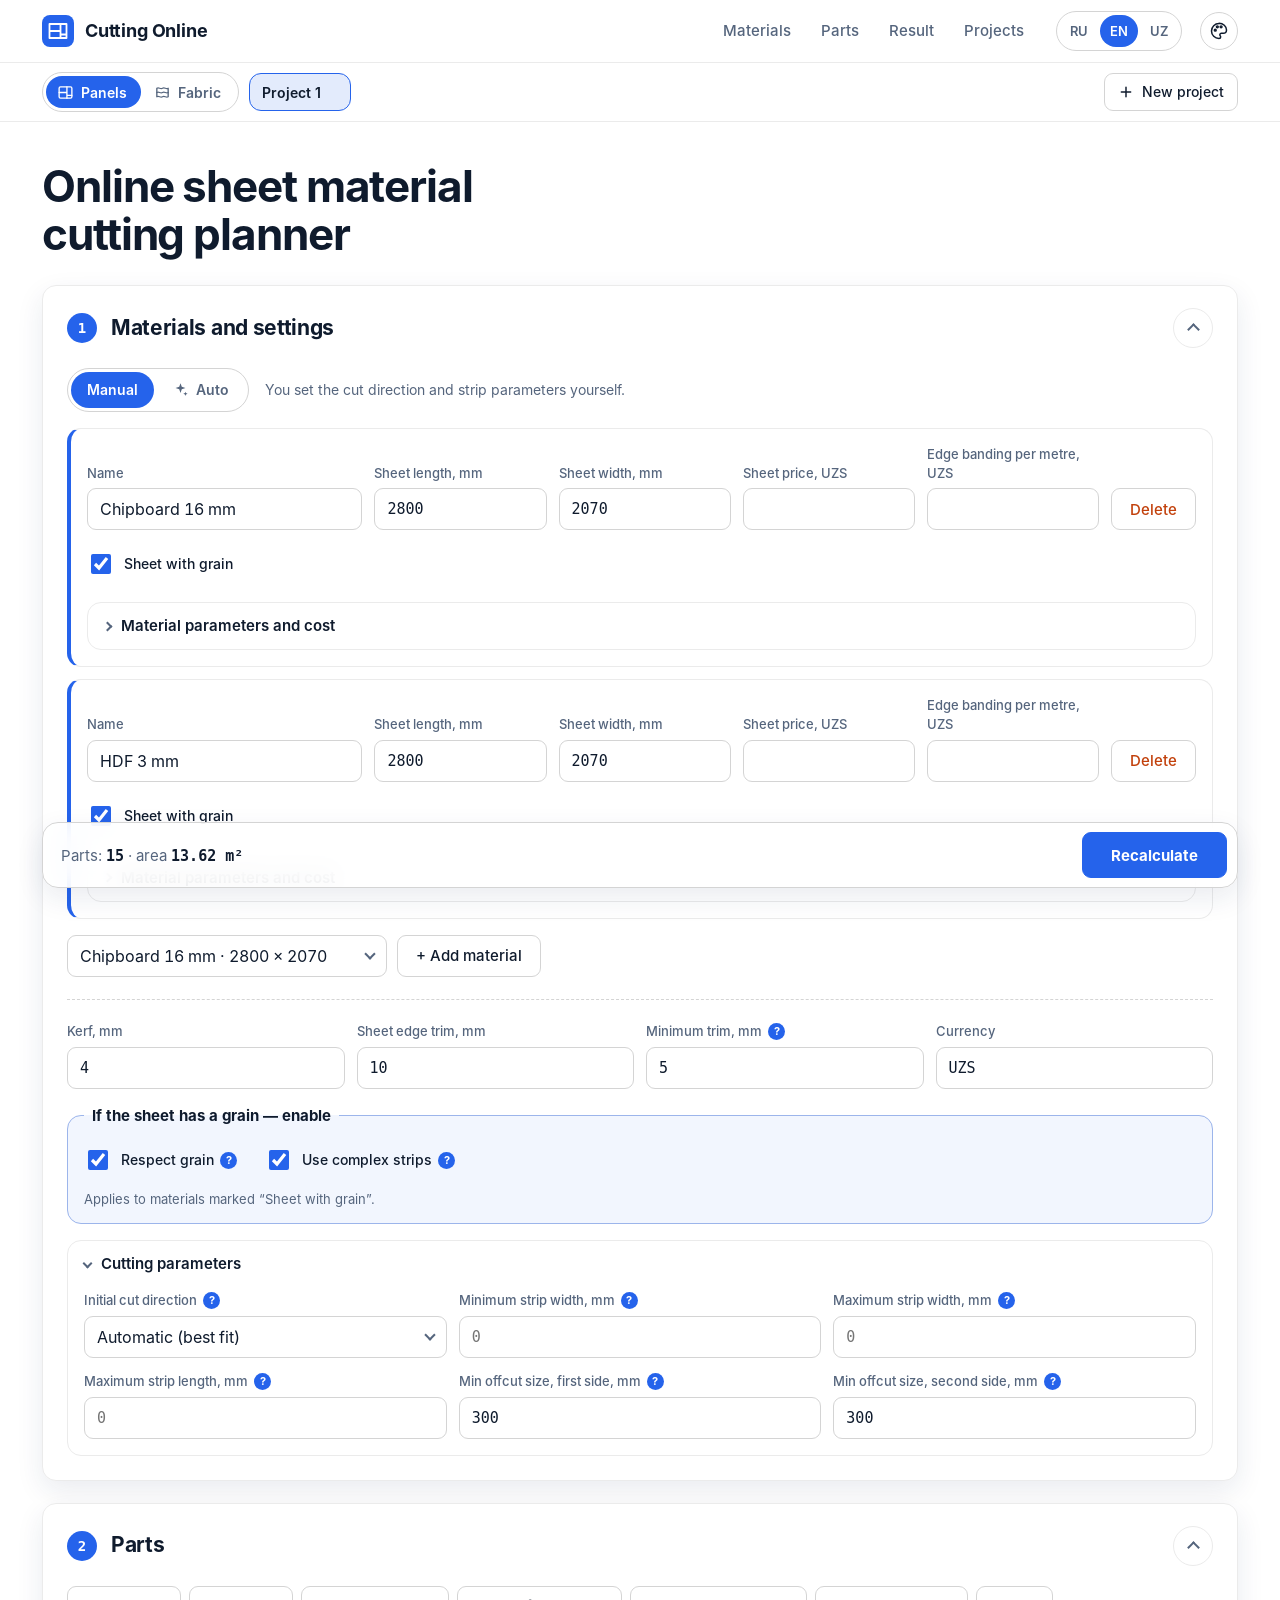
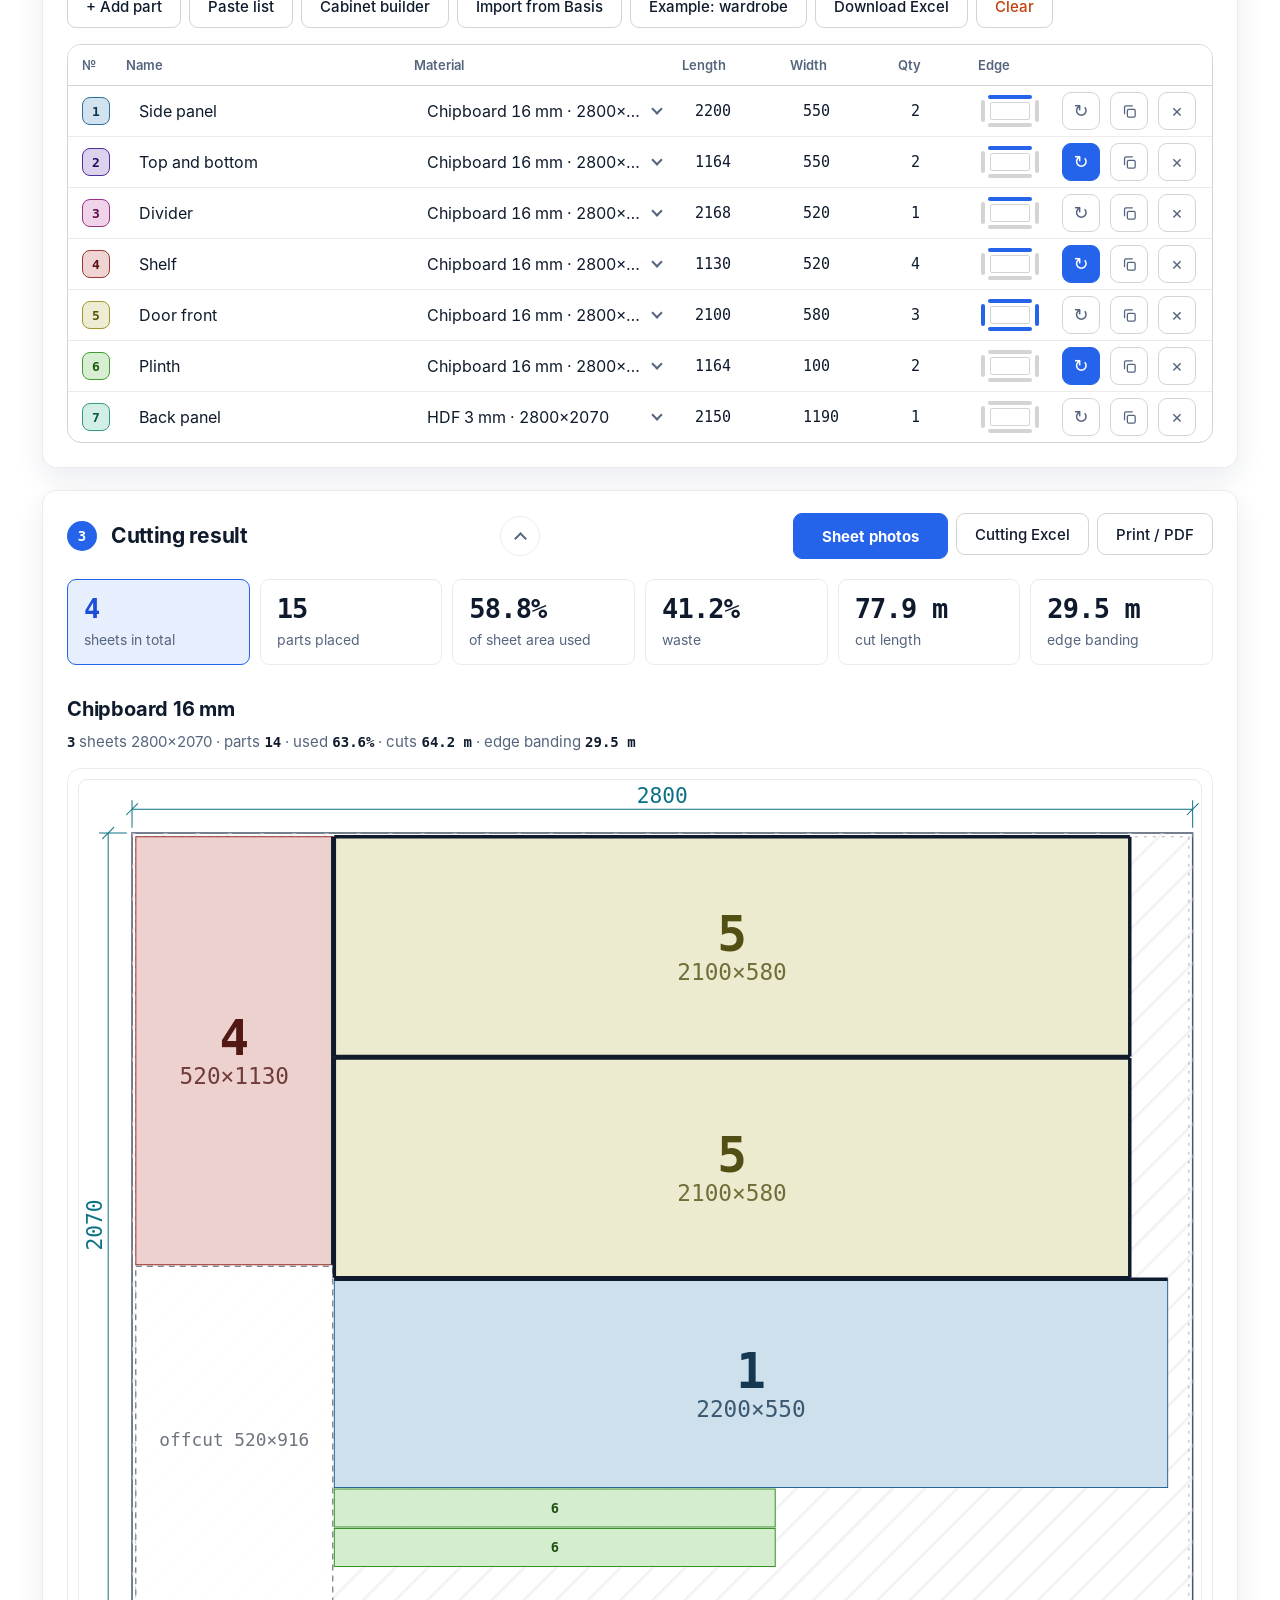
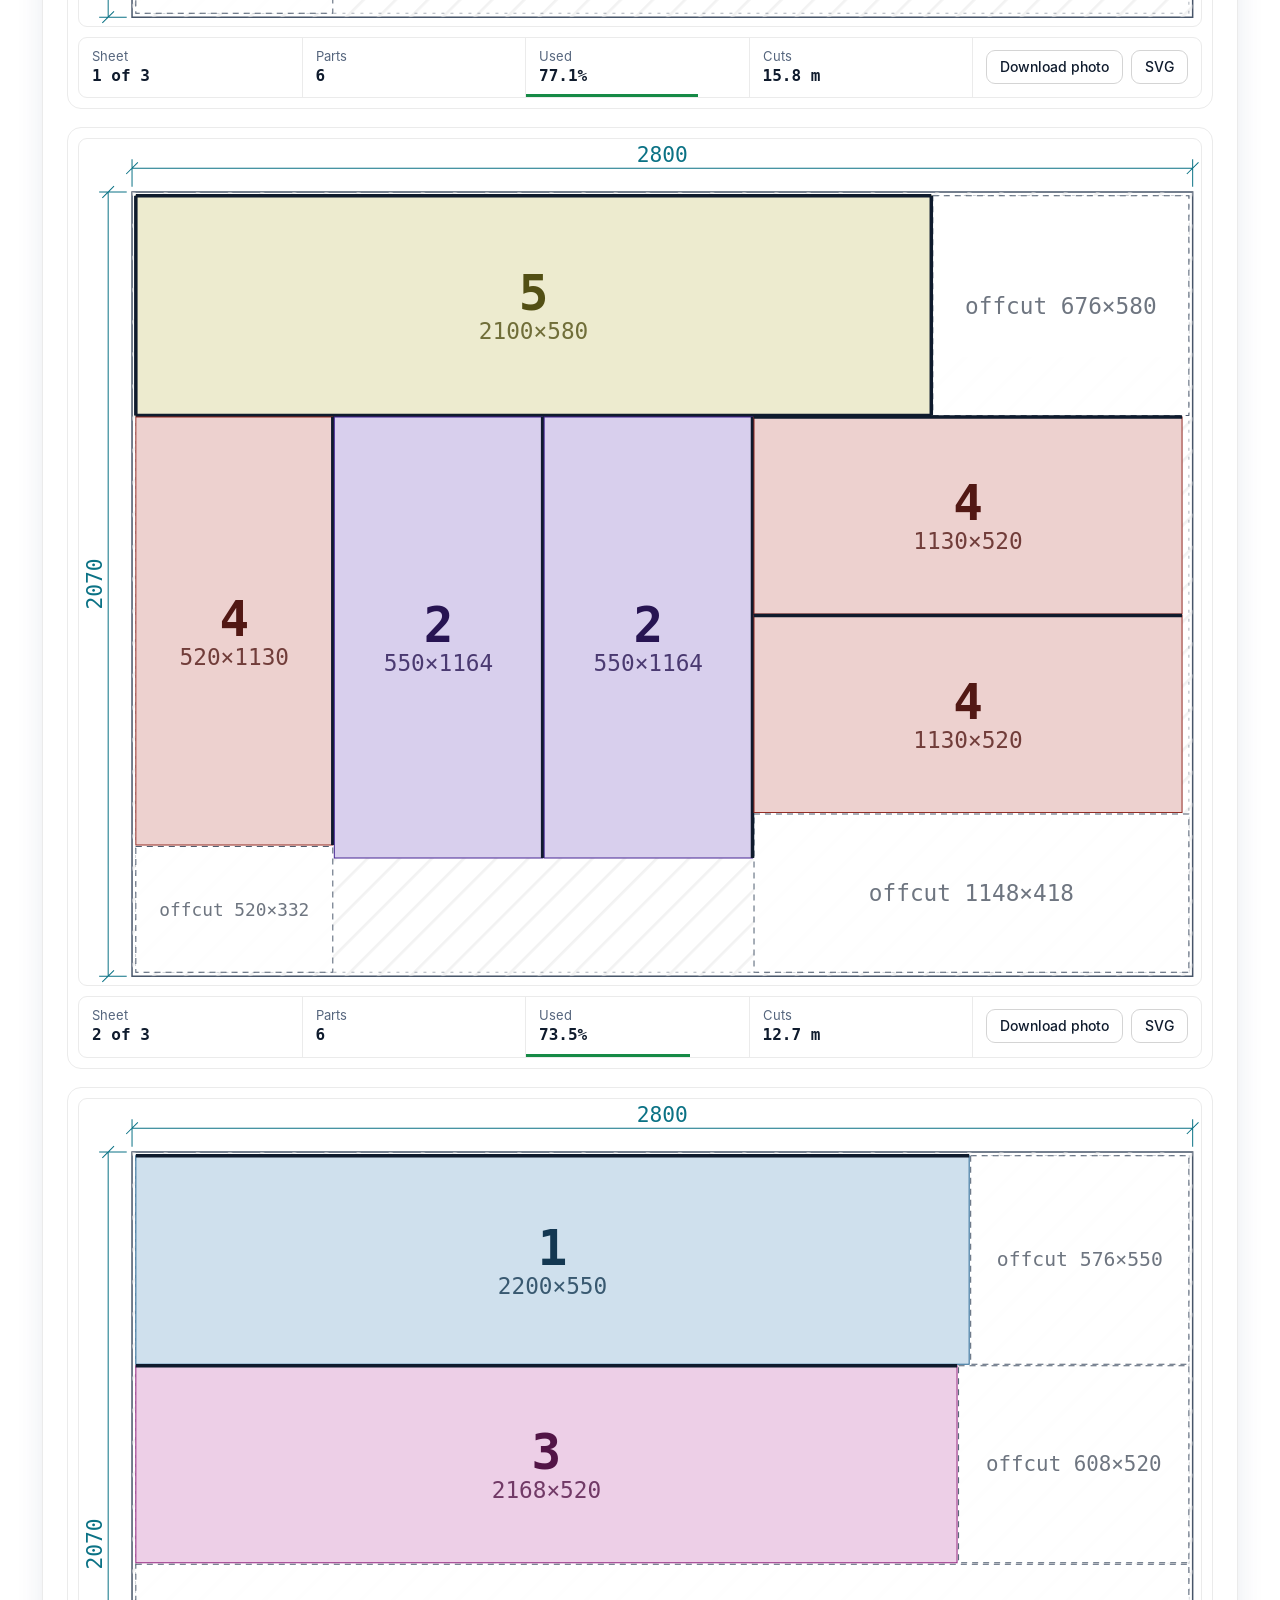
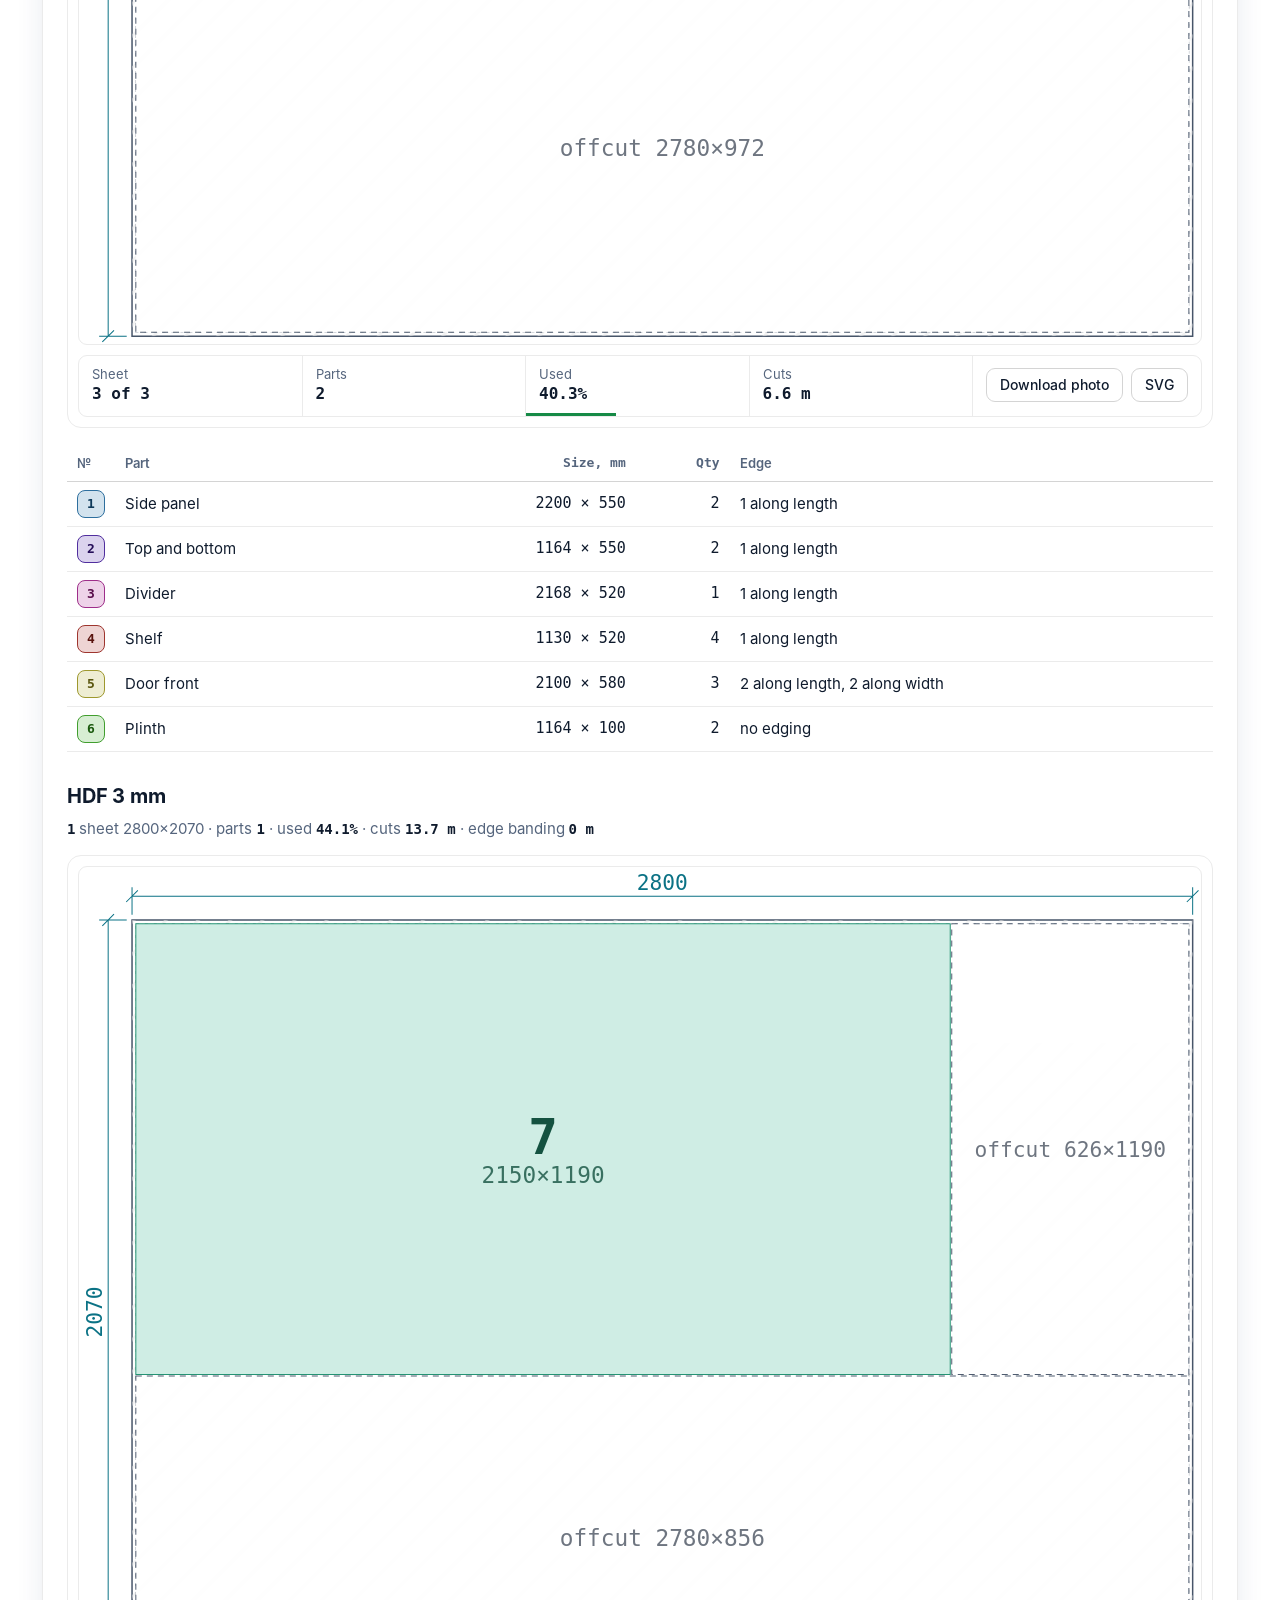
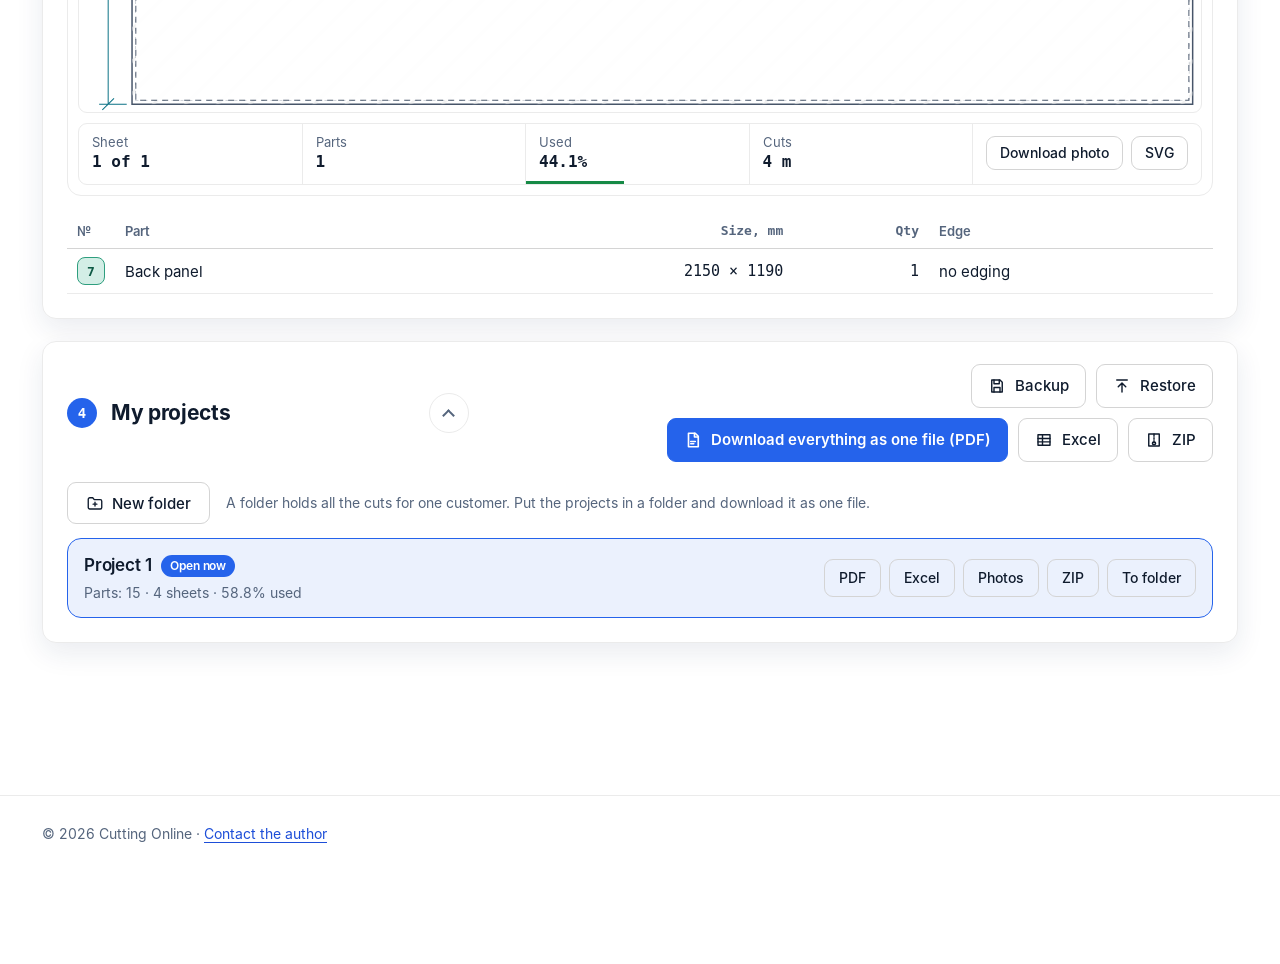
==== index.html @ a7f0ba0f "Add files via upload" ====
<!DOCTYPE html>
<html lang="ru">

<head>
    <meta charset="UTF-8">
    <meta http-equiv="Content-Security-Policy" content="default-src 'self'; script-src 'self'; style-src 'self' 'unsafe-inline'; font-src 'self'; manifest-src 'self'; img-src 'self' data: blob:; media-src 'self' blob:; connect-src 'self' blob: data:; worker-src 'self' blob:; object-src 'none'; base-uri 'self'; form-action 'self'">
    <meta name="viewport" content="width=device-width, initial-scale=1.0">
    <title>Онлайн-раскрой плитных материалов</title>
    <meta name="description" content="Бесплатный онлайн-раскрой ЛДСП, МДФ и фанеры: карты раскроя, расчёт листов, кромки и длины реза. Работает в браузере, данные остаются у вас." data-i18n-attr="content:meta.desc">
    <meta name="theme-color" content="#081327">

    <!-- Адрес сайта: https://madaminovdiyorbek217-cmd.github.io/Raskroy/ (если смените адрес, поправьте его здесь, в robots.txt и sitemap.xml) -->
    <link rel="canonical" href="https://madaminovdiyorbek217-cmd.github.io/Raskroy/">
    <meta property="og:type" content="website">
    <meta property="og:locale" content="ru_RU">
    <meta property="og:url" content="https://madaminovdiyorbek217-cmd.github.io/Raskroy/">
    <meta property="og:title" content="Онлайн-раскрой плитных материалов" data-i18n-attr="content:meta.title">
    <meta property="og:description" content="Карты раскроя ЛДСП, МДФ и фанеры прямо в браузере: листы, кромка, длина реза." data-i18n-attr="content:meta.ogdesc">

    <link rel="preload" href="./fonts/inter-400.woff" as="font" type="font/woff" crossorigin>

    <link rel="stylesheet" href="./css/reset.css?v=34">
    <link rel="stylesheet" href="./css/style.css?v=34">

    <link rel="icon" type="image/svg+xml" href="./img/favicon.svg">
    <link rel="icon" type="image/png" sizes="32x32" href="./icons/favicon-32.png">
    <link rel="apple-touch-icon" href="./icons/apple-touch-icon.png">
    <link rel="manifest" href="./manifest.webmanifest">
    <meta name="application-name" content="Раскрой онлайн">
    <meta name="mobile-web-app-capable" content="yes">
    <meta name="apple-mobile-web-app-capable" content="yes">
    <meta name="apple-mobile-web-app-title" content="Раскрой">
    <meta name="apple-mobile-web-app-status-bar-style" content="black-translucent">

    <script src="./js/theme-init.js?v=34"></script>
</head>

<body class="rk-page">
    <a class="skip-link" href="#main" data-i18n="skip">Перейти к содержимому</a>

    <header class="site-header">
        <div class="container site-header-row">
            <a href="./" class="brand"><svg viewBox="0 0 64 64" aria-hidden="true"><rect class="lg-bg" width="64" height="64" rx="16"/><path class="lg-fg" d="M15 18h34v28H15zM15 32h22M37 18v28M37 39h12"/></svg><span data-i18n="brand">Раскрой онлайн</span></a>
            <nav class="site-nav" aria-label="Разделы" data-i18n-attr="aria-label:nav.aria"><a class="only-plates" href="#rk-h-mat" data-i18n="nav.mat">Материалы</a><a class="only-plates" href="#rk-h-parts" data-i18n="nav.parts">Детали</a><a class="only-plates" href="#rk-h-res" data-i18n="nav.res">Результат</a><a class="only-plates" href="#rk-h-works" data-i18n="nav.works">Работы</a><a class="only-fabric" href="#fb-h-set" data-i18n="nav.fb.set">Ткань</a><a class="only-fabric" href="#fb-h-parts" data-i18n="nav.parts">Детали</a><a class="only-fabric" href="#fb-h-res" data-i18n="nav.res">Результат</a></nav>
            <div class="lang-switch" role="radiogroup" aria-label="Язык" data-i18n-attr="aria-label:lang.aria">
                <button type="button" role="radio" data-lang-set="ru" aria-checked="false" title="Русский" lang="ru">RU</button>
                <button type="button" role="radio" data-lang-set="en" aria-checked="false" title="English" lang="en">EN</button>
                <button type="button" role="radio" data-lang-set="uz" aria-checked="false" title="O‘zbekcha" lang="uz">UZ</button>
            </div>
            <button type="button" class="lk-open" data-look-open aria-haspopup="dialog" aria-controls="lk" aria-label="Оформление" title="Оформление" data-i18n-attr="aria-label:lk.title;title:lk.title"><svg viewBox="0 0 24 24" aria-hidden="true"><path d="M12 3a9 9 0 1 0 0 18c1.2 0 2-.8 2-1.8 0-.5-.2-.9-.5-1.3-.3-.4-.5-.8-.5-1.3 0-1 .8-1.8 1.8-1.8H17a4 4 0 0 0 4-4c0-4.4-4-8-9-8z"/><circle cx="7.5" cy="11" r="1.1"/><circle cx="10" cy="7" r="1.1"/><circle cx="14.5" cy="7" r="1.1"/></svg></button>
            <button type="button" class="rk-install" data-install hidden title="Установить приложение" data-i18n-attr="title:app.install"><svg viewBox="0 0 24 24" aria-hidden="true"><path d="M12 4v11M7 11l5 5 5-5M5 20h14"/></svg><span data-i18n="app.install">Установить приложение</span></button>
        </div>
    </header>

    <!-- Работы: у каждой свои материалы и детали -->
    <div class="rk-works">
        <div class="container rk-works-in">
            <div class="rk-mode" role="radiogroup" aria-label="Что считаем" data-i18n-attr="aria-label:tool.aria">
                <button type="button" role="radio" data-tool-set="plates" aria-checked="true"><svg viewBox="0 0 24 24" aria-hidden="true"><rect x="3" y="4" width="18" height="16" rx="2"/><path d="M3 12h11M14 4v16M14 16h7"/></svg><span data-i18n="tool.plates">Плиты</span></button>
                <button type="button" role="radio" data-tool-set="fabric" aria-checked="false"><svg viewBox="0 0 24 24" aria-hidden="true"><path d="M4 6c3-2 5 2 8 0s5 2 8 0v12c-3 2-5-2-8 0s-5-2-8 0z"/><path d="M4 12c3-2 5 2 8 0s5 2 8 0"/></svg><span data-i18n="tool.fabric">Ткань</span></button>
            </div>
            <div class="rk-tabs only-plates" id="rk-tabs" role="tablist" aria-label="Работы" data-i18n-attr="aria-label:w.tabs.aria"></div>
            <button type="button" class="rk-btn rk-btn--ghost rk-btn--sm only-plates" id="rk-new"><svg viewBox="0 0 24 24" aria-hidden="true"><path d="M12 5v14M5 12h14"/></svg><span data-i18n="w.new">Новая работа</span></button>
            <div class="rk-tabs only-fabric" id="fb-tabs" role="tablist" aria-label="Ткани" data-i18n-attr="aria-label:fb.tabs.aria"></div>
            <button type="button" class="rk-btn rk-btn--ghost rk-btn--sm only-fabric" id="fb-new"><svg viewBox="0 0 24 24" aria-hidden="true"><path d="M12 5v14M5 12h14"/></svg><span data-i18n="fb.new">Новая ткань</span></button>
        </div>
    </div>

    <main id="main" class="rk only-plates">
        <div class="container">

            <section class="rk-hero">
                <h1 class="rk-title" data-i18n="h1">Онлайн-раскрой плитных материалов</h1>
            </section>

            <!-- 01. Материалы и настройки -->
            <section class="rk-step" aria-labelledby="rk-h-mat">
                <header class="rk-step-head">
                    <span class="rk-num" aria-hidden="true">1</span>
                    <div>
                        <h2 id="rk-h-mat" class="rk-h2" data-i18n="step.mat">Материалы и настройки</h2>
                    </div>
                </header>

                <div class="rk-modebar">
                    <div class="rk-pick" role="radiogroup" aria-label="Режим подбора" data-i18n-attr="aria-label:am.aria">
                        <button type="button" role="radio" data-am="manual" aria-checked="true" data-i18n="am.manual">Ручной подбор</button>
                        <button type="button" role="radio" data-am="auto" aria-checked="false"><svg viewBox="0 0 24 24" aria-hidden="true"><path d="M12 3l1.8 5.2L19 10l-5.2 1.8L12 17l-1.8-5.2L5 10l5.2-1.8z"/><path d="M19 15l.7 2.1L22 18l-2.3.9L19 21l-.7-2.1L16 18l2.3-.9z"/></svg><span data-i18n="am.auto">Авто подбор</span></button>
                    </div>
                    <p class="rk-modenote" id="rk-modenote"></p>
                </div>

                <div id="rk-materials" class="rk-materials"></div>

                <div class="rk-add-mat">
                    <label class="rk-sr" for="rk-preset" data-i18n="preset.aria">Готовый материал</label>
                    <select id="rk-preset" class="rk-input">
                        <option value="ldsp-2800" data-i18n="pre.ldsp-2800">ЛДСП 16 мм · 2800 × 2070</option>
                        <option value="ldsp-2750" data-i18n="pre.ldsp-2750">ЛДСП 16 мм · 2750 × 1830</option>
                        <option value="hdf-2800" data-i18n="pre.hdf-2800">ХДФ 3 мм · 2800 × 2070</option>
                        <option value="hdf-2440" data-i18n="pre.hdf-2440">ХДФ 3 мм · 2440 × 1220</option>
                        <option value="mdf-2800" data-i18n="pre.mdf-2800">МДФ 16 мм · 2800 × 1220</option>
                        <option value="ply-1525" data-i18n="pre.ply-1525">Фанера 18 мм · 1525 × 1525</option>
                        <option value="custom" data-i18n="pre.custom">Свой размер</option>
                    </select>
                    <button type="button" class="rk-btn rk-btn--ghost" id="rk-add-mat" data-i18n="add.mat">+ Добавить материал</button>
                </div>

                <div class="rk-settings">
                    <label class="rk-f"><span data-i18n="s.kerf">Пропил, мм</span><input class="rk-input" id="s-kerf" inputmode="decimal" autocomplete="off"></label>
                    <label class="rk-f"><span data-i18n="s.trim">Обрезка края листа, мм</span><input class="rk-input" id="s-trim" inputmode="decimal" autocomplete="off"></label>
                    <label class="rk-f"><span class="rk-lab"><span data-i18n="s.mintrim">Минимальная обрезка, мм</span><i class="rk-help" tabindex="0" role="img" data-i18n-attr="data-tip:h.mintrim;aria-label:h.mintrim">?</i></span><input class="rk-input" id="s-mintrim" inputmode="decimal" autocomplete="off"></label>
                    <label class="rk-f"><span data-i18n="s.cur">Валюта</span><input class="rk-input" id="s-cur" maxlength="8" autocomplete="off"></label>
                </div>

                <fieldset class="rk-grain" id="rk-grain">
                    <legend data-i18n="s.grain.title">Если лист с текстурой — включить</legend>
                    <div class="rk-grain-row">
                        <label class="rk-check"><input type="checkbox" id="s-tex"><span class="rk-lab"><span data-i18n="s.tex">Учёт текстуры</span><i class="rk-help" tabindex="0" role="img" data-i18n-attr="data-tip:h.tex;aria-label:h.tex">?</i></span></label>
                        <label class="rk-check"><input type="checkbox" id="s-cplx"><span class="rk-lab"><span data-i18n="s.cplx">Использовать сложные полосы</span><i class="rk-help" tabindex="0" role="img" data-i18n-attr="data-tip:h.cplx;aria-label:h.cplx">?</i></span></label>
                    </div>
                    <p class="rk-grain-note" id="rk-grain-note"></p>
                </fieldset>

                <details class="rk-adv" id="rk-adv" open>
                    <summary data-i18n="s.adv">Параметры раскроя</summary>
                    <div class="rk-adv-grid">
                        <label class="rk-f"><span class="rk-lab"><span data-i18n="s.dir">Начальное направление резов</span><i class="rk-help" tabindex="0" role="img" data-i18n-attr="data-tip:h.dir;aria-label:h.dir">?</i></span>
                            <select class="rk-input" id="s-dir">
                                <option value="auto" data-i18n="s.dir.auto">Автоматически (подбор лучшего)</option>
                                <option value="length" data-i18n="s.dir.len">Вдоль длины листа</option>
                                <option value="width" data-i18n="s.dir.wid">Вдоль ширины листа</option>
                            </select></label>
                        <label class="rk-f"><span class="rk-lab"><span data-i18n="s.minstrip">Минимальная ширина полосы, мм</span><i class="rk-help" tabindex="0" role="img" data-i18n-attr="data-tip:h.minstrip;aria-label:h.minstrip">?</i></span><input class="rk-input" id="s-minstrip" inputmode="decimal" autocomplete="off" placeholder="0"></label>
                        <label class="rk-f"><span class="rk-lab"><span data-i18n="s.maxstrip">Максимальная ширина полосы, мм</span><i class="rk-help" tabindex="0" role="img" data-i18n-attr="data-tip:h.maxstrip;aria-label:h.maxstrip">?</i></span><input class="rk-input" id="s-maxstrip" inputmode="decimal" autocomplete="off" placeholder="0"></label>
                        <label class="rk-f"><span class="rk-lab"><span data-i18n="s.maxlen">Максимальная длина полосы, мм</span><i class="rk-help" tabindex="0" role="img" data-i18n-attr="data-tip:h.maxlen;aria-label:h.maxlen">?</i></span><input class="rk-input" id="s-maxlen" inputmode="decimal" autocomplete="off" placeholder="0"></label>
                        <label class="rk-f"><span class="rk-lab"><span data-i18n="s.off">Мин. размер остатка первой стороны, мм</span><i class="rk-help" tabindex="0" role="img" data-i18n-attr="data-tip:h.off;aria-label:h.off">?</i></span><input class="rk-input" id="s-off" inputmode="decimal" autocomplete="off"></label>
                        <label class="rk-f"><span class="rk-lab"><span data-i18n="s.off2">Мин. размер остатка второй стороны, мм</span><i class="rk-help" tabindex="0" role="img" data-i18n-attr="data-tip:h.off2;aria-label:h.off2">?</i></span><input class="rk-input" id="s-off2" inputmode="decimal" autocomplete="off"></label>
                    </div>
                </details>
            </section>

            <!-- 02. Детали -->
            <section class="rk-step" aria-labelledby="rk-h-parts">
                <header class="rk-step-head">
                    <span class="rk-num" aria-hidden="true">2</span>
                    <div>
                        <h2 id="rk-h-parts" class="rk-h2" data-i18n="step.parts">Детали</h2>
                    </div>
                </header>

                <div class="rk-toolbar">
                    <button type="button" class="rk-btn rk-btn--ghost" id="rk-add-part" data-i18n="b.addpart">+ Добавить деталь</button>
                    <button type="button" class="rk-btn rk-btn--ghost" id="rk-paste-toggle" aria-expanded="false" aria-controls="rk-paste" data-i18n="b.paste">Вставить список</button>
                    <button type="button" class="rk-btn rk-btn--ghost" id="rk-cabinet" data-i18n="b.cabinet">Конструктор корпуса</button>
                    <button type="button" class="rk-btn rk-btn--ghost" id="rk-import" data-i18n="b.import">Импорт из Базис</button>
                    <button type="button" class="rk-btn rk-btn--ghost" id="rk-example" data-i18n="b.example">Пример: шкаф</button>
                    <button type="button" class="rk-btn rk-btn--ghost" id="rk-csv-parts" data-i18n="b.csvparts">Скачать Excel</button>
                    <button type="button" class="rk-btn rk-btn--danger" id="rk-clear" data-i18n="b.clear">Очистить</button>
                </div>

                <input type="file" id="rk-import-file" accept=".project,.csv,.tsv,.txt,.json,.xlsx" hidden>
                <p class="rk-hint rk-import-note" id="rk-import-note" role="status" hidden></p>

                <div class="rk-paste" id="rk-paste" hidden>
                    <label class="rk-f rk-f--wide">
                        <span data-i18n="paste.list">Список деталей</span>
                        <textarea class="rk-input" id="rk-paste-text" rows="6" spellcheck="false" placeholder="" data-i18n-attr="placeholder:paste.ph"></textarea>
                    </label>
                    <div class="rk-paste-tools">
                        <button type="button" class="rk-btn rk-btn--ghost rk-btn--sm" id="rk-paste-clip" data-i18n="paste.clip">Вставить из буфера</button>
                        <p class="rk-hint" data-i18n="paste.hint">Можно вставить сообщение заказчика как есть: «Боковина 720х560 - 2 шт», «полка 800 на 300 по 4», «70х50 см».</p>
                    </div>
                    <div class="rk-paste-prev" id="rk-paste-prev" hidden></div>
                    <div class="rk-paste-row">
                        <label class="rk-f"><span data-i18n="paste.mat">Материал для импорта</span><select class="rk-input" id="rk-paste-mat"></select></label>
                        <button type="button" class="rk-btn" id="rk-paste-go" data-i18n="paste.go">Добавить в список</button>
                    </div>
                    <p class="rk-hint" id="rk-paste-note" role="status"></p>
                </div>

                <div class="rk-foldbar" id="rk-foldbar" hidden>
                    <span class="rk-foldbar-n" id="rk-foldbar-n"></span>
                    <button type="button" class="rk-btn rk-btn--ghost rk-btn--sm" id="rk-fold-all" data-i18n="f.all">Свернуть все</button>
                    <button type="button" class="rk-btn rk-btn--ghost rk-btn--sm" id="rk-unfold-all" data-i18n="f.unall">Развернуть все</button>
                    <p class="rk-hint" data-i18n="f.hint">Нажмите на номер детали, чтобы свернуть или развернуть её.</p>
                </div>

                <div class="rk-parts" id="rk-parts-wrap">
                    <div class="rk-row rk-row--head" aria-hidden="true">
                        <span>№</span><span data-i18n="h.name">Название</span><span data-i18n="h.mat">Материал</span><span data-i18n="h.l">Длина</span><span data-i18n="h.w">Ширина</span><span data-i18n="h.q">Шт.</span><span data-i18n="h.edge">Кромка</span><span></span><span></span><span></span>
                    </div>
                    <div id="rk-parts"></div>
                </div>
            </section>

            <!-- 03. Результат -->
            <section class="rk-step" id="rk-result" aria-labelledby="rk-h-res">
                <header class="rk-step-head">
                    <span class="rk-num" aria-hidden="true">3</span>
                    <div>
                        <h2 id="rk-h-res" class="rk-h2" data-i18n="step.res">Результат раскроя</h2>
                        <p class="rk-sr" id="rk-status" role="status" aria-live="polite"></p>
                        <p class="rk-print-only" id="rk-print-name"></p>
                    </div>
                    <div class="rk-actions">
                        <button type="button" class="rk-btn rk-btn--main" id="rk-photos" data-i18n="b.photos">Фото листов</button>
                        <button type="button" class="rk-btn rk-btn--ghost" id="rk-csv-cut" data-i18n="b.csvcut">Excel раскроя</button>
                        <button type="button" class="rk-btn rk-btn--ghost" id="rk-print" data-i18n="b.print">Печать / PDF</button>
                    </div>
                </header>

                <div id="rk-summary" class="rk-summary"></div>
                <div id="rk-warn" class="rk-warn" hidden></div>
                <div id="rk-out"></div>
            </section>

            <!-- 04. Мои работы -->
            <section class="rk-step" id="rk-works" aria-labelledby="rk-h-works">
                <header class="rk-step-head">
                    <span class="rk-num" aria-hidden="true">4</span>
                    <div>
                        <h2 id="rk-h-works" class="rk-h2" data-i18n="step.works">Мои работы</h2>
                    </div>
                    <div class="rk-wtools">
                        <div class="rk-wrow">
                            <button type="button" class="rk-btn rk-btn--ghost rk-wbtn" id="rk-backup" title="Сохранить копию всех работ в файл" data-i18n-attr="title:b.backup.t"><svg viewBox="0 0 24 24" aria-hidden="true"><path d="M5 4h11l3 3v13H5z"/><path d="M8 4v5h7V4M8 20v-6h8v6"/></svg><span data-i18n="b.backup">Копия работ</span></button>
                            <button type="button" class="rk-btn rk-btn--ghost rk-wbtn" id="rk-restore" title="Вернуть работы из файла копии" data-i18n-attr="title:b.restore.t"><svg viewBox="0 0 24 24" aria-hidden="true"><path d="M12 20V9M7 13l5-5 5 5M5 4h14"/></svg><span data-i18n="b.restore">Из копии</span></button>
                            <input type="file" id="rk-restore-file" accept=".json,application/json" hidden>
                        </div>
                        <div class="rk-wrow">
                            <button type="button" class="rk-btn rk-wbtn rk-wbtn--main" id="rk-zip-all"><svg viewBox="0 0 24 24" aria-hidden="true"><path d="M6 3h9l4 4v14H6z"/><path d="M14 3v5h5M9 14h6M9 17h4"/></svg><span data-i18n="b.zipall">Скачать всё одним файлом (PDF)</span></button>
                            <button type="button" class="rk-btn rk-btn--ghost rk-wbtn" id="rk-xlsx-all"><svg viewBox="0 0 24 24" aria-hidden="true"><path d="M4 5h16v14H4z"/><path d="M4 10h16M4 14.5h16M10 5v14"/></svg><span data-i18n="b.xlsxall">Excel</span></button>
                            <button type="button" class="rk-btn rk-btn--ghost rk-wbtn only-desk" id="rk-zip-desk"><svg viewBox="0 0 24 24" aria-hidden="true"><path d="M5 4h14v16H5z"/><path d="M12 4v3M12 9v2M12 13v2"/><rect x="10" y="15" width="4" height="3" rx="1"/></svg><span data-i18n="b.zipdesk">ZIP</span></button>
                        </div>
                    </div>
                </header>
                <div class="rk-fbar">
                    <button type="button" class="rk-btn rk-btn--ghost" id="rk-newfolder"><svg viewBox="0 0 24 24" aria-hidden="true"><path d="M3 7a2 2 0 0 1 2-2h4l2 2.5h8a2 2 0 0 1 2 2V18a2 2 0 0 1-2 2H5a2 2 0 0 1-2-2z"/><path d="M12 11v5M9.5 13.5h5"/></svg><span data-i18n="fo.new">Новая папка</span></button>
                    <p class="rk-fhint" data-i18n="fo.hint">Папка — для всех раскроев одного заказчика. Соберите работы в папку и скачайте её одним файлом.</p>
                </div>
                <div class="rk-wlist" id="rk-works-list"></div>
            </section>

        </div>
    </main>

    <!-- Раскрой ткани -->
    <main id="fb-main" class="rk rk-fb only-fabric">
        <div class="container">
            <section class="rk-hero">
                <h1 class="rk-title" data-i18n="fb.h1">Раскрой ткани для мягкой мебели</h1>
                <p class="rk-hint rk-hero-sub" data-i18n="fb.sub">Сколько метров ткани уйдёт на диван, кресло или чехол: введите ширину рулона и размеры деталей, сайт уложит их на рулон и посчитает метраж.</p>
            </section>

            <section class="rk-step" aria-labelledby="fb-h-set">
                <header class="rk-step-head">
                    <span class="rk-num" aria-hidden="true">1</span>
                    <div><h2 id="fb-h-set" class="rk-h2" data-i18n="fb.step.set">Ткань и настройки</h2></div>
                </header>
                <div id="fb-set"></div>
            </section>

            <section class="rk-step" aria-labelledby="fb-h-parts">
                <header class="rk-step-head">
                    <span class="rk-num" aria-hidden="true">2</span>
                    <div><h2 id="fb-h-parts" class="rk-h2" data-i18n="fb.step.parts">Детали</h2></div>
                </header>
                <div class="rk-toolbar">
                    <button type="button" class="rk-btn rk-btn--ghost" id="fb-add" data-i18n="fb.p.add">+ Добавить деталь</button>
                    <button type="button" class="rk-btn rk-btn--ghost" id="fb-paste-toggle" aria-expanded="false" aria-controls="fb-paste" data-i18n="fb.p.paste">Вставить список</button>
                    <button type="button" class="rk-btn rk-btn--ghost" id="fb-example" data-i18n="fb.p.example">Пример: диван</button>
                    <button type="button" class="rk-btn rk-btn--danger" id="fb-clear" data-i18n="fb.p.clear">Очистить</button>
                </div>
                <div class="rk-paste" id="fb-paste" hidden>
                    <label class="rk-f rk-f--wide">
                        <span data-i18n="fb.paste.list">Список деталей</span>
                        <textarea class="rk-input" id="fb-paste-text" rows="5" spellcheck="false"></textarea>
                    </label>
                    <p class="rk-hint" data-i18n="fb.paste.hint">Каждая строка: название, длина, ширина, штук.</p>
                    <div class="rk-paste-row">
                        <button type="button" class="rk-btn" id="fb-paste-go" data-i18n="fb.paste.go">Добавить в список</button>
                    </div>
                    <p class="rk-hint" id="fb-paste-note" role="status"></p>
                </div>
                <p class="rk-hint fb-hint" data-i18n="fb.p.hint">Длина идёт вдоль рулона (по нити), ширина поперёк рулона.</p>
                <div class="rk-parts" id="fb-parts-wrap">
                    <div class="fb-row fb-row--head" aria-hidden="true">
                        <span>№</span><span data-i18n="fb.p.name">Название</span><div class="fb-dims"><span id="fb-hl">Длина</span><span id="fb-hw">Ширина</span><span data-i18n="fb.p.q">Шт.</span></div><span></span>
                    </div>
                    <div id="fb-parts"></div>
                </div>
            </section>

            <section class="rk-step" id="fb-result" aria-labelledby="fb-h-res">
                <header class="rk-step-head">
                    <span class="rk-num" aria-hidden="true">3</span>
                    <div><h2 id="fb-h-res" class="rk-h2" data-i18n="fb.step.res">Результат</h2></div>
                    <div class="rk-actions">
                        <button type="button" class="rk-btn rk-btn--ghost" id="fb-png" data-i18n="fb.dl.png">Скачать PNG</button>
                        <button type="button" class="rk-btn rk-btn--ghost" id="fb-pdf" data-i18n="fb.dl.pdf">Скачать PDF</button>
                        <button type="button" class="rk-btn rk-btn--ghost" id="fb-xlsx" data-i18n="fb.dl.xlsx">Скачать Excel</button>
                        <button type="button" class="rk-btn rk-btn--ghost only-desk" id="fb-svg" data-i18n="fb.dl.svg">SVG</button>
                        <button type="button" class="rk-btn rk-btn--ghost" id="fb-copy" data-i18n="fb.copy">Копировать итог</button>
                    </div>
                </header>
                <div id="fb-summary" class="rk-summary"></div>
                <div id="fb-warn" class="rk-warn" hidden></div>
                <div id="fb-draw"></div>
                <div id="fb-total"></div>
            </section>
        </div>
    </main>

    <div class="rk-bar only-fabric" id="fb-bar">
        <div class="rk-bar-in">
            <p class="rk-bar-info" id="fb-bar-info"></p>
            <div class="rk-bar-btns"><button type="button" class="rk-btn rk-btn--main" id="fb-go" data-i18n="fb.bar.go">К результату</button></div>
        </div>
    </div>

    <!-- Нижняя панель -->
    <div class="rk-bar only-plates" id="rk-bar">
        <div class="rk-bar-in">
            <p class="rk-bar-info" id="rk-bar-info"></p>
            <div class="rk-bar-btns"><button type="button" class="rk-btn rk-btn--main" id="rk-run" data-i18n="b.run">Пересчитать</button></div>
        </div>
    </div>

    <!-- Мобильный островок-меню (на телефоне и планшете) -->
    <nav class="rk-island" id="rk-island" aria-label="Разделы" data-i18n-attr="aria-label:nav.aria">
        <a class="isl-btn only-plates" title="Материалы" data-i18n-attr="title:nav.mat" href="#rk-h-mat" data-spy="rk-h-mat"><svg viewBox="0 0 24 24" aria-hidden="true"><path d="M12 3l9 5-9 5-9-5 9-5z"/><path d="M3 13l9 5 9-5"/></svg><span data-i18n="nav.mat">Материалы</span></a>
        <a class="isl-btn only-plates" title="Детали" data-i18n-attr="title:nav.parts" href="#rk-h-parts" data-spy="rk-h-parts"><svg viewBox="0 0 24 24" aria-hidden="true"><rect x="3" y="3" width="8" height="10" rx="1.5"/><rect x="13" y="3" width="8" height="6" rx="1.5"/><rect x="13" y="11" width="8" height="10" rx="1.5"/><rect x="3" y="15" width="8" height="6" rx="1.5"/></svg><span data-i18n="nav.parts">Детали</span></a>
        <a class="isl-btn only-plates" title="Результат" data-i18n-attr="title:nav.res" href="#rk-h-res" data-spy="rk-h-res"><svg viewBox="0 0 24 24" aria-hidden="true"><rect x="3" y="4" width="18" height="16" rx="2"/><path d="M3 12h11M14 4v16M14 16h7"/></svg><span data-i18n="nav.res">Результат</span></a>
        <a class="isl-btn only-fabric" title="Ткань" data-i18n-attr="title:nav.fb.set" href="#fb-h-set" data-spy="fb-h-set"><svg viewBox="0 0 24 24" aria-hidden="true"><path d="M4 6c3-2 5 2 8 0s5 2 8 0v12c-3 2-5-2-8 0s-5-2-8 0z"/><path d="M4 12c3-2 5 2 8 0s5 2 8 0"/></svg><span data-i18n="nav.fb.set">Ткань</span></a>
        <a class="isl-btn only-fabric" title="Детали" data-i18n-attr="title:nav.parts" href="#fb-h-parts" data-spy="fb-h-parts"><svg viewBox="0 0 24 24" aria-hidden="true"><rect x="3" y="3" width="8" height="10" rx="1.5"/><rect x="13" y="3" width="8" height="6" rx="1.5"/><rect x="13" y="11" width="8" height="10" rx="1.5"/><rect x="3" y="15" width="8" height="6" rx="1.5"/></svg><span data-i18n="nav.parts">Детали</span></a>
        <a class="isl-btn only-fabric" title="Результат" data-i18n-attr="title:nav.res" href="#fb-h-res" data-spy="fb-h-res"><svg viewBox="0 0 24 24" aria-hidden="true"><rect x="3" y="4" width="18" height="16" rx="2"/><path d="M3 12h11M14 4v16M14 16h7"/></svg><span data-i18n="nav.res">Результат</span></a>
        <button type="button" class="isl-run" data-run aria-label="Пересчитать" title="Пересчитать" data-i18n-attr="aria-label:b.run;title:b.run"><svg viewBox="0 0 24 24" aria-hidden="true"><path d="M20 11a8 8 0 1 0-2.3 5.7"/><path d="M20 4v7h-7"/></svg></button>
        <a class="isl-btn only-plates" title="Работы" data-i18n-attr="title:nav.works" href="#rk-h-works" data-spy="rk-h-works"><svg viewBox="0 0 24 24" aria-hidden="true"><path d="M3 7a2 2 0 0 1 2-2h4l2 2h8a2 2 0 0 1 2 2v8a2 2 0 0 1-2 2H5a2 2 0 0 1-2-2V7z"/></svg><span data-i18n="nav.works">Работы</span></a>
        <button type="button" class="isl-btn only-plates" id="isl-new" data-new aria-label="Новая работа" data-i18n-attr="aria-label:w.new"><svg viewBox="0 0 24 24" aria-hidden="true"><rect x="3" y="3" width="18" height="18" rx="5"/><path d="M12 8v8M8 12h8"/></svg><span data-i18n="nav.new">Новая</span></button>
        <button type="button" class="isl-btn only-fabric" id="isl-fnew" aria-label="Новая ткань" data-i18n-attr="aria-label:fb.new"><svg viewBox="0 0 24 24" aria-hidden="true"><rect x="3" y="3" width="18" height="18" rx="5"/><path d="M12 8v8M8 12h8"/></svg><span data-i18n="nav.fb.new">Новая ткань</span></button>
        <button type="button" class="isl-btn only-fabric" id="isl-plates" data-tool-go="plates" aria-label="Плиты" data-i18n-attr="aria-label:tool.plates"><svg viewBox="0 0 24 24" aria-hidden="true"><path d="M12 3l9 5-9 5-9-5 9-5z"/><path d="M3 13l9 5 9-5"/></svg><span data-i18n="nav.fb.plates">Плиты</span></button>
        <button type="button" class="isl-btn" title="Настройки" data-i18n-attr="title:nav.set" id="isl-set" aria-expanded="false" aria-controls="isl-pop"><svg viewBox="0 0 24 24" aria-hidden="true"><path d="M4 6h9M19 6h1M4 12h3M13 12h7M4 18h9M19 18h1"/><circle cx="16" cy="6" r="2.2"/><circle cx="10" cy="12" r="2.2"/><circle cx="16" cy="18" r="2.2"/></svg><span data-i18n="nav.set">Настройки</span></button>
    </nav>
    <div class="isl-pop" id="isl-pop" hidden>
        <button type="button" class="rk-install rk-install--pop" data-install hidden><svg viewBox="0 0 24 24" aria-hidden="true"><path d="M12 4v11M7 11l5 5 5-5M5 20h14"/></svg><span data-i18n="app.install">Установить приложение</span></button>
        <div class="lang-switch" role="radiogroup" aria-label="Язык" data-i18n-attr="aria-label:lang.aria">
            <button type="button" role="radio" data-lang-set="ru" aria-checked="false" title="Русский" lang="ru">RU</button>
            <button type="button" role="radio" data-lang-set="en" aria-checked="false" title="English" lang="en">EN</button>
            <button type="button" role="radio" data-lang-set="uz" aria-checked="false" title="O‘zbekcha" lang="uz">UZ</button>
        </div>
        <button type="button" class="rk-btn lk-open lk-open--pop" data-look-open aria-haspopup="dialog" aria-controls="lk"><svg viewBox="0 0 24 24" aria-hidden="true"><path d="M12 3a9 9 0 1 0 0 18c1.2 0 2-.8 2-1.8 0-.5-.2-.9-.5-1.3-.3-.4-.5-.8-.5-1.3 0-1 .8-1.8 1.8-1.8H17a4 4 0 0 0 4-4c0-4.4-4-8-9-8z"/><circle cx="7.5" cy="11" r="1.1"/><circle cx="10" cy="7" r="1.1"/><circle cx="14.5" cy="7" r="1.1"/></svg><span data-i18n="lk.title">Оформление</span></button>
    </div>

    <!-- Оформление: тема, фон, цвет акцента -->
    <div class="lk-ov" id="lk-ov" hidden></div>
    <section class="lk" id="lk" role="dialog" aria-modal="true" aria-labelledby="lk-title" hidden>
        <div class="lk-head">
            <h2 id="lk-title" data-i18n="lk.title">Оформление</h2>
            <button type="button" class="lk-x" id="lk-close" aria-label="Закрыть" data-i18n-attr="aria-label:lk.close"><svg viewBox="0 0 24 24" aria-hidden="true"><path d="M6 6l12 12M18 6L6 18"/></svg></button>
        </div>
        <div class="lk-body">
            <div class="lk-sec">
                <h3 data-i18n="lk.theme">Тема</h3>
            <div class="theme-switch" role="radiogroup" aria-label="Тема оформления" data-i18n-attr="aria-label:theme.aria">
                <button type="button" role="radio" data-set-theme="light" aria-checked="false" aria-label="Светлая тема" title="Светлая" data-i18n-attr="aria-label:theme.light.aria;title:theme.light"><i></i></button>
                <button type="button" role="radio" data-set-theme="navy" aria-checked="false" aria-label="Тёмно-синяя тема" title="Тёмно-синяя" data-i18n-attr="aria-label:theme.navy.aria;title:theme.navy"><i></i></button>
                <button type="button" role="radio" data-set-theme="black" aria-checked="false" aria-label="Чёрная тема" title="Чёрная" data-i18n-attr="aria-label:theme.black.aria;title:theme.black"><i></i></button>
            </div>
            </div>
            <div class="lk-sec">
                <h3 data-i18n="lk.bg">Фон</h3>
                <p class="lk-sub" data-i18n="lk.light">Светлые</p>
                <div class="lk-grid" id="lk-bg-l" role="radiogroup" aria-label="Светлые фоны" data-i18n-attr="aria-label:lk.light"></div>
                <p class="lk-sub" data-i18n="lk.dark">Тёмные</p>
                <div class="lk-grid" id="lk-bg-d" role="radiogroup" aria-label="Тёмные фоны" data-i18n-attr="aria-label:lk.dark"></div>
                <button type="button" class="lk-pick" id="lk-bg-pick" aria-haspopup="dialog"><span class="lk-pick-sw" aria-hidden="true"></span><span data-i18n="lk.custom">Свой цвет</span><output id="lk-bg-hex"></output><i class="lk-pick-go" aria-hidden="true"></i></button>
            </div>
            <div class="lk-sec">
                <h3 data-i18n="lk.acc">Цвет акцента</h3>
                <div class="lk-grid lk-grid--acc" id="lk-acc" role="radiogroup" aria-label="Цвет акцента" data-i18n-attr="aria-label:lk.acc"></div>
                <button type="button" class="lk-pick" id="lk-acc-pick" aria-haspopup="dialog"><span class="lk-pick-sw" aria-hidden="true"></span><span data-i18n="lk.custom">Свой цвет</span><output id="lk-acc-hex"></output><i class="lk-pick-go" aria-hidden="true"></i></button>
            </div>
            <button type="button" class="rk-btn rk-btn--ghost lk-reset" id="lk-reset" data-i18n="lk.reset">Сбросить оформление</button>
        </div>
    </section>

    <div class="rk-drop" id="rk-drop" hidden><p data-i18n="app.drop">Отпустите файл: он откроется как новая работа</p></div>
    <div class="rk-toast" id="rk-toast" role="status" aria-live="polite"></div>

    <footer class="footer">
        <div class="container">
            <p>© <span id="year">2026</span> <span data-i18n="brand">Раскрой онлайн</span> · <a href="https://t.me/madaminovv712" target="_blank" rel="noopener noreferrer" data-i18n="footer.contact">Связаться с автором</a></p>
        </div>
    </footer>

    <script src="./js/ui.js?v=34" defer></script>
    <script src="./js/fabric-i18n.js?v=34" defer></script>
    <script src="./js/look-i18n.js?v=34" defer></script>
    <script src="./js/export-i18n.js?v=34" defer></script>
    <script src="./js/dialog.js?v=34" defer></script>
    <script src="./js/colorpick.js?v=34" defer></script>
    <script src="./js/fold.js?v=34" defer></script>
    <script src="./js/i18n.js?v=34" defer></script>
    <script src="./js/export.js?v=34" defer></script>
    <script src="./js/select.js?v=34" defer></script>
    <script src="./js/smartpaste.js?v=34" defer></script>
    <script src="./js/photos.js?v=34" defer></script>
    <script src="./js/cabinet.js?v=34" defer></script>
    <script src="./js/raskroy-core.js?v=34" defer></script>
    <script src="./js/raskroy.js?v=34" defer></script>
    <script src="./js/fabric-core.js?v=34" defer></script>
    <script src="./js/fabric.js?v=34" defer></script>
    <script src="./js/look.js?v=34" defer></script>
    <script src="./js/app.js?v=34" defer></script>
</body>

</html>
---- css/style.css ----
@font-face { font-family: "Inter"; font-style: normal; font-weight: 400; font-display: swap; src: url("../fonts/inter-400.woff") format("woff"); }
@font-face { font-family: "Inter"; font-style: normal; font-weight: 500; font-display: swap; src: url("../fonts/inter-500.woff") format("woff"); }
@font-face { font-family: "Inter"; font-style: normal; font-weight: 600; font-display: swap; src: url("../fonts/inter-600.woff") format("woff"); }
@font-face { font-family: "Inter"; font-style: normal; font-weight: 700; font-display: swap; src: url("../fonts/inter-700.woff") format("woff"); }

/* Раскрой онлайн. Три темы: светлая (light), тёмно-синяя (navy), чёрная (black).
   Шрифты Inter и JetBrains Mono подключаются в <head> страницы. */

:root,
:root[data-theme="navy"] {
    --bg: #081327;
    --glow: rgba(90, 169, 255, .14);
    --panel: #0f2040;
    --panel2: #132a50;
    --field: #0b1b37;
    --line: #1c3562;
    --line2: #2b4a7e;
    --text: #e8eefb;
    --muted: #94a9cd;
    --accent: #5aa9ff;
    --accent-hover: #86c0ff;
    --accent-ink: #8cc4ff;
    --on-accent: #041227;
    --dim: #6fd3e6;
    --ok: #4fd18b;
    --warn: #ff9460;
    --shadow: 0 12px 32px rgba(0, 6, 20, .45);
    --cp-fg: 86%; --cp-bg: 25%; --cp-bd: 58%;
    --rk-ink: #e8eefb;
    --rk-sheet: #0a1830;
    --rk-hatch: #163260;
    --rk-pl: 27%; --rk-pb: 62%; --rk-pt: 90%;
    --rk-pstroke: #8fa8d1;
    --rk-edge: #ffffff;
    --rk-dim: #6fd3e6;
    --logo-bg: var(--accent); --logo-fg: var(--on-accent);
    color-scheme: dark;
}

:root[data-theme="black"] {
    --bg: #000;
    --glow: rgba(34, 211, 238, .08);
    --panel: #0b0b0d;
    --panel2: #131316;
    --field: #050506;
    --line: #212126;
    --line2: #34343b;
    --text: #f2f2f4;
    --muted: #9b9ba5;
    --accent: #22d3ee;
    --accent-hover: #67e8f9;
    --accent-ink: #67e8f9;
    --on-accent: #021a20;
    --dim: #62c7d6;
    --ok: #5fd08a;
    --warn: #ff8a4c;
    --shadow: 0 12px 32px rgba(0, 0, 0, .6);
    --cp-fg: 84%; --cp-bg: 21%; --cp-bd: 56%;
    --rk-ink: #f2f2f4;
    --rk-sheet: #050506;
    --rk-hatch: #1b1b1f;
    --rk-pl: 22%; --rk-pb: 58%; --rk-pt: 88%;
    --rk-pstroke: #8b8b95;
    --rk-edge: #ffffff;
    --rk-dim: #62c7d6;
    --logo-bg: var(--accent); --logo-fg: var(--on-accent);
    color-scheme: dark;
}

:root[data-theme="light"] {
    --bg: #edf0f6;
    --glow: rgba(37, 99, 235, .08);
    --panel: #ffffff;
    --panel2: #f4f6fb;
    --field: #ffffff;
    --line: #e0e6ef;
    --line2: #c7d0de;
    --text: #0f1b2d;
    --muted: #55657d;
    --accent: #2563eb;
    --accent-hover: #1d4ed8;
    --accent-ink: #1d4ed8;
    --on-accent: #ffffff;
    --dim: #0b7285;
    --ok: #168a46;
    --warn: #c2410c;
    --shadow: 0 10px 28px rgba(25, 45, 90, .09);
    --cp-fg: 20%; --cp-bg: 88%; --cp-bd: 40%;
    --rk-ink: #0f1b2d;
    --rk-sheet: #ffffff;
    --rk-hatch: #dce2ec;
    --rk-pl: 87%; --rk-pb: 36%; --rk-pt: 20%;
    --rk-pstroke: #475569;
    --rk-edge: #0f1b2d;
    --rk-dim: #0b7285;
    --logo-bg: var(--accent); --logo-fg: var(--on-accent);
    color-scheme: light;
}

:root {
    --font: "Inter", system-ui, -apple-system, "Segoe UI", Roboto, Arial, sans-serif;
    --mono: ui-monospace, "SF Mono", Menlo, Consolas, "DejaVu Sans Mono", monospace;
    --r: 14px;
    --r-sm: 9px;
    --head-h: 62px;
}

html { scroll-behavior: smooth; scroll-padding-top: 132px; }

body {
    font-family: var(--font);
    font-size: 16px;
    font-weight: 400;
    line-height: 1.45;
    background-color: var(--bg);
    background-image: radial-gradient(900px 480px at 85% -8%, var(--glow), transparent 70%);
    background-repeat: no-repeat;
    color: var(--text);
    transition: background-color .25s ease, color .25s ease;
    -webkit-text-size-adjust: 100%;
}

.container { max-width: 1240px; margin: 0 auto; padding: 0 22px; }

.skip-link {
    position: fixed; top: -60px; left: 15px; z-index: 999; padding: 12px 20px;
    background-color: var(--accent); color: var(--on-accent); border-radius: var(--r-sm); transition: top .2s ease;
}
.skip-link:focus { top: 15px; }

/* ---------- Шапка ---------- */
.site-header {
    position: sticky; top: 0; z-index: 50;
    background: color-mix(in srgb, var(--bg) 82%, transparent);
    -webkit-backdrop-filter: blur(14px); backdrop-filter: blur(14px);
    border-bottom: 1px solid var(--line);
}
.site-header-row { display: flex; align-items: center; gap: 18px; min-height: var(--head-h); }
.brand { display: inline-flex; align-items: center; gap: 11px; font-weight: 700; font-size: 18px; letter-spacing: -.01em; color: var(--text); margin-right: auto; }
.brand svg { width: 32px; height: 32px; flex: none; }
.brand .lg-bg { fill: var(--logo-bg); }
.brand .lg-fg { fill: none; stroke: var(--logo-fg); stroke-width: 3.6; stroke-linecap: round; stroke-linejoin: round; }
.site-nav { display: flex; gap: 2px; }
.site-nav a { padding: 8px 14px; font-size: 15px; font-weight: 500; color: var(--muted); border-radius: 999px; transition: color .15s, background-color .15s; }
.site-nav a:hover { color: var(--text); background: var(--panel2); }

/* Переключатель языка: RU / EN / UZ */
.lang-switch { display: inline-flex; gap: 2px; padding: 3px; border: 1px solid var(--line2); border-radius: 999px; background: var(--panel); }
.lang-switch button { min-width: 38px; height: 32px; padding: 0 9px; border: 0; border-radius: 999px; background: transparent; color: var(--muted); font: 600 13px var(--font); letter-spacing: .03em; cursor: pointer; transition: background-color .15s, color .15s; }
.lang-switch button:hover { color: var(--text); }
.lang-switch button[aria-checked="true"] { background: var(--accent); color: var(--on-accent); }
.lang-switch button:focus-visible { outline: 2px solid var(--accent); outline-offset: 2px; }


/* ---------- Цвет акцента: пять вариантов для каждой темы ---------- */
:root[data-accent="blue"][data-theme="navy"], :root[data-accent="blue"][data-theme="black"] { --accent: #5aa9ff; --accent-hover: #86c0ff; --accent-ink: #8cc4ff; --on-accent: #041227; --glow: rgba(90,169,255, .11); }
:root[data-accent="blue"][data-theme="light"] { --accent: #2563eb; --accent-hover: #1d4ed8; --accent-ink: #1d4ed8; --on-accent: #ffffff; --glow: rgba(37,99,235, .09); }
:root[data-accent="emerald"][data-theme="navy"], :root[data-accent="emerald"][data-theme="black"] { --accent: #34d399; --accent-hover: #6ee7b7; --accent-ink: #6ee7b7; --on-accent: #03140d; --glow: rgba(52,211,153, .11); }
:root[data-accent="emerald"][data-theme="light"] { --accent: #059669; --accent-hover: #047857; --accent-ink: #047857; --on-accent: #ffffff; --glow: rgba(5,150,105, .09); }
:root[data-accent="violet"][data-theme="navy"], :root[data-accent="violet"][data-theme="black"] { --accent: #a78bfa; --accent-hover: #c4b5fd; --accent-ink: #c4b5fd; --on-accent: #140a2e; --glow: rgba(167,139,250, .11); }
:root[data-accent="violet"][data-theme="light"] { --accent: #7c3aed; --accent-hover: #6d28d9; --accent-ink: #6d28d9; --on-accent: #ffffff; --glow: rgba(124,58,237, .09); }
:root[data-accent="coral"][data-theme="navy"], :root[data-accent="coral"][data-theme="black"] { --accent: #ff7a85; --accent-hover: #ff9fa7; --accent-ink: #ffa3ab; --on-accent: #2a0709; --glow: rgba(255,122,133, .11); }
:root[data-accent="coral"][data-theme="light"] { --accent: #e11d48; --accent-hover: #be123c; --accent-ink: #be123c; --on-accent: #ffffff; --glow: rgba(225,29,72, .09); }
:root[data-accent="cyan"][data-theme="navy"], :root[data-accent="cyan"][data-theme="black"] { --accent: #22d3ee; --accent-hover: #67e8f9; --accent-ink: #67e8f9; --on-accent: #021a20; --glow: rgba(34,211,238, .11); }
:root[data-accent="cyan"][data-theme="light"] { --accent: #0891b2; --accent-hover: #0e7490; --accent-ink: #0e7490; --on-accent: #ffffff; --glow: rgba(8,145,178, .09); }
.accent-switch [data-set-accent="blue"] i { background: #3b82f6; }
.accent-switch [data-set-accent="emerald"] i { background: #10b981; }
.accent-switch [data-set-accent="violet"] i { background: #8b5cf6; }
.accent-switch [data-set-accent="coral"] i { background: #f43f5e; }
.accent-switch [data-set-accent="cyan"] i { background: #06b6d4; }
.accent-switch { display: inline-flex; gap: 3px; padding: 3px; border: 1px solid var(--line2); border-radius: 999px; background: var(--panel); }
.accent-switch button { width: 28px; height: 32px; padding: 5px 3px; border: 0; background: transparent; cursor: pointer; border-radius: 50%; transition: transform .12s; display: grid; place-items: center; }
.accent-switch button:hover { transform: scale(1.1); }
.accent-switch button i { display: block; width: 18px; height: 18px; border-radius: 50%; box-shadow: inset 0 0 0 1px rgba(255, 255, 255, .25); transition: box-shadow .15s; }
.accent-switch button[aria-checked="true"] i { box-shadow: 0 0 0 2px var(--panel), 0 0 0 4px var(--text); }
.accent-switch button:focus-visible { outline: 2px solid var(--accent); outline-offset: 1px; }

/* Переключатель темы: три кружка */
.theme-switch { display: inline-flex; gap: 3px; padding: 3px; border: 1px solid var(--line2); border-radius: 999px; background: var(--panel); }
.theme-switch button { width: 32px; height: 32px; padding: 3px; border: 2px solid transparent; border-radius: 50%; background: transparent; cursor: pointer; transition: border-color .15s, transform .12s; }
.theme-switch button:hover { transform: scale(1.06); }
.theme-switch button i { display: block; width: 100%; height: 100%; border-radius: 50%; box-shadow: inset 0 0 0 1px rgba(128, 138, 160, .5); }
.theme-switch button[aria-checked="true"] { border-color: var(--accent); }
.theme-switch [data-set-theme="light"] i { background: linear-gradient(135deg, #ffffff 50%, #d9e1ef 50%); }
.theme-switch [data-set-theme="navy"] i { background: linear-gradient(135deg, #1b3a6e 50%, #081327 50%); }
.theme-switch [data-set-theme="black"] i { background: linear-gradient(135deg, #2a2a2f 50%, #000000 50%); }
.theme-switch button:focus-visible { outline: 2px solid var(--accent); outline-offset: 2px; }

/* ---------- Подвал ---------- */
.footer { padding: 28px 0 120px; border-top: 1px solid var(--line); color: var(--muted); font-size: 14px; }
.footer a { color: var(--accent-ink); text-decoration: underline; text-underline-offset: 3px; }

/* ---------- Раскрой ---------- */
.rk { padding: 40px 0 130px; }
.rk-sr { position: absolute; width: 1px; height: 1px; overflow: hidden; clip: rect(0 0 0 0); white-space: nowrap; }

.rk-hero { margin: 0 0 26px; }
.rk-title { font-size: clamp(28px, 4.4vw, 44px); line-height: 1.1; font-weight: 700; letter-spacing: -.025em; text-wrap: balance; max-width: 20ch; }

/* ---------- Панели ---------- */
.rk-step { margin: 0 0 22px; padding: 22px 24px 24px; background: var(--panel); border: 1px solid var(--line); border-radius: var(--r); box-shadow: var(--shadow); transition: background-color .25s ease, border-color .25s ease; }
.rk-step-head { display: flex; align-items: center; gap: 14px; margin: 0 0 20px; flex-wrap: wrap; }
.rk-num { display: inline-grid; place-items: center; width: 30px; height: 30px; font: 600 14px/1 var(--mono); color: var(--on-accent); background: var(--accent); border-radius: 50%; flex: none; }
.rk-h2 { font-size: 21px; font-weight: 650; letter-spacing: -.015em; }
.rk-hint { font-size: 14px; line-height: 1.5; color: var(--muted); }
.rk-actions { margin-left: auto; display: flex; gap: 8px; flex-wrap: wrap; }

/* ---------- Поля ---------- */
.rk-f { display: flex; flex-direction: column; gap: 6px; min-width: 0; }
.rk-f > span { font-size: 13px; font-weight: 500; color: var(--muted); }
.rk-f--wide { width: 100%; }
.rk-input {
    width: 100%; height: 42px; padding: 0 12px; font: 400 15px var(--mono); color: var(--text);
    background: var(--field); border: 1px solid var(--line2); border-radius: var(--r-sm);
    transition: border-color .15s, box-shadow .15s, background-color .15s;
    font-variant-numeric: tabular-nums;
}
select.rk-input, [data-k="name"], .rk-f--name .rk-input { font-family: var(--font); font-size: 16px; }
textarea.rk-input { height: auto; padding: 11px 12px; line-height: 1.5; resize: vertical; font-family: var(--mono); font-size: 14px; }
.rk-input:hover { border-color: var(--muted); }
.rk-input:focus { outline: none; border-color: var(--accent); box-shadow: 0 0 0 3px color-mix(in srgb, var(--accent) 26%, transparent); }
.rk-input.is-bad { border-color: var(--warn); }
select.rk-input { appearance: none; -webkit-appearance: none; padding-right: 32px; background-image: linear-gradient(45deg, transparent 50%, var(--muted) 50%), linear-gradient(135deg, var(--muted) 50%, transparent 50%); background-position: calc(100% - 18px) 18px, calc(100% - 13px) 18px; background-size: 5px 5px; background-repeat: no-repeat; }
select.rk-input option { background: var(--panel); color: var(--text); }

/* ---------- Кнопки ---------- */
.rk-btn {
    display: inline-flex; align-items: center; justify-content: center; gap: 8px; height: 42px; padding: 0 18px;
    font: 600 15px var(--font); line-height: 1; cursor: pointer; white-space: nowrap;
    color: var(--on-accent); background: var(--accent); border: 1px solid var(--accent); border-radius: var(--r-sm);
    transition: background-color .15s, border-color .15s, color .15s, transform .1s;
}
.rk-btn:hover { background: var(--accent-hover); border-color: var(--accent-hover); }
.rk-btn:active { transform: translateY(1px); }
.rk-btn:focus-visible, .rk-e:focus-visible, .rk-rot:focus-visible, .rk-del:focus-visible, .rk-dup:focus-visible, .site-nav a:focus-visible { outline: 2px solid var(--accent); outline-offset: 2px; }
.rk-btn--ghost { background: transparent; color: var(--text); border-color: var(--line2); font-weight: 500; }
.rk-btn--ghost:hover { background: color-mix(in srgb, var(--accent) 10%, transparent); border-color: var(--accent); color: var(--accent-ink); }
.rk-btn--danger { background: transparent; color: var(--warn); border-color: var(--line2); font-weight: 500; }
.rk-btn--danger:hover { background: var(--warn); border-color: var(--warn); color: #fff; }
.rk-btn--main { height: 46px; padding: 0 28px; font-weight: 700; }
.rk-btn--sm { height: 34px; padding: 0 13px; font-size: 14px; }
.rk-btn[disabled] { opacity: .45; cursor: default; pointer-events: none; }

/* ---------- Материалы ---------- */
.rk-materials { display: grid; gap: 12px; margin-bottom: 16px; }
.rk-mat { display: grid; grid-template-columns: 1.6fr repeat(4, minmax(0, 1fr)) auto; gap: 12px; align-items: end; padding: 16px; background: var(--panel2); border: 1px solid var(--line); border-left: 4px solid var(--accent); border-radius: var(--r); }
.rk-add-mat { display: flex; gap: 10px; flex-wrap: wrap; margin-bottom: 22px; }
.rk-add-mat select { width: 320px; max-width: 100%; }
.rk-settings { display: grid; grid-template-columns: repeat(4, minmax(0, 1fr)); gap: 12px; padding-top: 22px; border-top: 1px dashed var(--line2); }

/* ---------- Детали ---------- */
.rk-toolbar { display: flex; gap: 8px; flex-wrap: wrap; margin-bottom: 16px; }
.rk-paste { padding: 16px; margin-bottom: 16px; background: var(--panel2); border: 1px solid var(--line); border-radius: var(--r); display: grid; gap: 12px; }
.rk-paste[hidden] { display: none; }
.rk-paste-row { display: flex; gap: 12px; align-items: flex-end; flex-wrap: wrap; }
.rk-paste-row .rk-f { min-width: 220px; }

.rk-parts { background: var(--field); border: 1px solid var(--line2); border-radius: var(--r); overflow: hidden; }
.rk-row { display: grid; grid-template-columns: 36px minmax(130px, 1.4fr) minmax(200px, 1.3fr) 100px 100px 72px 76px 40px 40px 40px; gap: 8px; align-items: center; padding: 6px 14px; border-bottom: 1px solid var(--line); transition: background-color .12s; }
.rk-row:last-child { border-bottom: 0; }
.rk-row:not(.rk-row--head):hover { background: color-mix(in srgb, var(--accent) 6%, transparent); }
.rk-row:not(.rk-row--head):focus-within { background: color-mix(in srgb, var(--accent) 9%, transparent); }
.rk-row--head { font-size: 13px; font-weight: 600; color: var(--muted); padding-top: 11px; padding-bottom: 11px; background: var(--panel2); border-bottom: 1px solid var(--line2); }
.rk-row .rk-f > span { display: none; }
.rk-row .rk-input { height: 38px; background-color: transparent; border-color: transparent; }
.rk-row .rk-input:hover { border-color: var(--line2); }
.rk-row .rk-input:focus { background-color: var(--field); border-color: var(--accent); }
.rk-row .rk-input.is-bad { border-color: var(--warn); }
.rk-chip { width: 28px; height: 28px; border-radius: 8px; display: grid; place-items: center; font: 600 13px var(--mono); color: hsl(var(--h) 75% var(--cp-fg)); background: hsl(var(--h) 45% var(--cp-bg)); border: 1px solid hsl(var(--h) 55% var(--cp-bd)); }
.rk-rot, .rk-del, .rk-dup { width: 38px; height: 38px; display: grid; place-items: center; font-size: 18px; line-height: 1; color: var(--muted); background: transparent; border: 1px solid var(--line2); border-radius: var(--r-sm); cursor: pointer; transition: all .15s; }
.rk-dup svg { width: 17px; height: 17px; }
.rk-rot:hover, .rk-dup:hover { color: var(--text); border-color: var(--muted); }
.rk-rot[aria-pressed="true"] { color: var(--on-accent); background: var(--accent); border-color: var(--accent); }
.rk-del:hover { color: var(--warn); border-color: var(--warn); }

/* Выбор кромки: рамка с четырьмя сторонами */
.rk-edge { position: relative; width: 64px; height: 38px; }
.rk-edge::before { content: ''; position: absolute; inset: 10px 12px; background: var(--panel2); border: 1px solid var(--line2); border-radius: 2px; }
.rk-e { position: absolute; padding: 0; background: transparent; border: 0; cursor: pointer; }
.rk-e::after { content: ''; position: absolute; background: var(--line2); border-radius: 2px; transition: background-color .15s; }
.rk-e:hover::after { background: var(--muted); }
.rk-e[aria-pressed="true"]::after { background: var(--accent); }
.rk-e-t, .rk-e-b { left: 10px; right: 10px; height: 12px; }
.rk-e-t { top: 0; } .rk-e-b { bottom: 0; }
.rk-e-t::after, .rk-e-b::after { left: 0; right: 0; height: 4px; }
.rk-e-t::after { top: 3px; } .rk-e-b::after { bottom: 3px; }
.rk-e-l, .rk-e-r { top: 8px; bottom: 8px; width: 12px; }
.rk-e-l { left: 0; } .rk-e-r { right: 0; }
.rk-e-l::after, .rk-e-r::after { top: 0; bottom: 0; width: 4px; }
.rk-e-l::after { left: 3px; } .rk-e-r::after { right: 3px; }

/* ---------- Итоги ---------- */
.rk-summary { display: grid; grid-template-columns: repeat(auto-fit, minmax(160px, 1fr)); gap: 10px; margin-bottom: 20px; }
.rk-summary:empty { display: none; }
.rk-tile { padding: 14px 16px; background: var(--panel2); border: 1px solid var(--line); border-radius: var(--r-sm); }
.rk-tile b { display: block; font: 600 27px/1.1 var(--mono); letter-spacing: -.03em; font-variant-numeric: tabular-nums; }
.rk-tile span { display: block; margin-top: 6px; font-size: 14px; color: var(--muted); }
.rk-tile--main { border-color: var(--accent); background: color-mix(in srgb, var(--accent) 11%, var(--panel2)); }
.rk-tile--main b { color: var(--accent-ink); }
.rk-warn { margin-bottom: 20px; padding: 13px 15px; border-radius: var(--r-sm); border: 1px solid var(--warn); color: var(--warn); background: color-mix(in srgb, var(--warn) 10%, transparent); font-size: 15px; line-height: 1.5; }
.rk-warn[hidden] { display: none; }
.rk-warn ul { margin-top: 6px; padding-left: 18px; list-style: disc; }

.rk-mat-res { margin-top: 30px; }
.rk-mat-res h3 { font-size: 20px; font-weight: 650; letter-spacing: -.01em; margin-bottom: 6px; }
.rk-mat-meta { font-size: 15px; color: var(--muted); margin-bottom: 14px; line-height: 1.6; }
.rk-mat-meta b { color: var(--text); font: 600 14px var(--mono); }
.rk-sheets { display: grid; gap: 18px; }

/* Лист: чертёж и плашка с показателями */
.rk-sheet { background: var(--panel2); border: 1px solid var(--line); border-radius: var(--r); padding: 10px; break-inside: avoid; page-break-inside: avoid; }
.rk-sheet-draw { border: 1px solid var(--line); border-radius: var(--r-sm); background: var(--rk-sheet); overflow: hidden; }
.rk-svg { display: block; width: 100%; height: auto; }
.rk-svg text { font-family: var(--mono); }
.rk-pc { transition: opacity .12s; }
.rk-pc.is-dim { opacity: .2; }
.rk-tb { display: grid; grid-template-columns: repeat(4, minmax(0, 1fr)) auto; margin-top: 10px; border: 1px solid var(--line); border-radius: var(--r-sm); overflow: hidden; background: var(--field); }
.rk-tb > div { position: relative; padding: 9px 13px 11px; border-right: 1px solid var(--line); min-width: 0; }
.rk-tb > div:last-child { border-right: 0; }
.rk-tb dt { font-size: 13px; color: var(--muted); }
.rk-tb dd { font: 600 16px/1.3 var(--mono); font-variant-numeric: tabular-nums; }
.rk-tb-u i { position: absolute; left: 0; bottom: 0; height: 3px; background: var(--ok); }
.rk-tb-act { display: flex; align-items: center; }

.rk-legend { margin-top: 18px; width: 100%; border-collapse: collapse; font-size: 15px; }
.rk-legend th { text-align: left; font-size: 13px; color: var(--muted); font-weight: 600; padding: 8px 10px; border-bottom: 1px solid var(--line2); }
.rk-legend td { padding: 8px 10px; border-bottom: 1px solid var(--line); transition: opacity .12s; }
.rk-legend tbody tr:hover td { background: color-mix(in srgb, var(--accent) 8%, transparent); }
.rk-legend tbody tr.is-dim td { opacity: .4; }
.rk-legend td:first-child { width: 44px; }
.rk-legend .num { text-align: right; font-family: var(--mono); font-variant-numeric: tabular-nums; }
.rk-legend-wrap { overflow-x: auto; }

/* ---------- Работы (вкладки) ---------- */
.rk-works { position: sticky; top: var(--head-h); z-index: 45; background: color-mix(in srgb, var(--bg) 80%, transparent); -webkit-backdrop-filter: blur(14px); backdrop-filter: blur(14px); border-bottom: 1px solid var(--line); }
.rk-works-in { display: flex; align-items: center; gap: 10px; padding-top: 8px; padding-bottom: 8px; }
.rk-tabs { display: flex; gap: 6px; flex: 1 1 auto; min-width: 0; overflow-x: auto; scrollbar-width: none; padding: 2px 0; }
.rk-tabs::-webkit-scrollbar { display: none; }
.rk-tab { flex: none; display: inline-flex; align-items: center; gap: 2px; height: 38px; padding: 0 6px 0 4px; border: 1px solid var(--line2); border-radius: 12px; background: var(--panel); transition: border-color .15s, background-color .15s; }
.rk-tab:hover { border-color: var(--muted); }
.rk-tab.is-active { border-color: var(--accent); background: color-mix(in srgb, var(--accent) 13%, var(--panel)); }
.rk-tab-btn, .rk-tab-name { height: 32px; padding: 0 8px; border: 0; background: transparent; color: var(--muted); font: 500 14px var(--font); cursor: pointer; white-space: nowrap; border-radius: 8px; max-width: 220px; overflow: hidden; text-overflow: ellipsis; }
.rk-tab-btn:hover { color: var(--text); }
.rk-tab-name { color: var(--text); font-weight: 600; cursor: text; min-width: 6ch; max-width: 260px; }
.rk-tab-name:focus { outline: none; background: var(--field); box-shadow: 0 0 0 2px var(--accent); }
.rk-tab-btn:focus-visible { outline: 2px solid var(--accent); outline-offset: 1px; }
.rk-tab-x { width: 26px; height: 26px; display: grid; place-items: center; padding: 0; border: 0; border-radius: 8px; background: transparent; color: var(--muted); cursor: pointer; }
.rk-tab-x svg { width: 14px; height: 14px; fill: none; stroke: currentColor; stroke-width: 2.2; stroke-linecap: round; }
.rk-tab-x:hover { color: var(--warn); background: color-mix(in srgb, var(--warn) 12%, transparent); }
.rk-tab-x:focus-visible { outline: 2px solid var(--accent); outline-offset: 1px; }
#rk-new { flex: none; height: 38px; }
#rk-new svg { width: 16px; height: 16px; fill: none; stroke: currentColor; stroke-width: 2.2; stroke-linecap: round; }
.rk-print-only { display: none; }

.rk-toast { position: fixed; left: 50%; bottom: calc(24px + env(safe-area-inset-bottom)); translate: -50% 12px; z-index: 70; max-width: calc(100% - 32px); padding: 11px 18px; border-radius: 999px; font-size: 14px; font-weight: 500; color: var(--text); background: color-mix(in srgb, var(--panel) 70%, transparent); -webkit-backdrop-filter: blur(20px) saturate(1.7); backdrop-filter: blur(20px) saturate(1.7); border: 1px solid var(--glass-line, var(--line2)); box-shadow: var(--shadow); opacity: 0; pointer-events: none; transition: opacity .2s, translate .2s; }
.rk-toast.is-on { opacity: 1; translate: -50% 0; }

/* ---------- Мои работы ---------- */
#rk-zip-all svg { width: 18px; height: 18px; fill: none; stroke: currentColor; stroke-width: 2.2; stroke-linecap: round; stroke-linejoin: round; }
.rk-wlist { display: grid; gap: 10px; }
.rk-work { display: flex; align-items: center; gap: 14px; padding: 14px 16px; background: var(--panel2); border: 1px solid var(--line); border-radius: var(--r); }
.rk-work.is-active { border-color: var(--accent); background: color-mix(in srgb, var(--accent) 9%, var(--panel2)); }
.rk-work-info { flex: 1 1 auto; min-width: 0; }
.rk-work-name { display: flex; align-items: center; gap: 10px; font-size: 17px; font-weight: 600; letter-spacing: -.01em; overflow-wrap: anywhere; }
.rk-work-badge { flex: none; padding: 2px 9px; border-radius: 999px; font-size: 12px; font-weight: 600; color: var(--on-accent); background: var(--accent); }
.rk-work-meta { margin-top: 4px; font-size: 14px; color: var(--muted); line-height: 1.5; }
.rk-work-acts { flex: none; display: flex; gap: 8px; }
.rk-work-acts .rk-btn { height: 38px; padding: 0 14px; font-size: 14px; }

/* ---------- Нижняя панель ---------- */
.rk-bar { position: fixed; left: 12px; right: 12px; bottom: calc(12px + env(safe-area-inset-bottom)); z-index: 40; max-width: 1196px; margin: 0 auto; background: color-mix(in srgb, var(--panel) 88%, transparent); -webkit-backdrop-filter: blur(14px); backdrop-filter: blur(14px); border: 1px solid var(--line2); border-radius: 16px; box-shadow: var(--shadow); }
.rk-bar .rk-bar-in { max-width: none; display: flex; align-items: center; justify-content: space-between; gap: 12px; padding: 9px 10px 9px 18px; }
.rk-bar-info { font-size: 15px; color: var(--muted); line-height: 1.4; min-width: 0; }
.rk-bar-info b { color: var(--text); font: 600 15px var(--mono); }
.rk-bar-btns { display: flex; gap: 8px; flex: none; }

/* ---------- Островок-меню (телефон и планшет) ---------- */
.rk-island, .isl-pop { display: none; }
.rk-island, .isl-pop {
    --glass: color-mix(in srgb, var(--panel) 86%, transparent);
    --glass-line: color-mix(in srgb, var(--text) 9%, transparent);
}
.isl-run svg, .isl-btn svg { fill: none; stroke: currentColor; stroke-width: 1.9; stroke-linecap: round; stroke-linejoin: round; }

/* ---------- Планшет и телефон ---------- */
@media (max-width: 1100px) {
    :root { --head-h: 56px; }
    html { scroll-padding-top: 62px; }
    .site-header { position: static; }
    .rk-works { top: 0; }
    #rk-new { display: none; }
    .rk-toast { bottom: calc(96px + env(safe-area-inset-bottom)); }
    .rk-work { flex-direction: column; align-items: stretch; gap: 12px; }
    .rk-work-acts { display: grid; grid-template-columns: repeat(auto-fit, minmax(0, 1fr)); }
    .site-header .site-nav, .site-header .lang-switch, .site-header .theme-switch, .site-header .accent-switch { display: none; }
    .rk { padding-top: 26px; }
    .rk-step { padding: 18px 14px 18px; border-radius: 14px; }
    .rk-step-head { margin-bottom: 16px; }
    .rk-h2 { font-size: 19px; }
    .rk-mat { grid-template-columns: minmax(0, 1fr) minmax(0, 1fr); padding: 14px; }
    .rk-mat .rk-f:first-child { grid-column: 1 / -1; }
    .rk-mat [data-del] { grid-column: 1 / -1; }
    .rk-settings { grid-template-columns: minmax(0, 1fr) minmax(0, 1fr); }
    .rk-actions { margin-left: 0; width: 100%; display: grid; grid-template-columns: minmax(0, 1fr) minmax(0, 1fr); }
    .rk-toolbar { display: grid; grid-template-columns: minmax(0, 1fr) minmax(0, 1fr); }
    .rk-toolbar .rk-btn:last-child { grid-column: 1 / -1; }
    .rk-toolbar .rk-btn { height: auto; min-height: 42px; padding: 8px 10px; white-space: normal; line-height: 1.2; text-align: center; }

    /* таблица деталей превращается в карточки */
    .rk-parts { background: transparent; border: 0; border-radius: 0; overflow: visible; }
    #rk-parts { display: grid; gap: 12px; }
    .rk-row--head { display: none; }
    .rk-row { grid-template-columns: 34px 1fr 1fr 1fr; gap: 12px 10px; padding: 14px; background: var(--panel2); border: 1px solid var(--line2); border-radius: var(--r); }
    .rk-row:last-child { border-bottom: 1px solid var(--line2); }
    .rk-row .rk-f > span { display: block; }
    .rk-row .rk-input { height: 46px; background-color: var(--field); border-color: var(--line2); }
    .rk-row > .rk-chip { grid-row: 1; grid-column: 1; align-self: end; margin-bottom: 9px; }
    .rk-row .rk-f--name { grid-column: 2 / 5; }
    .rk-row .rk-f--mat { grid-column: 1 / 5; }
    .rk-row .rk-f--l { grid-column: 1 / 3; }
    .rk-row .rk-f--w { grid-column: 3 / 4; }
    .rk-row .rk-f--q { grid-column: 4 / 5; }
    .rk-row .rk-tools { grid-column: 1 / 5; display: flex; align-items: center; gap: 10px; padding-top: 4px; }
    .rk-row .rk-tools .rk-edge { margin-right: auto; }
    .rk-rot, .rk-del, .rk-dup { width: 44px; height: 44px; }
    .rk-edge { width: 72px; height: 44px; }

    .rk-tb { grid-template-columns: repeat(2, minmax(0, 1fr)); }
    .rk-tb > div { border-bottom: 1px solid var(--line); }
    .rk-tb > div:nth-child(2n) { border-right: 0; }
    .rk-tb-act { grid-column: 1 / -1; border-bottom: 0 !important; padding: 9px 13px !important; }
    .rk-bar { display: none; }
}
@media (max-width: 1100px) {
    .rk { padding-bottom: 120px; }
    .rk-island {
        --isl-b: clamp(34px, 11.2vw, 44px); --isl-r: clamp(46px, 14vw, 56px);
        display: grid; grid-template-columns: repeat(3, minmax(0, 1fr)) auto repeat(3, minmax(0, 1fr)); align-items: center; justify-items: center; gap: 4px;
        position: fixed; left: 0; right: 0; margin-inline: auto; bottom: calc(12px + env(safe-area-inset-bottom)); z-index: 60;
        width: max-content; max-width: calc(100% - 16px); box-sizing: border-box; padding: 8px;
        border-radius: 999px; background: var(--glass);
        -webkit-backdrop-filter: blur(24px) saturate(1.6); backdrop-filter: blur(24px) saturate(1.6);
        border: 1px solid var(--glass-line);
        box-shadow: 0 14px 34px rgba(15, 25, 60, .16), 0 2px 6px rgba(15, 25, 60, .08);
        transition: opacity .18s ease, transform .22s ease;
    }
    .rk-island.is-bg { opacity: .32; transform: scale(.86) translateY(6px); pointer-events: none; filter: saturate(.7); }
    .isl-btn {
        position: relative; width: var(--isl-b); height: var(--isl-b); padding: 0; box-sizing: border-box;
        display: grid; place-items: center;
        border: 0; border-radius: 50%; background: transparent; color: color-mix(in srgb, var(--text) 78%, transparent); cursor: pointer;
        -webkit-tap-highlight-color: transparent;
        transition: color .15s, background-color .15s, box-shadow .15s;
    }
    .isl-btn span { display: none; }
    .isl-btn svg { width: 23px; height: 23px; stroke-width: 1.6; }
    .isl-btn:active { background: color-mix(in srgb, var(--text) 8%, transparent); }
    .isl-btn.is-active { color: var(--accent-ink); background: color-mix(in srgb, var(--accent) 13%, transparent); box-shadow: inset 0 0 0 1.5px var(--accent); }
    .isl-btn[data-badge]::after {
        content: attr(data-badge); position: absolute; top: -3px; right: -3px; min-width: 18px; height: 18px; padding: 0 5px; box-sizing: border-box;
        border-radius: 9px; border: 2px solid var(--panel); background: var(--accent); color: var(--on-accent);
        font: 700 10px/14px var(--font); text-align: center; pointer-events: none;
    }
    .isl-run {
        flex: none; width: var(--isl-r); height: var(--isl-r); margin: 0 2px; display: grid; place-items: center;
        border: 0; border-radius: 50%; background: var(--accent); color: var(--on-accent); cursor: pointer;
        box-shadow: 0 8px 20px color-mix(in srgb, var(--accent) 38%, transparent);
        -webkit-tap-highlight-color: transparent; transition: transform .12s, background-color .15s;
    }
    .isl-run svg { width: 24px; height: 24px; stroke-width: 2; }
    .isl-run:active { transform: scale(.93); background: var(--accent-hover); }
    .isl-btn:focus-visible, .isl-run:focus-visible { outline: 2px solid var(--accent); outline-offset: 2px; }

    .isl-pop:not([hidden]) {
        display: grid; justify-items: center; gap: 12px;
        position: fixed; left: 0; right: 0; margin-inline: auto; width: max-content; max-width: calc(100% - 16px); box-sizing: border-box; bottom: calc(12px + env(safe-area-inset-bottom) + 80px); z-index: 61;
        padding: 14px; border-radius: 26px; background: var(--glass);
        -webkit-backdrop-filter: blur(28px) saturate(1.9); backdrop-filter: blur(28px) saturate(1.9);
        border: 1px solid var(--glass-line); box-shadow: var(--shadow);
        animation: islPop .18s ease-out;
    }
    .isl-pop .lang-switch, .isl-pop .theme-switch, .isl-pop .accent-switch { background: color-mix(in srgb, var(--panel2) 50%, transparent); }
    @keyframes islPop { from { opacity: 0; transform: translateY(10px) scale(.96); } }
}
@media (max-width: 430px) {
    .rk-island #rk-zip-all, #rk-zip-all { width: 100%; }
}
@media (min-width: 1101px) { .rk-row .rk-tools { display: contents; } }

@media (max-width: 560px) {
    .container { padding: 0 14px; }
    .brand { font-size: 17px; }
    .brand svg { width: 30px; height: 30px; }
    .rk-title { font-size: 27px; }
    .rk-mat { grid-template-columns: minmax(0, 1fr) minmax(0, 1fr); }
    .rk-summary { grid-template-columns: minmax(0, 1fr) minmax(0, 1fr); gap: 8px; }
    .rk-tile { padding: 12px 13px; }
    .rk-tile b { font-size: 21px; }
    .rk-tile span { font-size: 13px; }
    .rk-btn { padding: 0 14px; }
    .rk-input, select.rk-input { font-size: 16px; }
    .rk-add-mat select { width: 100%; }
    .rk-add-mat .rk-btn { width: 100%; }
    .rk-paste-row .rk-f { min-width: 0; width: 100%; }
    .rk-paste-row .rk-btn { width: 100%; }
}

@media (prefers-reduced-motion: reduce) {
    html { scroll-behavior: auto; }
    * { transition: none !important; }
}

/* ---------- Печать: только результат, всегда на светлом фоне ---------- */
@media print {
    :root, :root[data-theme] {
        --bg: #fff; --glow: transparent; --panel: #fff; --panel2: #f3f3f3; --field: #fff; --text: #000; --muted: #444; --line: #ccc; --line2: #999;
        --ok: #17803f; --accent: #000; --accent-ink: #000; --dim: #0d6b7a; --shadow: none;
        --cp-fg: 20%; --cp-bg: 88%; --cp-bd: 40%;
        --rk-ink: #151515; --rk-sheet: #fff; --rk-hatch: #bbb; --rk-pl: 86%; --rk-pb: 34%; --rk-pt: 18%; --rk-pstroke: #333; --rk-edge: #000; --rk-dim: #0d6b7a;
    }
    body { background: #fff; color: #000; }
    .rk-works, .rk-toast, .site-header, .footer, .rk-hero, .rk-step:not(#rk-result):not(#fb-result), .rk-bar, .rk-island, .isl-pop, .rk-actions, .rk-num, .skip-link, .rk-tb-act { display: none !important; }
    .rk { padding: 0; }
    .rk-print-only { display: block; font-weight: 600; font-size: 15px; margin-top: 4px; }
    .rk-step { border: 0; padding: 0; background: #fff; box-shadow: none; }
    .rk-step-head { padding: 0 0 10px; }
    .rk-tile, .rk-sheet { border-color: #ccc; background: #fff; }
    .rk-tb { grid-template-columns: repeat(4, minmax(0, 1fr)); }
    .rk-svg, .rk-chip, .rk-tb-u i { -webkit-print-color-adjust: exact; print-color-adjust: exact; }
    .rk-mat-res { break-before: page; }
    .rk-mat-res:first-of-type { break-before: auto; }
}

.rk-import-note { margin: 10px 0 0; padding: 10px 14px; border-radius: var(--r); background: color-mix(in srgb, var(--accent) 10%, var(--panel2)); border: 1px solid color-mix(in srgb, var(--accent) 35%, var(--line)); color: var(--text); }

/* ---------- Параметры раскроя и материала ---------- */
.rk-adv, .rk-mat-adv { margin-top: 16px; border: 1px solid var(--line); border-radius: var(--r); background: var(--panel2); }
.rk-adv > summary, .rk-mat-adv > summary { cursor: pointer; padding: 12px 16px; font-weight: 600; font-size: 15px; list-style: none; display: flex; align-items: center; gap: 10px; border-radius: var(--r); }
.rk-adv > summary::-webkit-details-marker, .rk-mat-adv > summary::-webkit-details-marker { display: none; }
.rk-adv > summary::before, .rk-mat-adv > summary::before { content: ""; width: 7px; height: 7px; border-right: 2px solid var(--muted); border-bottom: 2px solid var(--muted); transform: rotate(-45deg); transition: transform .15s; }
.rk-adv[open] > summary::before, .rk-mat-adv[open] > summary::before { transform: rotate(45deg); }
.rk-adv > summary:focus-visible, .rk-mat-adv > summary:focus-visible { outline: 2px solid var(--accent); outline-offset: 2px; }
.rk-adv-grid, .rk-mat-adv-grid { display: grid; grid-template-columns: repeat(3, minmax(0, 1fr)); gap: 14px 12px; padding: 4px 16px 16px; align-items: end; }
.rk-mat { align-items: end; }
.rk-mat-adv { grid-column: 1 / -1; margin-top: 4px; background: var(--panel); }
.rk-check { display: flex; align-items: center; gap: 10px; min-height: 44px; font-size: 14px; font-weight: 500; color: var(--text); cursor: pointer; }
.rk-check input { width: 20px; height: 20px; accent-color: var(--accent); flex: none; cursor: pointer; }
.rk-lab { position: relative; display: inline-flex; align-items: center; gap: 6px; flex-wrap: wrap; }
.rk-help { position: relative; display: inline-flex; align-items: center; justify-content: center; width: 17px; height: 17px; border-radius: 50%; background: var(--accent); color: #fff; font: 700 11px/1 var(--font); font-style: normal; cursor: help; flex: none; }
.rk-help::after { content: attr(data-tip); position: absolute; z-index: 30; left: 0; top: calc(100% + 8px); width: max-content; max-width: min(280px, calc(100vw - 56px)); padding: 10px 12px; border-radius: 10px; background: var(--panel); color: var(--text); border: 1px solid var(--line2); box-shadow: var(--shadow, 0 10px 30px rgba(0,0,0,.25)); font: 400 13px/1.45 var(--font); text-align: left; white-space: normal; opacity: 0; visibility: hidden; transform: translateY(-4px); transition: opacity .15s, transform .15s; pointer-events: none; }
.rk-help::after { display: none; }
.rk-help:hover::after, .rk-help:focus::after { display: block; opacity: 1; visibility: visible; transform: none; }
@media (max-width: 700px) {
    .rk-help:hover::after, .rk-help:focus::after { position: fixed; left: 12px; right: 12px; top: auto; bottom: calc(96px + env(safe-area-inset-bottom)); width: auto; max-width: none; z-index: 80; }
}
html, body { overflow-x: clip; }
.rk-help:focus-visible { outline: 2px solid var(--text); outline-offset: 2px; }
.rk-mat-cost { display: flex; flex-wrap: wrap; gap: 6px 18px; margin: -6px 0 14px; font-size: 15px; color: var(--muted); }
.rk-mat-cost b { color: var(--text); font: 600 14px var(--mono); }
.rk-mat-cost .rk-mat-total b { color: var(--accent); }
@media (max-width: 1100px) {
    .rk-adv-grid, .rk-mat-adv-grid { grid-template-columns: repeat(2, minmax(0, 1fr)); }
    .rk-settings { grid-template-columns: repeat(2, minmax(0, 1fr)); }
}
@media (max-width: 560px) {
    .rk-adv-grid, .rk-mat-adv-grid { grid-template-columns: minmax(0, 1fr); padding: 4px 12px 14px; }
}

.rk-mat-calc { grid-column: 1 / -1; display: grid; grid-template-columns: repeat(4, minmax(0, 1fr)); gap: 14px 12px; padding-top: 8px; border-top: 1px dashed var(--line); align-items: end; }
.rk-ro { display: flex; align-items: center; min-height: 44px; background: transparent !important; border-style: dashed !important; color: var(--muted); font-variant-numeric: tabular-nums; cursor: default; }
@media (max-width: 760px) { .rk-mat-calc { grid-template-columns: repeat(2, minmax(0, 1fr)); } }
@media (max-width: 480px) { .rk-mat-calc { grid-template-columns: minmax(0, 1fr); } }

.rk-grain { margin: 16px 0 0; padding: 12px 16px 14px; border: 1px solid color-mix(in srgb, var(--accent) 40%, var(--line)); border-radius: var(--r); background: color-mix(in srgb, var(--accent) 6%, var(--panel2)); min-width: 0; }
.rk-grain legend { padding: 0 8px; font-weight: 700; font-size: 15px; }
.rk-grain-row { display: flex; flex-wrap: wrap; gap: 8px 28px; }
.rk-grain-note { margin: 8px 0 0; font-size: 13px; color: var(--muted); }
.rk-grain.is-off { opacity: .55; border-style: dashed; background: var(--panel2); }
.rk-grain.is-off .rk-check { cursor: not-allowed; }
.rk-mat-grain { grid-column: 1 / -1; }

.rk-f, .rk-check, .rk-mat > *, .rk-adv-grid > *, .rk-mat-adv-grid > *, .rk-grain-row > * { min-width: 0; }
.rk-input { max-width: 100%; box-sizing: border-box; }
.rk-lab { flex-wrap: wrap; }

/* Телефон: карта листа и блоки под ней компактнее, чтобы лист не занимал весь экран */
@media (max-width: 700px) {
    .rk-sheets { gap: 12px; }
    .rk-sheet { padding: 6px; }
    .rk-sheet-draw svg { display: block; width: 100%; height: auto; max-height: 42vh; }
    .rk-tb { grid-template-columns: repeat(4, minmax(0, 1fr)); margin-top: 6px; }
    .rk-tb > div { padding: 6px 8px 8px; border-bottom: 0; border-right: 1px solid var(--line); }
    .rk-tb > div:nth-child(2n) { border-right: 1px solid var(--line); }
    .rk-tb > div:nth-last-child(2) { border-right: 0; }
    .rk-tb dt { font-size: 11px; }
    .rk-tb dd { font-size: 13px; }
    .rk-tb-act { grid-column: 1 / -1; border-top: 1px solid var(--line); padding: 6px 8px !important; }
    .rk-tb-act .rk-btn { width: 100%; min-height: 36px; }
    .rk-summary { gap: 6px; margin-bottom: 14px; }
    .rk-tile { padding: 9px 11px; }
    .rk-tile b { font-size: 19px; }
    .rk-tile span { margin-top: 3px; font-size: 12px; }
    .rk-mat-res h3 { font-size: 18px; }
}
@media (max-width: 700px) { .rk-tb dt { white-space: nowrap; overflow: hidden; text-overflow: ellipsis; } }

/* ---------- Приложение: установка, плашки, перетаскивание ---------- */
.rk-install { display: inline-flex; align-items: center; gap: 8px; height: 36px; padding: 0 14px; border: 1px solid var(--line2); border-radius: 999px; background: var(--accent); color: var(--on-accent); font: 600 13px var(--font); cursor: pointer; white-space: nowrap; flex: none; transition: filter .15s, transform .15s; }
.rk-install[hidden] { display: none; }
.rk-install:hover { filter: brightness(1.08); }
.rk-install:active { transform: scale(.97); }
.rk-install svg { width: 16px; height: 16px; fill: none; stroke: currentColor; stroke-width: 2; stroke-linecap: round; stroke-linejoin: round; }
.rk-install--pop { width: 100%; justify-content: center; height: 40px; }

.rk-appbar { position: fixed; left: 50%; bottom: calc(24px + env(safe-area-inset-bottom)); translate: -50% 16px; z-index: 80; width: max-content; max-width: calc(100% - 32px); display: flex; align-items: center; gap: 10px; flex-wrap: wrap; justify-content: center; padding: 12px 14px 12px 18px; border-radius: 18px; font-size: 14px; font-weight: 500; color: var(--text); background: color-mix(in srgb, var(--panel) 82%, transparent); -webkit-backdrop-filter: blur(20px) saturate(1.7); backdrop-filter: blur(20px) saturate(1.7); border: 1px solid var(--glass-line, var(--line2)); box-shadow: var(--shadow); opacity: 0; transition: opacity .25s, translate .25s; }
.rk-appbar[hidden] { display: none; }
.rk-appbar.is-on { opacity: 1; translate: -50% 0; }
.rk-appbar p { margin: 0; }
.rk-appbar .rk-btn { height: 34px; padding: 0 14px; }

.rk-drop { position: fixed; inset: 0; z-index: 90; display: grid; place-items: center; padding: 24px; background: color-mix(in srgb, var(--bg) 78%, transparent); -webkit-backdrop-filter: blur(6px); backdrop-filter: blur(6px); }
.rk-drop[hidden] { display: none; }
.rk-drop p { margin: 0; padding: 40px 48px; border: 2px dashed var(--accent); border-radius: 24px; font-size: 18px; font-weight: 600; text-align: center; color: var(--text); background: var(--panel); }

/* в установленном приложении шапка не прилипает к вырезам и «чёлкам» */
.is-app .site-header { padding-top: env(safe-area-inset-top); }
.is-offline .site-header .brand::after { content: ""; width: 8px; height: 8px; margin-left: 8px; border-radius: 50%; background: #f59e0b; display: inline-block; }

@media (max-width: 700px) {
    .site-header .rk-install { display: none; }   /* на телефоне кнопка лежит в настройках острова */
    .rk-appbar { bottom: calc(96px + env(safe-area-inset-bottom)); }
}
@media (min-width: 701px) { .rk-install--pop { display: none; } }
@media print { .rk-install, .rk-appbar, .rk-drop { display: none !important; } }


/* ---------- Режим: плиты или ткань ---------- */
html[data-tool="plates"] .only-fabric, html[data-tool="fabric"] .only-plates { display: none !important; }
.rk-mode { display: inline-flex; flex: none; gap: 2px; padding: 3px; border: 1px solid var(--line2); border-radius: 999px; background: var(--panel); }
.rk-mode button { display: inline-flex; align-items: center; gap: 7px; height: 32px; padding: 0 14px 0 11px; border: 0; border-radius: 999px; background: transparent; color: var(--muted); font: 600 14px var(--font); cursor: pointer; white-space: nowrap; transition: background-color .15s, color .15s; }
.rk-mode button svg { width: 17px; height: 17px; fill: none; stroke: currentColor; stroke-width: 1.9; stroke-linecap: round; stroke-linejoin: round; }
.rk-mode button:not([aria-checked="true"]):hover { color: var(--text); }
.rk-mode button[aria-checked="true"] { background: var(--accent); color: var(--on-accent); }
.rk-mode button:focus-visible { outline: 2px solid var(--accent); outline-offset: 2px; }
#fb-new { flex: none; height: 38px; }
#fb-new svg { width: 16px; height: 16px; fill: none; stroke: currentColor; stroke-width: 2.2; stroke-linecap: round; }
.rk-hero-sub { max-width: 62ch; margin-top: 12px; font-size: 16px; }

/* ---------- Раздел «Ткань» ---------- */
.fb-set { display: grid; grid-template-columns: repeat(4, minmax(0, 1fr)); gap: 12px; padding: 16px; background: var(--panel2); border: 1px solid var(--line); border-radius: var(--r); align-items: end; }
.fb-set > * { min-width: 0; }
.fb-span2 { grid-column: span 2; }
.fb-span-all { grid-column: 1 / -1; }
.fb-del-row { display: flex; justify-content: flex-end; padding-top: 4px; border-top: 1px dashed var(--line2); }
.fb-hint { margin: 0 0 10px; }

.fb-row { display: grid; grid-template-columns: 36px minmax(140px, 1.6fr) minmax(0, 1.5fr) 136px; gap: 8px; align-items: center; padding: 6px 14px; border-bottom: 1px solid var(--line); transition: background-color .12s; }
.fb-dims { display: grid; grid-template-columns: repeat(3, minmax(0, 1fr)); gap: 8px; }
.fb-tools { display: flex; gap: 8px; justify-content: flex-end; }
.fb-row:last-child { border-bottom: 0; }
.fb-row:not(.fb-row--head):hover { background: color-mix(in srgb, var(--accent) 6%, transparent); }
.fb-row:not(.fb-row--head):focus-within { background: color-mix(in srgb, var(--accent) 9%, transparent); }
.fb-row--head { grid-template-columns: 36px minmax(140px, 1.6fr) minmax(0, 1.5fr) 136px; font-size: 13px; font-weight: 600; color: var(--muted); padding-top: 11px; padding-bottom: 11px; background: var(--panel2); border-bottom: 1px solid var(--line2); }
.fb-row .rk-f > span { display: none; }
.fb-row .rk-input { height: 38px; background-color: transparent; border-color: transparent; }
.fb-row .rk-input:hover { border-color: var(--line2); }
.fb-row .rk-input:focus { background-color: var(--field); border-color: var(--accent); }
.fb-row .rk-input.is-bad { border-color: var(--warn); }
.fb-row .rk-rot { font-size: 17px; }

.fb-roll { background: var(--panel2); border: 1px solid var(--line); border-radius: var(--r); padding: 10px; }
.fb-roll-cap { margin: 2px 4px 10px; font-size: 14px; color: var(--muted); line-height: 1.5; }
.fb-lower { white-space: nowrap; }
.fb-draw { border: 1px solid var(--line); border-radius: var(--r-sm); background: var(--rk-sheet); overflow: hidden; }
.fb-draw svg { display: block; width: 100%; height: auto; max-height: 78vh; }
.fb-draw svg text { font-family: var(--mono); }
.fb-draw .fb-pc { transition: opacity .12s; }
.fb-total-h { margin: 26px 0 8px; font-size: 18px; font-weight: 650; letter-spacing: -.01em; }
.fb-total-row td { border-bottom: 0; padding-top: 12px; }
.fb-total .num { text-align: right; font-family: var(--mono); font-variant-numeric: tabular-nums; }
.fb-total th.num { text-align: right; }

@media (max-width: 1100px) {
    .rk-fb { padding-bottom: 120px; }
    .fb-set { grid-template-columns: repeat(3, minmax(0, 1fr)); }
}
@media (max-width: 700px) {
    #fb-new { display: none; }
    .fb-set { grid-template-columns: repeat(2, minmax(0, 1fr)); gap: 10px; padding: 12px; }
    .fb-row--head { display: none; }
    .fb-row { grid-template-columns: 32px minmax(0, 1fr) auto; grid-template-areas: "n name tools" "dims dims dims"; gap: 8px 10px; padding: 12px 12px 14px; }
    .fb-row > .rk-chip { grid-area: n; }
    .fb-row > .fb-name { grid-area: name; }
    .fb-row > .fb-dims { grid-area: dims; gap: 10px; }
    .fb-row > .fb-tools { grid-area: tools; }
    .fb-row .rk-f > span { display: block; font-size: 12px; }
    .fb-row .rk-input { height: 44px; border-color: var(--line2); background-color: var(--field); }
    .fb-row .rk-rot, .fb-row .rk-del, .fb-row .rk-dup { width: 40px; height: 40px; }
    .fb-row .fb-name > span { display: none; }
    .fb-draw svg { max-height: none; }
    .fb-roll { padding: 8px; }
    .fb-roll-cap { font-size: 13px; }
}
@media (max-width: 430px) {
    .rk-mode button { padding: 0 11px; font-size: 13px; }
    .rk-mode button svg { display: none; }
}
@media (max-width: 560px) {
    .fb-tools { gap: 6px; }
}
.fb-span-all .rk-lab { display: inline; }
.fb-span-all .rk-lab .rk-help { margin-left: 6px; vertical-align: -3px; }
@media (max-width: 560px) {
    #fb-result .rk-actions { width: 100%; display: grid; grid-template-columns: repeat(2, minmax(0, 1fr)); gap: 8px; }
    #fb-result .rk-actions .rk-btn { height: auto; min-height: 44px; padding: 8px 10px; white-space: normal; line-height: 1.2; text-align: center; }
}
.fb-total td:first-child { width: auto; }
.fb-total td:nth-child(n+2), .fb-total th:nth-child(n+2) { white-space: nowrap; }

/* ---------- Оформление: фон, акцент, панель выбора ---------- */
body::before { content: ""; position: fixed; inset: 0; z-index: -1; background: var(--bg-img, none); pointer-events: none; }

.lk-open { display: inline-grid; place-items: center; width: 38px; height: 38px; flex: none; padding: 0; border: 1px solid var(--line2); border-radius: 50%; background: var(--panel); color: var(--text); cursor: pointer; transition: transform .15s, border-color .15s; }
.lk-open:hover { transform: scale(1.06); border-color: var(--accent); }
.lk-open svg { width: 20px; height: 20px; fill: none; stroke: currentColor; stroke-width: 1.8; stroke-linecap: round; stroke-linejoin: round; }
.lk-open[aria-expanded="true"] { border-color: var(--accent); color: var(--accent-ink); }
.lk-open--pop { width: 100%; height: 40px; border-radius: 999px; display: inline-flex; gap: 8px; justify-content: center; align-items: center; font: 600 14px var(--font); }
.lk-open--pop svg { width: 18px; height: 18px; }
@media (max-width: 1100px) { .site-header .lk-open { display: none; } }
@media (min-width: 1101px) { .lk-open--pop { display: none; } }

.lk-ov { position: fixed; inset: 0; z-index: 85; background: transparent; opacity: 0; transition: opacity .2s; }
.lk-ov[hidden], .lk[hidden] { display: none; }
.lk-ov.is-on { opacity: 1; }
.lk {
    position: fixed; z-index: 90; top: calc(var(--head-h) + 10px); right: max(22px, calc((100vw - 1240px) / 2 + 22px)); width: 392px; max-height: calc(100vh - var(--head-h) - 28px);
    display: flex; flex-direction: column; box-sizing: border-box; border-radius: 20px;
    background: var(--panel); color: var(--text); border: 1px solid var(--line2); box-shadow: 0 24px 60px rgba(8, 16, 40, .28), 0 4px 14px rgba(8, 16, 40, .12);
    opacity: 0; transform: translateY(-8px) scale(.98); transform-origin: top right; transition: opacity .18s, transform .2s;
}
.lk.is-on { opacity: 1; transform: none; }
.lk-head { display: flex; align-items: center; justify-content: space-between; gap: 12px; padding: 16px 18px 10px; flex: none; }
.lk-head h2 { margin: 0; font: 700 18px/1.2 var(--font); }
.lk-x { display: grid; place-items: center; width: 34px; height: 34px; padding: 0; border: 0; border-radius: 50%; background: var(--panel2); color: var(--text); cursor: pointer; }
.lk-x svg { width: 18px; height: 18px; fill: none; stroke: currentColor; stroke-width: 2; stroke-linecap: round; }
.lk-x:hover { background: var(--line); }
.lk-body { overflow-y: auto; overscroll-behavior: contain; padding: 4px 18px 18px; display: grid; gap: 18px; }
.lk-sec { display: grid; gap: 10px; min-width: 0; }
.lk-sec h3 { margin: 0; font: 600 13px/1.2 var(--font); text-transform: uppercase; letter-spacing: .06em; color: var(--muted); }
.lk-sub { margin: 2px 0 -2px; font: 500 13px var(--font); color: var(--muted); }
.lk .theme-switch { justify-self: start; }

.lk-grid { display: grid; grid-template-columns: repeat(auto-fill, minmax(46px, 1fr)); gap: 10px; }
.lk-sw {
    position: relative; width: 100%; aspect-ratio: 1; padding: 0; border: 1px solid color-mix(in srgb, var(--text) 18%, transparent); border-radius: 13px;
    background: var(--sw, transparent); cursor: pointer; transition: transform .12s, box-shadow .15s; -webkit-tap-highlight-color: transparent;
}
.lk-sw--acc { border-radius: 50%; border-color: rgba(255, 255, 255, .25); }
.lk-sw:hover { transform: scale(1.07); }
.lk-sw:focus-visible { outline: 2px solid var(--accent); outline-offset: 3px; }
.lk-sw[aria-checked="true"] { box-shadow: 0 0 0 2px var(--panel), 0 0 0 4px var(--text); }
.lk-sw[aria-checked="true"]::after {
    content: ""; position: absolute; inset: 0; margin: auto; width: 14px; height: 8px; transform: translateY(-1px) rotate(-45deg);
    border: solid #fff; border-width: 0 0 2.5px 2.5px; border-radius: 1px; filter: drop-shadow(0 0 2px rgba(0, 0, 0, .75));
}
.lk-sw--bg[aria-checked="true"]:not(.lk-sw--std)::after { border-color: var(--text); filter: drop-shadow(0 0 2px var(--panel)); }
.lk-sw--std { border-style: dashed; background: repeating-linear-gradient(-45deg, transparent 0 6px, color-mix(in srgb, var(--text) 16%, transparent) 6px 7px); }
.lk-sw--std[aria-checked="true"]::after { border-color: var(--text); filter: none; }

.lk-pick { position: relative; display: flex; align-items: center; gap: 12px; min-height: 48px; padding: 6px 12px; box-sizing: border-box; border: 1px dashed var(--line2); border-radius: 13px; font: 500 14px var(--font); cursor: pointer; transition: border-color .15s; }
.lk-pick:hover, .lk-pick:focus-within { border-color: var(--accent); }
.lk-pick.is-on { border-style: solid; border-color: var(--accent); }
.lk-pick input { position: absolute; inset: 0; width: 100%; height: 100%; opacity: 0; cursor: pointer; border: 0; padding: 0; }
.lk-pick-sw { width: 30px; height: 30px; flex: none; border-radius: 50%; background: conic-gradient(#ef4444, #f97316, #22c55e, #06b6d4, #3b82f6, #8b5cf6, #ec4899, #ef4444); box-shadow: inset 0 0 0 1px rgba(255, 255, 255, .3); }
.lk-pick.is-on .lk-pick-sw { background: var(--pick); }
.lk-pick output { margin-left: auto; font: 500 13px var(--mono); color: var(--muted); }
.lk-reset { justify-self: start; }

@media (max-width: 1100px) {
    .lk-ov.is-on { background: rgba(5, 10, 25, .34); }
    .lk {
        top: auto; right: 0; left: 0; bottom: 0; width: auto; max-height: 64vh; border-radius: 24px 24px 0 0; border-bottom: 0; transform-origin: bottom center;
        transform: translateY(40px); padding-bottom: env(safe-area-inset-bottom);
    }
    .lk.is-on { transform: none; }
    .lk-head { padding-top: 14px; }
    .lk-grid { grid-template-columns: repeat(auto-fill, minmax(42px, 1fr)); gap: 9px; }
    .lk-lock body { overflow: hidden; }
}
@media (prefers-reduced-motion: reduce) { .lk, .lk-ov, .lk-sw { transition: none; } }
@media print { .lk, .lk-ov, .lk-open { display: none !important; } }

/* ---------- Кнопки с иконками, «Мои работы», экспорт ---------- */
.rk-btn svg { width: 18px; height: 18px; flex: none; fill: none; stroke: currentColor; stroke-width: 1.9; stroke-linecap: round; stroke-linejoin: round; }
.rk-wtools { margin-left: auto; display: grid; gap: 10px; min-width: 0; justify-items: end; }
.rk-wrow { display: flex; flex-wrap: wrap; justify-content: flex-end; gap: 10px; min-width: 0; }
.rk-wbtn { flex: 0 1 auto; min-height: 44px; height: auto; padding: 10px 16px; gap: 9px; white-space: normal; text-align: center; line-height: 1.25; }
.rk-wbtn span { min-width: 0; overflow-wrap: anywhere; }
@media (max-width: 1100px) {
    .rk-wtools { margin-left: 0; width: 100%; justify-items: stretch; }
    .rk-wrow { justify-content: stretch; }
    .rk-wrow .rk-wbtn { flex: 1 1 0; min-width: 130px; }
    .rk-wbtn--main { flex-basis: 100% !important; }
}
@media (hover: none) and (pointer: coarse), (max-width: 700px) { .only-desk { display: none !important; } }
.rk-work-acts { flex-wrap: wrap; justify-content: flex-end; }
.rk-work-acts .rk-btn { min-width: 0; white-space: nowrap; }
@media (max-width: 1100px) {
    .rk-work-acts { display: grid; grid-template-columns: repeat(2, minmax(0, 1fr)); justify-content: stretch; }
    .rk-work-acts .rk-btn { width: 100%; height: 42px; padding: 0 10px; font-size: 15px; }
}
.rk-tb-act { display: grid; grid-template-columns: minmax(0, 1fr) auto; gap: 8px; }
.rk-tb-act .rk-btn { white-space: nowrap; }
.rk-btn[disabled], .rk-btn.is-busy { opacity: .6; pointer-events: none; }
.rk-btn.is-busy::after { content: ""; width: 14px; height: 14px; margin-left: 6px; border: 2px solid currentColor; border-right-color: transparent; border-radius: 50%; animation: rk-spin .7s linear infinite; }
@keyframes rk-spin { to { transform: rotate(360deg); } }

/* ---------- Свой выпадающий список (js/select.js) ---------- */
select.rks-native { position: absolute !important; width: 1px !important; height: 1px !important; opacity: 0 !important; pointer-events: none !important; margin: 0 !important; padding: 0 !important; border: 0 !important; overflow: hidden; clip-path: inset(50%); }
.rks-btn { display: flex; align-items: center; justify-content: space-between; gap: 10px; text-align: left; cursor: pointer; font-family: var(--font); font-size: 16px; padding-right: 12px; -webkit-tap-highlight-color: transparent; }
.rks-btn > span { flex: 1; min-width: 0; overflow: hidden; text-overflow: ellipsis; white-space: nowrap; }
.rks-btn:disabled { opacity: .55; cursor: default; }
.rks-chev { flex: none; width: 8px; height: 8px; border-right: 2px solid var(--muted); border-bottom: 2px solid var(--muted); rotate: 45deg; translate: 0 -2px; transition: rotate .15s, translate .15s; }
.rks-btn[aria-expanded="true"] { border-color: var(--accent); }
.rks-btn[aria-expanded="true"] .rks-chev { rotate: 225deg; translate: 0 2px; }
.rk-add-mat .rks-btn { width: 320px; max-width: 100%; }
.rks-back { position: fixed; inset: 0; z-index: 95; background: rgba(5, 10, 24, .5); opacity: 0; transition: opacity .2s; }
.rks-back.is-in { opacity: 1; }
.rks-pop { position: fixed; z-index: 96; display: flex; flex-direction: column; background: var(--panel); color: var(--text); border: 1px solid var(--line2); box-shadow: 0 18px 44px rgba(5, 10, 24, .38); overflow: hidden; }
.rks-pop[hidden], .rks-back[hidden] { display: none; }
.rks-pop.is-drop { border-radius: var(--r-sm); }
.rks-list { list-style: none; margin: 0; padding: 6px; overflow-y: auto; overscroll-behavior: contain; outline: none; -webkit-overflow-scrolling: touch; }
.rks-opt { display: flex; align-items: center; gap: 10px; min-height: 40px; padding: 8px 12px; border-radius: 9px; font-size: 15px; line-height: 1.3; cursor: pointer; }
.rks-opt .rks-t { flex: 1; min-width: 0; overflow-wrap: anywhere; }
.rks-opt:hover, .rks-opt.is-act { background: color-mix(in srgb, var(--accent) 14%, transparent); }
.rks-opt.is-sel { font-weight: 600; color: var(--accent); }
.rks-opt.is-dis { opacity: .45; cursor: default; }
.rks-ck { flex: none; width: 16px; height: 9px; border-left: 2.5px solid currentColor; border-bottom: 2.5px solid currentColor; rotate: -45deg; translate: 0 -2px; opacity: 0; }
.rks-opt.is-sel .rks-ck { opacity: 1; }
.rks-pop.is-sheet { left: 0; right: 0; bottom: 0; top: auto; max-height: min(72vh, 560px); border-radius: 22px 22px 0 0; border-bottom: 0; padding-bottom: env(safe-area-inset-bottom); transform: translateY(100%); transition: transform .22s cubic-bezier(.2, .8, .2, 1); }
.rks-pop.is-sheet.is-in { transform: translateY(0); }
.rks-head { display: flex; align-items: center; gap: 10px; padding: 14px 8px 6px 20px; }
.rks-head::before { content: ""; position: absolute; left: 50%; top: 7px; width: 38px; height: 4px; margin-left: -19px; border-radius: 4px; background: var(--line2); }
.rks-title { flex: 1; min-width: 0; font-size: 16px; font-weight: 600; overflow: hidden; text-overflow: ellipsis; white-space: nowrap; }
.rks-x { flex: none; width: 40px; height: 40px; display: grid; place-items: center; border: 0; border-radius: 50%; background: transparent; color: var(--muted); cursor: pointer; }
.rks-x svg { width: 20px; height: 20px; fill: none; stroke: currentColor; stroke-width: 2; stroke-linecap: round; }
.rks-pop.is-sheet .rks-opt { min-height: 52px; font-size: 16px; padding: 10px 14px; }
html.rks-lock, html.rks-lock body { overflow: hidden; }
@media print { .rks-pop, .rks-back { display: none !important; } }

/* ---------- Скорость ---------- */
/* Размытие фона под липкими панелями на телефоне заставляет перерисовывать экран при каждой прокрутке: заменяем его плотным фоном */
@media (max-width: 1100px) {
    .site-header, .rk-works, .rk-bar { -webkit-backdrop-filter: none; backdrop-filter: none; }
    .site-header { background: color-mix(in srgb, var(--bg) 94%, transparent); }
    .rk-works { background: color-mix(in srgb, var(--bg) 94%, transparent); }
    .rk-island { -webkit-backdrop-filter: blur(12px) saturate(1.4); backdrop-filter: blur(12px) saturate(1.4); }
}

/* ---------- Окно «Файл готов» (телефон) ---------- */
.rkx-wrap { position: fixed; inset: 0; z-index: 97; display: grid; place-items: center; padding: 20px; background: rgba(5, 10, 24, .56); animation: rkx-in .18s ease-out; }
.rkx-card { width: min(100%, 360px); display: flex; flex-direction: column; align-items: stretch; gap: 10px; padding: 22px 20px 14px; border-radius: 22px; background: var(--panel); color: var(--text); border: 1px solid var(--line2); box-shadow: 0 24px 60px rgba(5, 10, 24, .5); text-align: center; }
.rkx-ico { width: 64px; height: 64px; margin: 0 auto 2px; border-radius: 18px; display: grid; place-items: center; background: color-mix(in srgb, var(--accent) 16%, transparent); border: 1px solid color-mix(in srgb, var(--accent) 45%, transparent); color: var(--accent); font-weight: 700; font-size: 15px; letter-spacing: .04em; }
.rkx-h { font-size: 19px; font-weight: 700; }
.rkx-n { font-size: 14px; color: var(--muted); overflow-wrap: anywhere; }
.rkx-m { font-size: 13px; color: var(--muted); margin-bottom: 8px; }
.rkx-card .rk-btn { width: 100%; justify-content: center; min-height: 48px; }
.rkx-close { margin: 2px auto 0; padding: 10px 18px; border: 0; background: transparent; color: var(--muted); font: inherit; font-size: 15px; cursor: pointer; }
html.rkx-lock, html.rkx-lock body { overflow: hidden; }
@keyframes rkx-in { from { opacity: 0; } to { opacity: 1; } }

/* список выбора: выпадает под полем и на телефоне */
.rks-back.is-clear { background: transparent; opacity: 1; }
.rks-pop.is-drop { border-radius: 14px; border-color: color-mix(in srgb, var(--accent) 55%, var(--line2)); opacity: 0; translate: 0 -6px; transition: opacity .14s, translate .14s; }
.rks-pop.is-drop.is-in { opacity: 1; translate: 0 0; }
@media (hover: none) and (pointer: coarse), (max-width: 700px) {
    .rks-pop.is-drop .rks-opt { min-height: 46px; font-size: 16px; }
}

/* ---------- Окно подтверждения (js/dialog.js) ---------- */
.rkd-card { gap: 16px; padding: 24px 20px 18px; }
.rkd-msg { font-size: 17px; font-weight: 600; line-height: 1.4; overflow-wrap: anywhere; }
.rkd-btns { display: grid; grid-template-columns: 1fr 1fr; gap: 10px; }
.rkd-btns .rk-btn { min-height: 48px; padding: 0 12px; justify-content: center; }
.rk-btn.rkd-danger { height: 46px; border-color: color-mix(in srgb, #ff7a3d 70%, transparent); background: color-mix(in srgb, #ff7a3d 18%, transparent); color: #ff7a3d; font-weight: 700; }
:root[data-theme="light"] .rk-btn.rkd-danger { color: #c2410c; border-color: #c2410c; background: #fff1ea; }

/* ---------- Сворачивание разделов (js/fold.js) ---------- */
.rk-foldable { cursor: pointer; -webkit-tap-highlight-color: transparent; }
.rk-foldable .rk-wtools, .rk-foldable button, .rk-foldable a { cursor: auto; }
.rk-foldable .rk-fold-btn { cursor: pointer; }
.rk-fold-btn { flex: none; margin-left: auto; width: 40px; height: 40px; display: grid; place-items: center; border: 1px solid var(--line); border-radius: 50%; background: transparent; color: var(--muted); }
.rk-fold-btn:hover { color: var(--text); border-color: var(--line2); }
.rk-fold-chev { width: 9px; height: 9px; border-right: 2px solid currentColor; border-bottom: 2px solid currentColor; rotate: 225deg; translate: 0 2px; transition: rotate .2s, translate .2s; }
.rk-step.is-folded .rk-fold-chev { rotate: 45deg; translate: 0 -2px; }
@media screen {
    .rk-step.is-folded > :not(.rk-step-head) { display: none !important; }
    .rk-step.is-folded > .rk-step-head > :not(.rk-num):not(.rk-fold-btn):not(:nth-child(2)) { display: none !important; }
    .rk-step.is-folded { padding-top: 14px; padding-bottom: 14px; }
    .rk-step.is-folded > .rk-step-head { margin-bottom: 0; flex-wrap: nowrap; }
}
@media print { .rk-fold-btn { display: none !important; } }

/* ---------- Сворачивание деталей (больше 10) ---------- */
.rk-foldbar { display: flex; align-items: center; flex-wrap: wrap; gap: 8px 10px; margin: 0 0 12px; }
.rk-foldbar-n { font-weight: 600; margin-right: 4px; }
.rk-foldbar .rk-hint { flex: 1 1 100%; margin: 0; }
button.rk-chip--btn { padding: 0; cursor: pointer; font-family: var(--mono); -webkit-tap-highlight-color: transparent; }
button.rk-chip--btn:hover { filter: brightness(1.12); }
.rk-row.is-folded { grid-template-columns: 36px minmax(0, 1fr); padding-top: 5px; padding-bottom: 5px; }
.rk-row.is-folded > :not(.rk-chip):not(.rk-sum) { display: none !important; }
.rk-row.is-folded > .rk-chip { grid-row: 1; grid-column: 1; align-self: center; margin: 0; }
.rk-sum { grid-row: 1; grid-column: 2; display: flex; align-items: center; gap: 14px; min-width: 0; padding: 8px 6px; border: 0; background: transparent; color: inherit; font: inherit; text-align: left; cursor: pointer; border-radius: 8px; -webkit-tap-highlight-color: transparent; }
.rk-sum-n { flex: 1.4 1 0; min-width: 0; font-weight: 600; overflow: hidden; text-overflow: ellipsis; white-space: nowrap; }
.rk-sum-d { flex: none; font-family: var(--mono); font-size: 14px; white-space: nowrap; }
.rk-sum-m { flex: 1 1 0; min-width: 0; color: var(--muted); font-size: 14px; overflow: hidden; text-overflow: ellipsis; white-space: nowrap; }
.rk-sum.is-bad .rk-sum-d { color: var(--warn); }
.rk-sum-chev { flex: none; width: 8px; height: 8px; border-right: 2px solid var(--muted); border-bottom: 2px solid var(--muted); rotate: 45deg; translate: 0 -2px; }
@media (max-width: 700px) {
    .rk-foldbar { display: grid; grid-template-columns: 1fr 1fr; }
    .rk-foldbar-n { grid-column: 1 / -1; }
    .rk-foldbar .rk-hint { grid-column: 1 / -1; }
    .rk-foldbar .rk-btn { height: auto; min-height: 42px; padding: 8px 10px; white-space: normal; line-height: 1.2; }
    .rk-row.is-folded { grid-template-columns: 34px minmax(0, 1fr); padding: 10px 14px; gap: 0 10px; }
    .rk-sum { flex-wrap: wrap; gap: 2px 10px; padding: 2px 0; }
    .rk-sum-n { flex: 1 1 100%; }
    .rk-sum-m { flex: 1 1 0; }
}
@media print { .rk-foldbar { display: none !important; } }

/* ---------- Свой выбор цвета (js/colorpick.js) ---------- */
.rkc-wrap { z-index: 99; align-items: center; }
.rkc-card { width: min(100%, 380px); max-height: calc(100dvh - 32px); overflow-y: auto; overscroll-behavior: contain; text-align: left; gap: 14px; padding: 16px 16px 14px; }
.rkc-head { display: flex; align-items: center; gap: 8px; }
.rkc-title { flex: 1; min-width: 0; font-size: 18px; font-weight: 700; }
.rkc-x { flex: none; width: 40px; height: 40px; display: grid; place-items: center; border: 0; border-radius: 50%; background: transparent; color: var(--muted); cursor: pointer; }
.rkc-x svg { width: 20px; height: 20px; fill: none; stroke: currentColor; stroke-width: 2; stroke-linecap: round; }
.rkc-sv { position: relative; height: 170px; border-radius: 14px; touch-action: none; cursor: crosshair; background: var(--hue, red); border: 1px solid var(--line2); overflow: visible; }
.rkc-sv-w, .rkc-sv-b { position: absolute; inset: 0; border-radius: inherit; pointer-events: none; }
.rkc-sv-w { background: linear-gradient(90deg, #fff, rgba(255, 255, 255, 0)); }
.rkc-sv-b { background: linear-gradient(0deg, #000, rgba(0, 0, 0, 0)); }
.rkc-hue { position: relative; height: 22px; border-radius: 11px; touch-action: none; cursor: pointer; background: linear-gradient(90deg, #f00, #ff0, #0f0, #0ff, #00f, #f0f, #f00); border: 1px solid var(--line2); }
.rkc-thumb { position: absolute; width: 26px; height: 26px; margin: -13px 0 0 -13px; border-radius: 50%; border: 3px solid #fff; box-shadow: 0 0 0 1px rgba(0, 0, 0, .45), 0 2px 6px rgba(0, 0, 0, .4); pointer-events: none; }
.rkc-hue .rkc-thumb { top: 50%; }
.rkc-sv:focus-visible, .rkc-hue:focus-visible { outline: 2px solid var(--accent); outline-offset: 3px; }
.rkc-row { display: flex; align-items: center; gap: 12px; }
.rkc-prev { flex: none; width: 46px; height: 46px; border-radius: 13px; border: 1px solid var(--line2); background-image: linear-gradient(45deg, rgba(128,128,128,.25) 25%, transparent 25% 75%, rgba(128,128,128,.25) 75%); background-size: 10px 10px; }
.rkc-hexl { flex: 1; display: flex; flex-direction: column; gap: 3px; min-width: 0; }
.rkc-hexl span { font-size: 12px; color: var(--muted); }
.rkc-hex { font-family: var(--mono); text-transform: uppercase; height: 42px; }
.rkc-hex.is-bad { border-color: var(--warn); }
.rkc-sub { margin: 0 0 8px; font-size: 13px; font-weight: 600; color: var(--muted); }
.rkc-grid { display: grid; grid-template-columns: repeat(12, minmax(0, 1fr)); gap: 5px; }
.rkc-sw { aspect-ratio: 1; min-height: 22px; border-radius: 7px; border: 1px solid rgba(128, 128, 128, .35); cursor: pointer; padding: 0; -webkit-tap-highlight-color: transparent; }
.rkc-sw:hover { transform: scale(1.1); }
.rkc-sw:focus-visible { outline: 2px solid var(--accent); outline-offset: 2px; }
.rkc-btns { display: grid; grid-template-columns: 1fr 1fr; gap: 10px; position: sticky; bottom: -14px; padding: 10px 0 2px; background: var(--panel); }
.rkc-btns .rk-btn { min-height: 48px; justify-content: center; }
.rkc-sec[hidden] { display: none; }
/* кнопка «Свой цвет» в панели оформления */
button.lk-pick { width: 100%; background: transparent; color: inherit; text-align: left; cursor: pointer; }
.lk-pick-go { flex: none; width: 8px; height: 8px; border-right: 2px solid var(--muted); border-bottom: 2px solid var(--muted); rotate: -45deg; margin-left: 4px; }
.lk-pick output:empty + .lk-pick-go { margin-left: auto; }

/* ---- Ручной / авто подбор ---- */
.rk-modebar { display: flex; flex-wrap: wrap; align-items: center; gap: 10px 16px; margin: 0 0 16px; }
.rk-pick { display: inline-flex; flex: none; gap: 2px; padding: 3px; border: 1px solid var(--line2); border-radius: 999px; background: var(--panel); }
.rk-pick button { display: inline-flex; align-items: center; gap: 7px; height: 36px; padding: 0 16px; border: 0; border-radius: 999px; background: transparent; color: var(--muted); font: 600 14px var(--font); cursor: pointer; white-space: nowrap; transition: background .15s, color .15s; }
.rk-pick button svg { width: 17px; height: 17px; fill: currentColor; stroke: none; }
.rk-pick button:not([aria-checked="true"]):hover { color: var(--text); }
.rk-pick button[aria-checked="true"] { background: var(--accent); color: var(--on-accent); }
.rk-pick button:focus-visible { outline: 2px solid var(--accent); outline-offset: 2px; }
.rk-modenote { flex: 1 1 240px; min-width: 0; margin: 0; font-size: 14px; line-height: 1.45; color: var(--muted); }
.rk-f[hidden] { display: none !important; }
.rk-auto-note { display: flex; align-items: flex-start; gap: 8px; margin: 0 0 12px; padding: 9px 12px; border: 1px solid color-mix(in srgb, var(--accent) 35%, var(--line)); border-radius: var(--r); background: color-mix(in srgb, var(--accent) 7%, var(--panel2)); font-size: 14px; line-height: 1.45; }
.rk-auto-note svg { flex: none; width: 16px; height: 16px; margin-top: 2px; fill: var(--accent); }
@media (max-width: 480px) {
    .rk-pick { display: flex; width: 100%; }
    .rk-pick button { flex: 1 1 0; justify-content: center; padding: 0 8px; }
}

/* ---- Папки в «Мои работы» ---- */
.rk-fbar { display: flex; flex-wrap: wrap; align-items: center; gap: 10px 16px; margin: 0 0 14px; }
.rk-fbar .rk-btn { gap: 8px; }
.rk-fbar svg { width: 18px; height: 18px; fill: none; stroke: currentColor; stroke-width: 1.8; stroke-linecap: round; stroke-linejoin: round; }
.rk-fhint { flex: 1 1 260px; min-width: 0; margin: 0; font-size: 14px; line-height: 1.45; color: var(--muted); }
.rk-folder { margin: 0 0 14px; border: 1px solid color-mix(in srgb, var(--accent) 35%, var(--line)); border-radius: var(--r); background: color-mix(in srgb, var(--accent) 5%, var(--panel2)); overflow: hidden; }
.rk-folder-head { display: flex; flex-wrap: wrap; align-items: center; gap: 10px 14px; padding: 10px 12px; }
.rk-folder-tg { display: flex; align-items: center; gap: 10px; flex: 1 1 220px; min-width: 0; padding: 4px 6px; border: 0; border-radius: 10px; background: transparent; color: var(--text); font: inherit; text-align: left; cursor: pointer; }
.rk-folder-tg:focus-visible { outline: 2px solid var(--accent); outline-offset: 2px; }
.rk-folder-chev { flex: none; width: 18px; height: 18px; fill: none; stroke: var(--muted); stroke-width: 2.2; stroke-linecap: round; stroke-linejoin: round; transition: transform .15s; }
.rk-folder.is-open .rk-folder-chev { transform: rotate(90deg); }
.rk-folder-ico { flex: none; width: 26px; height: 26px; fill: color-mix(in srgb, var(--accent) 22%, transparent); stroke: var(--accent); stroke-width: 1.8; stroke-linejoin: round; }
.rk-folder-tx { display: flex; flex-direction: column; min-width: 0; }
.rk-folder-tx b { font-size: 17px; font-weight: 700; overflow-wrap: anywhere; }
.rk-folder-tx small { font-size: 13px; color: var(--muted); }
.rk-folder-acts { display: flex; flex-wrap: wrap; gap: 8px; }
.rk-folder-acts .rk-btn { min-height: 40px; }
.rk-folder-body { display: none; padding: 0 12px 12px; }
.rk-folder.is-open .rk-folder-body { display: flex; flex-direction: column; gap: 10px; }
.rk-folder-body .rk-work { background: var(--panel); }
.rk-folder-empty { margin: 4px 4px 2px; font-size: 14px; line-height: 1.45; color: var(--muted); }
.rk-wloose { margin: 18px 0 10px; font-size: 15px; font-weight: 700; color: var(--muted); }
.rkd-in { width: 100%; }
.rkd-opts { display: flex; flex-direction: column; gap: 8px; max-height: min(52vh, 360px); overflow-y: auto; }
.rkd-opt { min-height: 46px; padding: 0 14px; border: 1px solid var(--line2); border-radius: var(--r); background: var(--panel2); color: var(--text); font: 600 15px var(--font); text-align: left; cursor: pointer; overflow-wrap: anywhere; }
.rkd-opt:hover { border-color: var(--accent); }
.rkd-opt.is-cur { border-color: var(--accent); background: color-mix(in srgb, var(--accent) 14%, var(--panel2)); }
.rkd-opt.is-add { color: var(--accent); border-style: dashed; }
.rkd-opt:focus-visible { outline: 2px solid var(--accent); outline-offset: 2px; }
.rkd-card .rkd-btns:has(.rkd-no:only-child) { grid-template-columns: 1fr; }
@media (max-width: 560px) {
    .rk-folder-acts { width: 100%; }
    .rk-folder-acts .rk-btn { flex: 1 1 auto; }
}

/* ---- Умная вставка ---- */
.rk-paste-tools { display: flex; flex-wrap: wrap; align-items: center; gap: 8px 14px; margin: 8px 0 0; }
.rk-paste-tools .rk-hint { flex: 1 1 220px; margin: 0; }
.rk-paste-prev { margin: 10px 0 0; border: 1px solid var(--line2); border-radius: var(--r); background: var(--panel2); overflow: hidden; }
.rk-pp { width: 100%; border-collapse: collapse; font-size: 14px; }
.rk-pp td { padding: 7px 12px; border-top: 1px solid var(--line); }
.rk-pp tr:first-child td { border-top: 0; }
.rk-pp td:nth-child(2), .rk-pp td:nth-child(3) { text-align: right; white-space: nowrap; font-variant-numeric: tabular-nums; }
.rk-pp-bad { margin: 0; padding: 8px 12px; font-size: 13px; color: var(--danger, #d64545); border-top: 1px solid var(--line); overflow-wrap: anywhere; }

/* ---- Фото листов ---- */
.rkp-wrap { align-items: stretch; padding: 12px; }
.rkp-card { width: min(100%, 760px); max-height: 100%; margin: 0 auto; padding: 16px 16px 12px; text-align: left; gap: 10px; }
.rkp-head { display: flex; align-items: center; justify-content: space-between; gap: 12px; }
.rkp-title { font-size: 19px; font-weight: 700; }
.rkp-sub { margin: 0; font-size: 14px; color: var(--muted); }
.rkp-list { flex: 1 1 auto; min-height: 0; overflow: auto; display: grid; grid-template-columns: 1fr; gap: 12px; grid-auto-rows: max-content; align-content: start; padding: 2px 0; overscroll-behavior: contain; }
.rkp-item { margin: 0; border: 1px solid var(--line2); border-radius: var(--r); background: #fff; overflow: hidden; }
.rkp-img { display: block; width: 100%; height: auto; max-height: 260px; object-fit: contain; background: #fff; cursor: zoom-in; }
.rkp-item.is-big .rkp-img { max-height: none; cursor: zoom-out; }
.rkp-cap { display: flex; align-items: center; justify-content: space-between; gap: 10px; padding: 10px 12px; background: var(--panel); border-top: 1px solid var(--line); }
.rkp-nm { min-width: 0; display: flex; flex-direction: column; gap: 2px; font-size: 14px; }
.rkp-nm b { overflow-wrap: anywhere; }
.rkp-nm span { font-size: 12px; color: var(--muted); overflow-wrap: anywhere; }
.rkp-dl { flex: none; width: auto !important; min-height: 40px !important; }
.rkp-foot { display: flex; flex-wrap: wrap; gap: 8px; }
.rkp-foot .rk-btn { flex: 1 1 140px; width: auto; }
@media (min-width: 700px) { .rkp-list { grid-template-columns: 1fr 1fr; } .rkp-wrap { padding: 28px; } }

/* ---- Конструктор корпуса 3D ---- */
.rkb-wrap { align-items: stretch; padding: 12px; }
.rkb-card { width: min(100%, 640px); max-height: 100%; margin: 0 auto; padding: 16px 16px 12px; text-align: left; gap: 12px; }
.rkb-body { flex: 1 1 auto; min-height: 0; overflow: auto; display: grid; grid-template-columns: 1fr; gap: 14px; overscroll-behavior: contain; padding: 2px; }
.rkb-dim { align-self: flex-start; padding: 4px 11px; border-radius: 999px; background: var(--panel2); border: 1px solid var(--line2); font-size: 13px; font-weight: 600; color: var(--muted); }
.rkb-right { display: flex; flex-direction: column; gap: 12px; min-width: 0; }
.rkb-types { display: flex; flex-wrap: wrap; gap: 6px; }
.rkb-chip { height: 38px; padding: 0 14px; border-radius: 999px; border: 1px solid var(--line2); background: var(--panel); color: var(--muted); font: 600 14px var(--font); cursor: pointer; }
.rkb-chip[aria-checked="true"] { background: var(--accent); border-color: var(--accent); color: var(--on-accent); }
.rkb-chip:focus-visible { outline: 2px solid var(--accent); outline-offset: 2px; }
.rkb-grid { display: grid; grid-template-columns: 1fr 1fr; gap: 10px; }
.rkb-grid .rk-f { min-width: 0; }
.rkb-stepper { display: flex; align-items: center; gap: 6px; }
.rkb-sb { width: 44px; height: 44px; flex: none; border-radius: 12px; border: 1px solid var(--line2); background: var(--panel); color: var(--text); font: 600 22px/1 var(--font); cursor: pointer; }
.rkb-sb:active { background: color-mix(in srgb, var(--accent) 14%, var(--panel)); }
.rkb-sv { flex: 1; text-align: center; font-size: 18px; font-weight: 700; font-variant-numeric: tabular-nums; }
.rkb-back { grid-column: 1 / -1; }
.rkb-mats { display: grid; grid-template-columns: 1fr; gap: 10px; }
.rkb-list { border: 1px solid var(--line2); border-radius: var(--r); background: var(--panel2); overflow: hidden; }
.rkb-add { flex: 2 1 240px !important; }
@media (min-width: 820px) {
    .rkb-wrap { padding: 28px; }
}
.rkp-wrap, .rkb-wrap { grid-template-rows: minmax(0, 1fr); align-items: center; }
.rkp-card, .rkb-card { max-height: 100%; min-height: 0; }
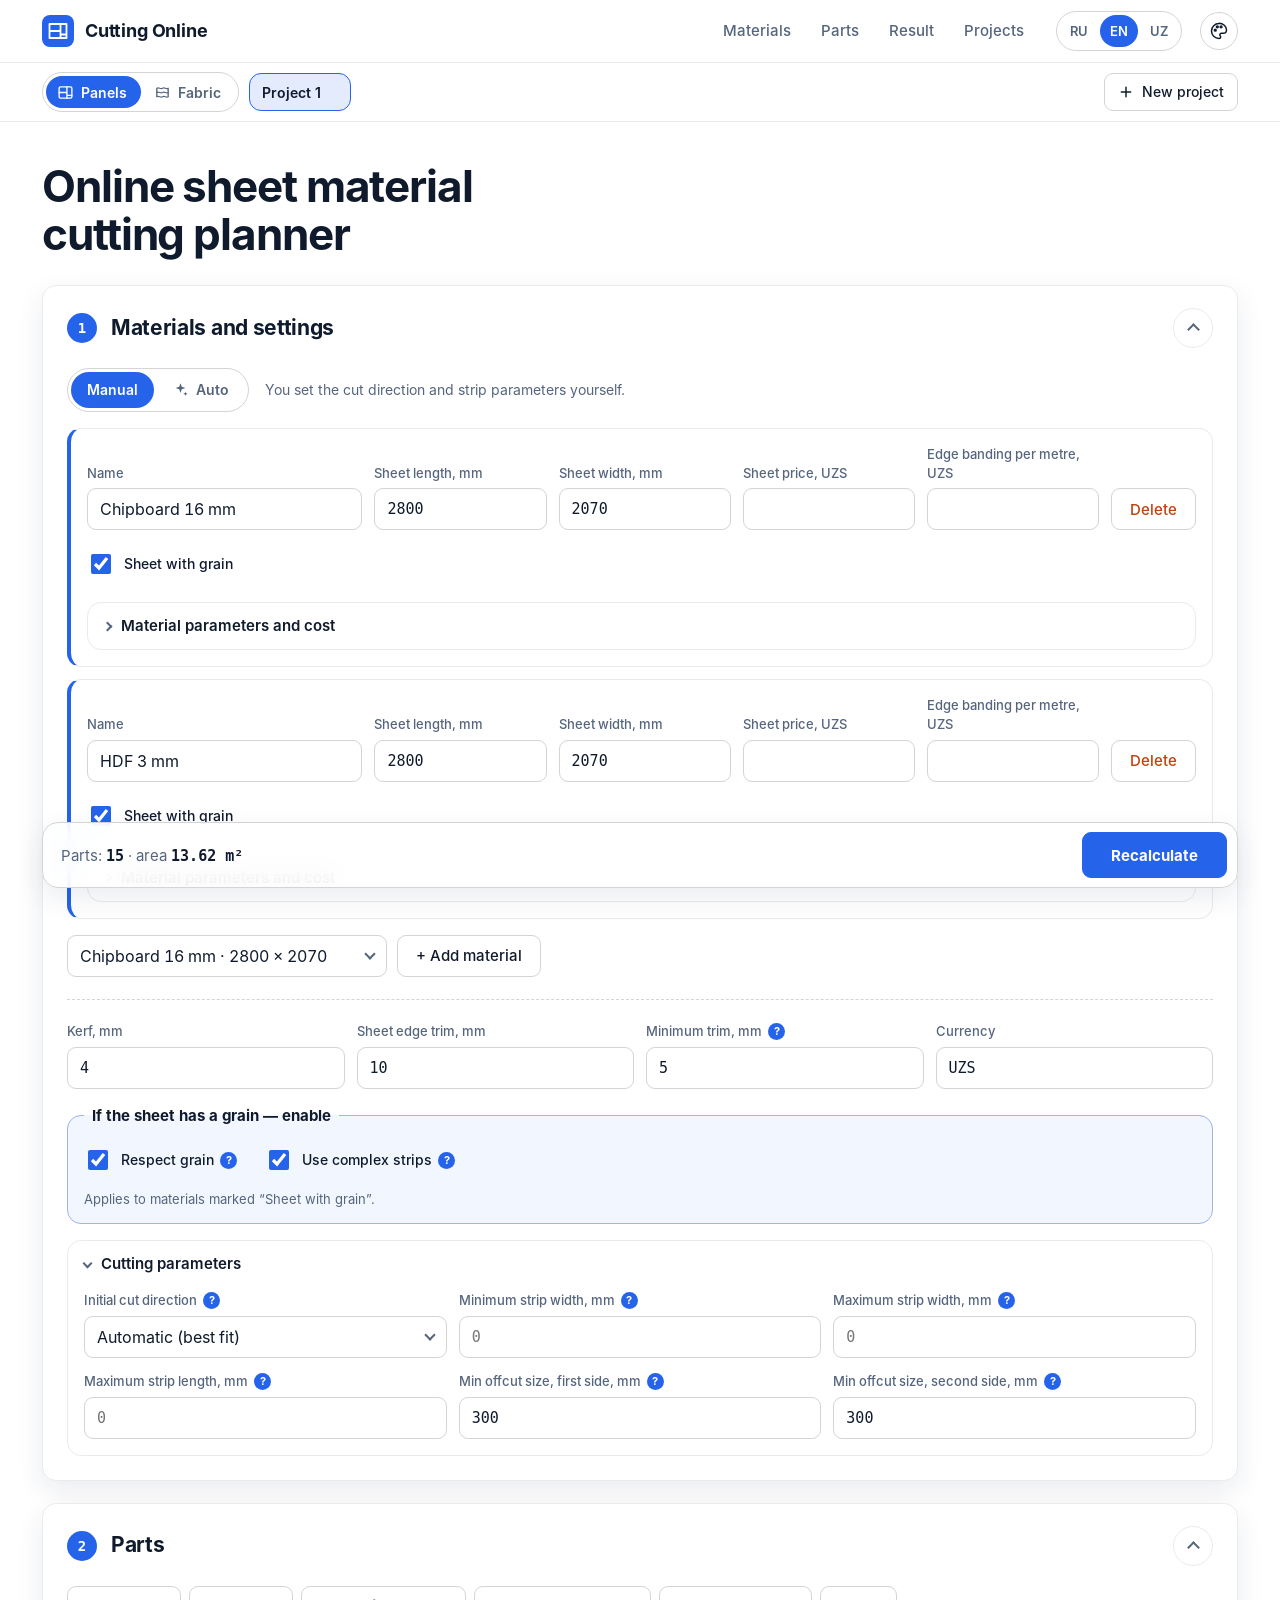
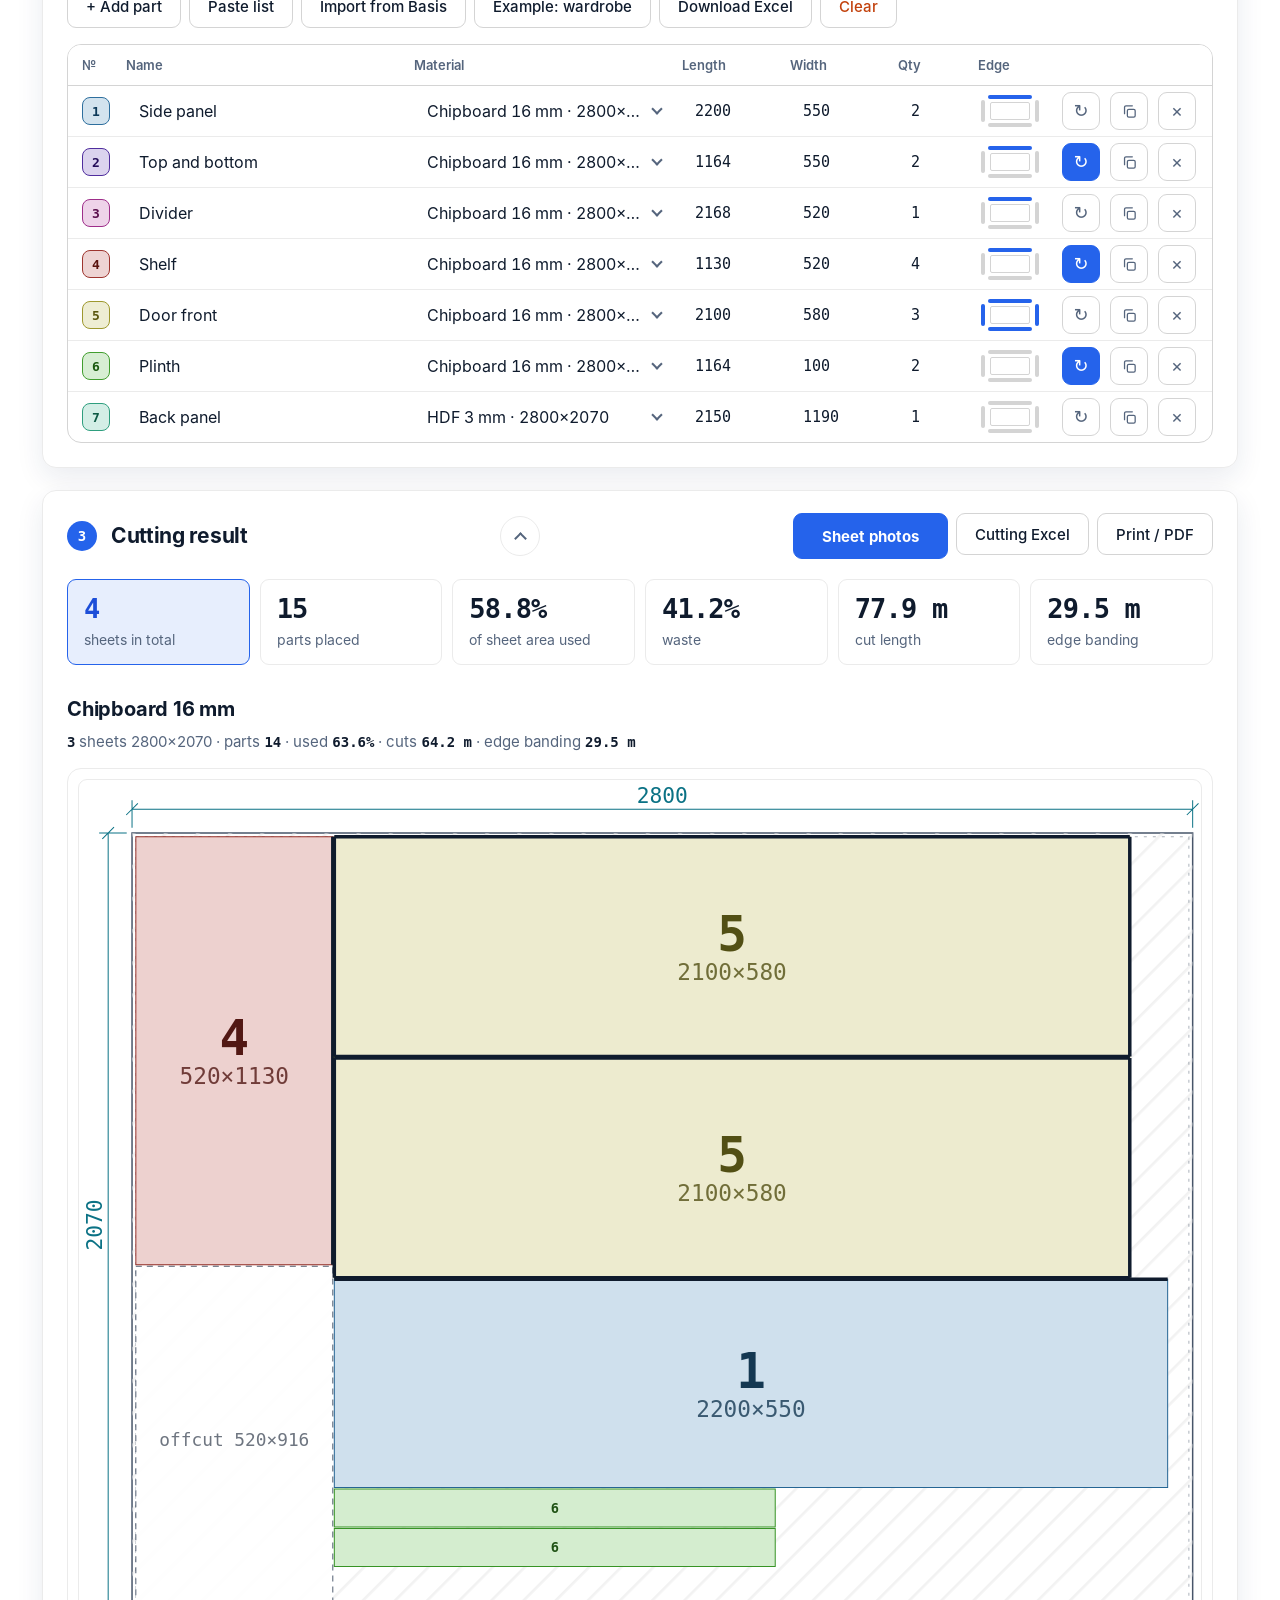
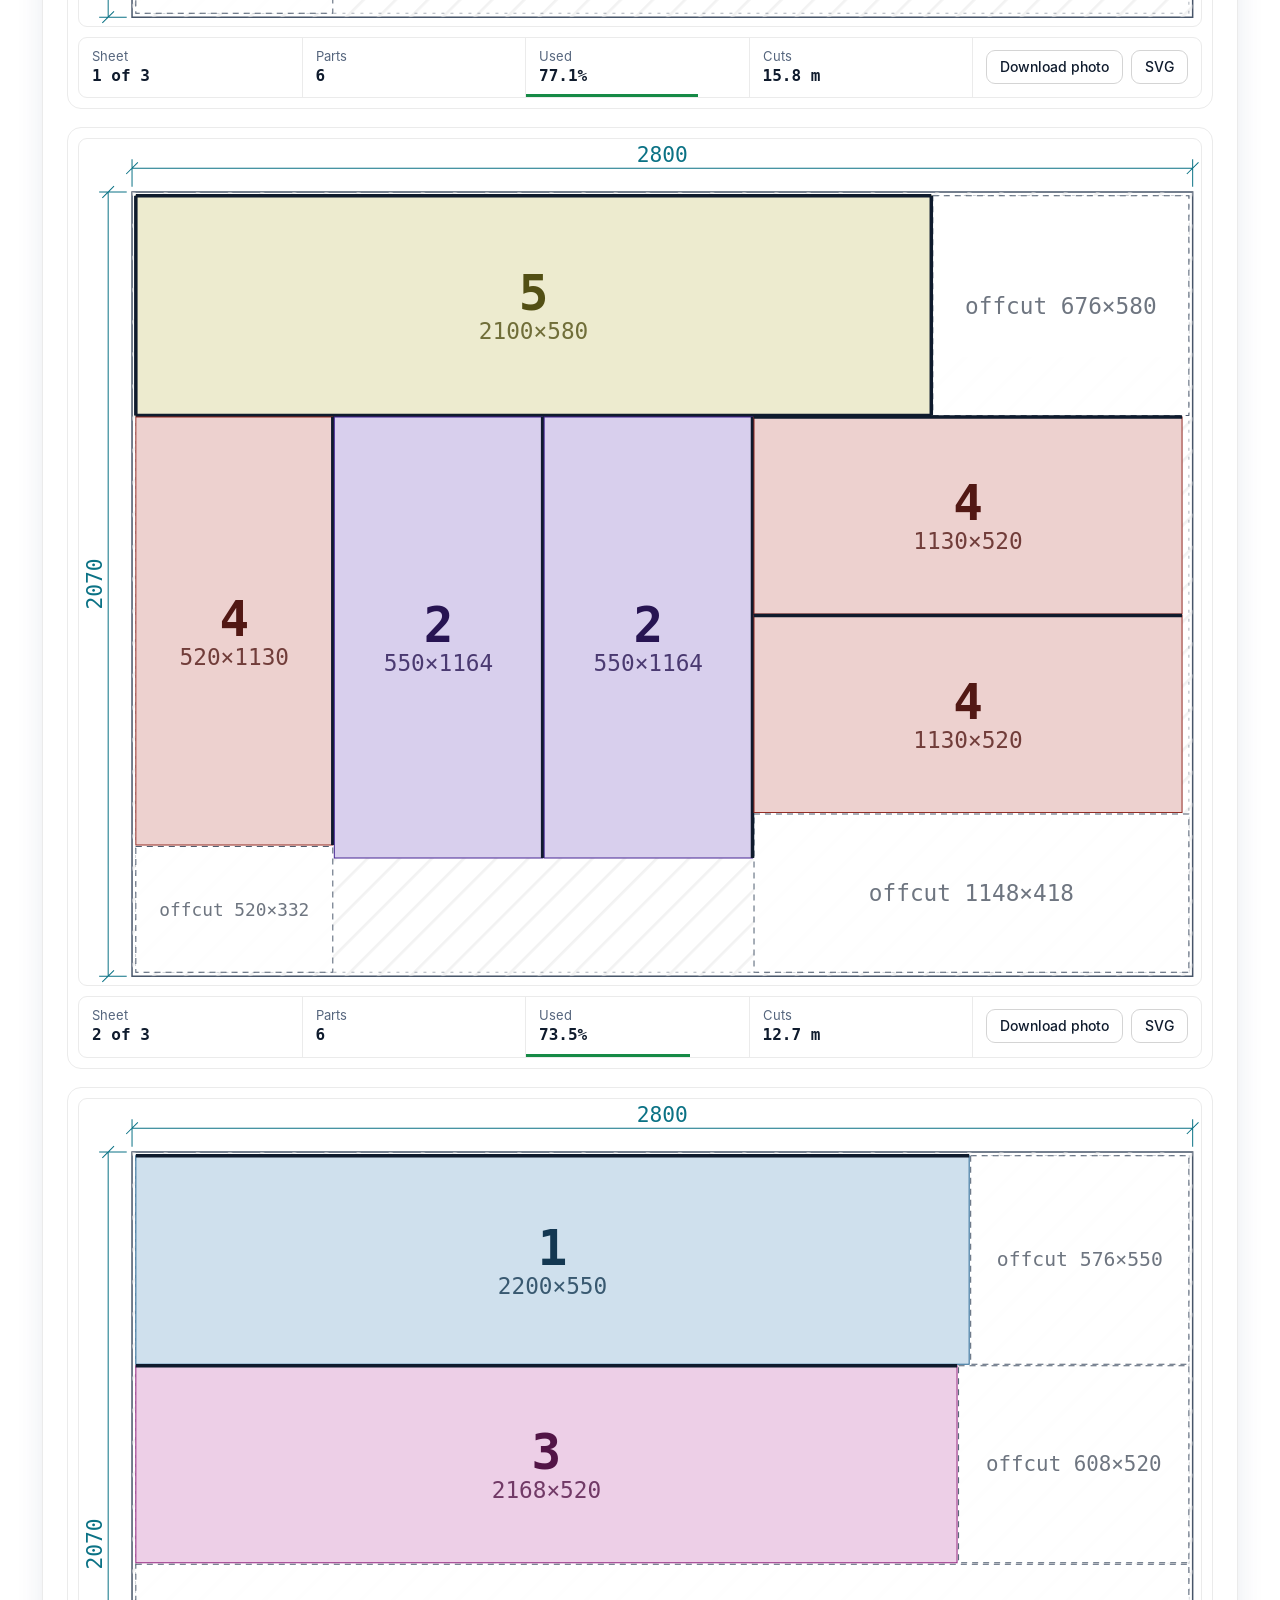
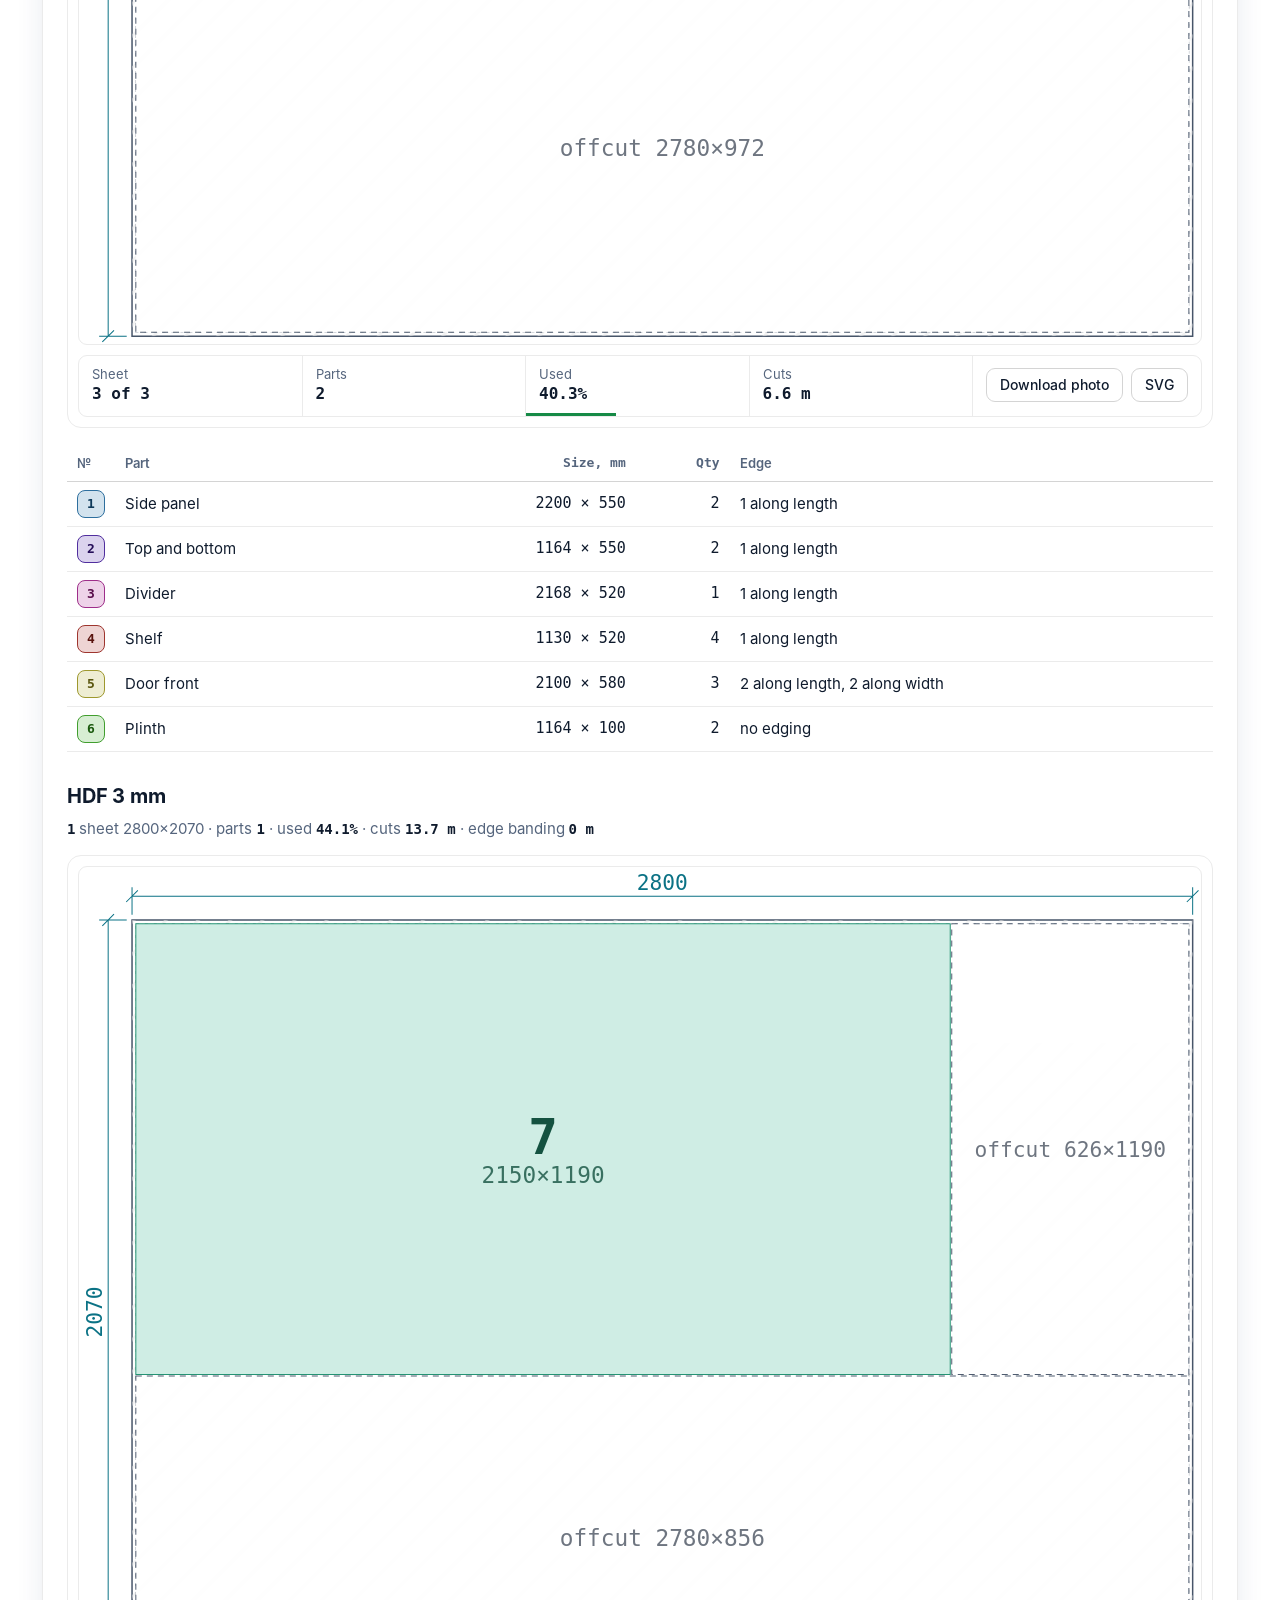
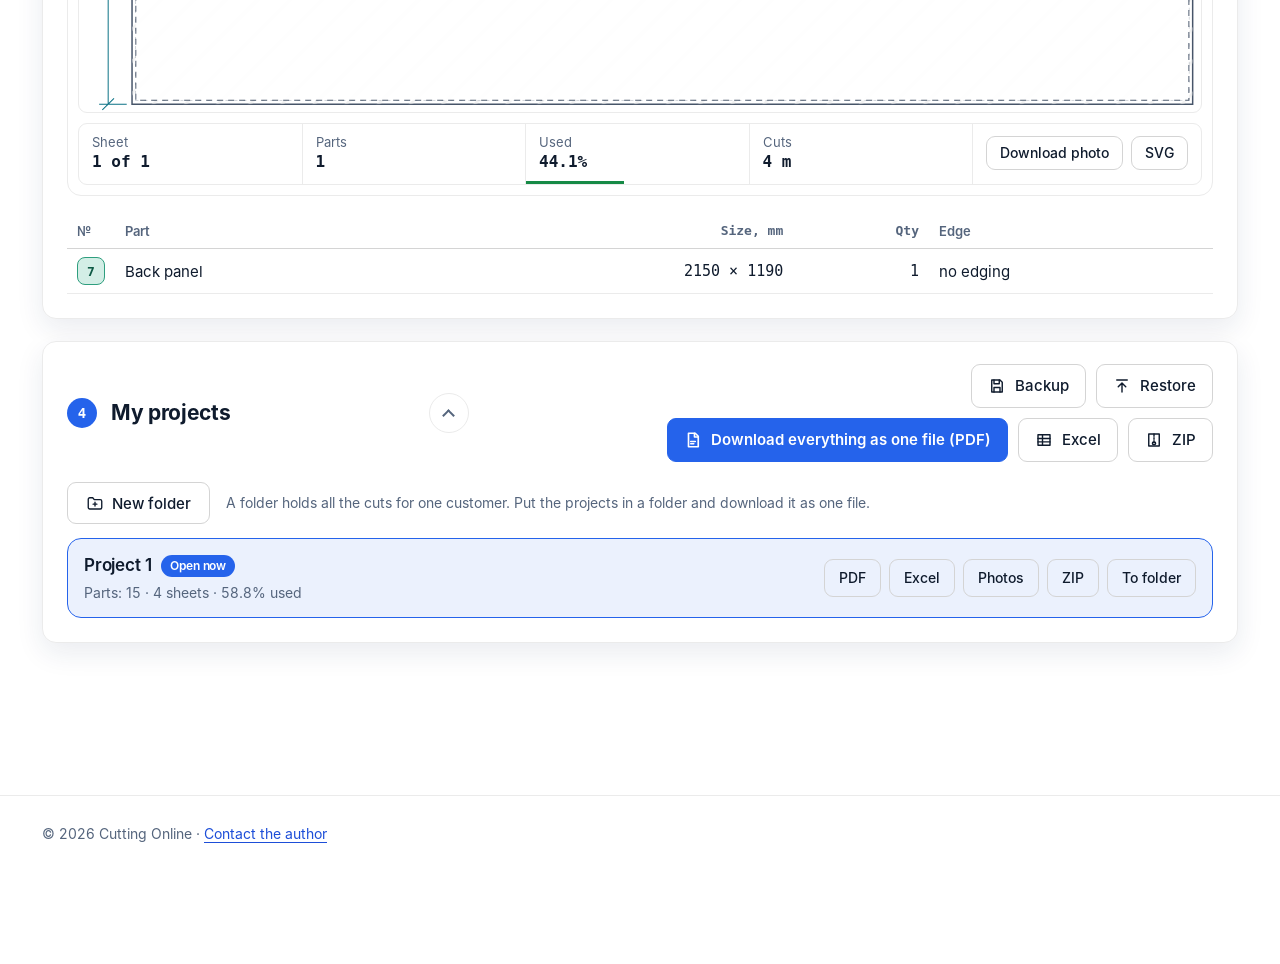
==== commit e2c74055: "Add files via upload" ====
--- a/index.html
+++ b/index.html
@@ -19,8 +19,8 @@
 
     <link rel="preload" href="./fonts/inter-400.woff" as="font" type="font/woff" crossorigin>
 
-    <link rel="stylesheet" href="./css/reset.css?v=34">
-    <link rel="stylesheet" href="./css/style.css?v=34">
+    <link rel="stylesheet" href="./css/reset.css?v=36">
+    <link rel="stylesheet" href="./css/style.css?v=36">
 
     <link rel="icon" type="image/svg+xml" href="./img/favicon.svg">
     <link rel="icon" type="image/png" sizes="32x32" href="./icons/favicon-32.png">
@@ -32,7 +32,7 @@
     <meta name="apple-mobile-web-app-title" content="Раскрой">
     <meta name="apple-mobile-web-app-status-bar-style" content="black-translucent">
 
-    <script src="./js/theme-init.js?v=34"></script>
+    <script src="./js/theme-init.js?v=36"></script>
 </head>
 
 <body class="rk-page">
@@ -152,7 +152,6 @@
                 <div class="rk-toolbar">
                     <button type="button" class="rk-btn rk-btn--ghost" id="rk-add-part" data-i18n="b.addpart">+ Добавить деталь</button>
                     <button type="button" class="rk-btn rk-btn--ghost" id="rk-paste-toggle" aria-expanded="false" aria-controls="rk-paste" data-i18n="b.paste">Вставить список</button>
-                    <button type="button" class="rk-btn rk-btn--ghost" id="rk-cabinet" data-i18n="b.cabinet">Конструктор корпуса</button>
                     <button type="button" class="rk-btn rk-btn--ghost" id="rk-import" data-i18n="b.import">Импорт из Базис</button>
                     <button type="button" class="rk-btn rk-btn--ghost" id="rk-example" data-i18n="b.example">Пример: шкаф</button>
                     <button type="button" class="rk-btn rk-btn--ghost" id="rk-csv-parts" data-i18n="b.csvparts">Скачать Excel</button>
@@ -394,25 +393,24 @@
         </div>
     </footer>
 
-    <script src="./js/ui.js?v=34" defer></script>
-    <script src="./js/fabric-i18n.js?v=34" defer></script>
-    <script src="./js/look-i18n.js?v=34" defer></script>
-    <script src="./js/export-i18n.js?v=34" defer></script>
-    <script src="./js/dialog.js?v=34" defer></script>
-    <script src="./js/colorpick.js?v=34" defer></script>
-    <script src="./js/fold.js?v=34" defer></script>
-    <script src="./js/i18n.js?v=34" defer></script>
-    <script src="./js/export.js?v=34" defer></script>
-    <script src="./js/select.js?v=34" defer></script>
-    <script src="./js/smartpaste.js?v=34" defer></script>
-    <script src="./js/photos.js?v=34" defer></script>
-    <script src="./js/cabinet.js?v=34" defer></script>
-    <script src="./js/raskroy-core.js?v=34" defer></script>
-    <script src="./js/raskroy.js?v=34" defer></script>
-    <script src="./js/fabric-core.js?v=34" defer></script>
-    <script src="./js/fabric.js?v=34" defer></script>
-    <script src="./js/look.js?v=34" defer></script>
-    <script src="./js/app.js?v=34" defer></script>
+    <script src="./js/ui.js?v=36" defer></script>
+    <script src="./js/fabric-i18n.js?v=36" defer></script>
+    <script src="./js/look-i18n.js?v=36" defer></script>
+    <script src="./js/export-i18n.js?v=36" defer></script>
+    <script src="./js/dialog.js?v=36" defer></script>
+    <script src="./js/colorpick.js?v=36" defer></script>
+    <script src="./js/fold.js?v=36" defer></script>
+    <script src="./js/i18n.js?v=36" defer></script>
+    <script src="./js/export.js?v=36" defer></script>
+    <script src="./js/select.js?v=36" defer></script>
+    <script src="./js/smartpaste.js?v=36" defer></script>
+    <script src="./js/photos.js?v=36" defer></script>
+    <script src="./js/raskroy-core.js?v=36" defer></script>
+    <script src="./js/raskroy.js?v=36" defer></script>
+    <script src="./js/fabric-core.js?v=36" defer></script>
+    <script src="./js/fabric.js?v=36" defer></script>
+    <script src="./js/look.js?v=36" defer></script>
+    <script src="./js/app.js?v=36" defer></script>
 </body>
 
 </html>
--- a/css/style.css
+++ b/css/style.css
@@ -1043,28 +1043,5 @@
 .rkp-foot .rk-btn { flex: 1 1 140px; width: auto; }
 @media (min-width: 700px) { .rkp-list { grid-template-columns: 1fr 1fr; } .rkp-wrap { padding: 28px; } }
 
-/* ---- Конструктор корпуса 3D ---- */
-.rkb-wrap { align-items: stretch; padding: 12px; }
-.rkb-card { width: min(100%, 640px); max-height: 100%; margin: 0 auto; padding: 16px 16px 12px; text-align: left; gap: 12px; }
-.rkb-body { flex: 1 1 auto; min-height: 0; overflow: auto; display: grid; grid-template-columns: 1fr; gap: 14px; overscroll-behavior: contain; padding: 2px; }
-.rkb-dim { align-self: flex-start; padding: 4px 11px; border-radius: 999px; background: var(--panel2); border: 1px solid var(--line2); font-size: 13px; font-weight: 600; color: var(--muted); }
-.rkb-right { display: flex; flex-direction: column; gap: 12px; min-width: 0; }
-.rkb-types { display: flex; flex-wrap: wrap; gap: 6px; }
-.rkb-chip { height: 38px; padding: 0 14px; border-radius: 999px; border: 1px solid var(--line2); background: var(--panel); color: var(--muted); font: 600 14px var(--font); cursor: pointer; }
-.rkb-chip[aria-checked="true"] { background: var(--accent); border-color: var(--accent); color: var(--on-accent); }
-.rkb-chip:focus-visible { outline: 2px solid var(--accent); outline-offset: 2px; }
-.rkb-grid { display: grid; grid-template-columns: 1fr 1fr; gap: 10px; }
-.rkb-grid .rk-f { min-width: 0; }
-.rkb-stepper { display: flex; align-items: center; gap: 6px; }
-.rkb-sb { width: 44px; height: 44px; flex: none; border-radius: 12px; border: 1px solid var(--line2); background: var(--panel); color: var(--text); font: 600 22px/1 var(--font); cursor: pointer; }
-.rkb-sb:active { background: color-mix(in srgb, var(--accent) 14%, var(--panel)); }
-.rkb-sv { flex: 1; text-align: center; font-size: 18px; font-weight: 700; font-variant-numeric: tabular-nums; }
-.rkb-back { grid-column: 1 / -1; }
-.rkb-mats { display: grid; grid-template-columns: 1fr; gap: 10px; }
-.rkb-list { border: 1px solid var(--line2); border-radius: var(--r); background: var(--panel2); overflow: hidden; }
-.rkb-add { flex: 2 1 240px !important; }
-@media (min-width: 820px) {
-    .rkb-wrap { padding: 28px; }
-}
-.rkp-wrap, .rkb-wrap { grid-template-rows: minmax(0, 1fr); align-items: center; }
-.rkp-card, .rkb-card { max-height: 100%; min-height: 0; }
+.rkp-wrap { grid-template-rows: minmax(0, 1fr); align-items: center; }
+.rkp-card { max-height: 100%; min-height: 0; }
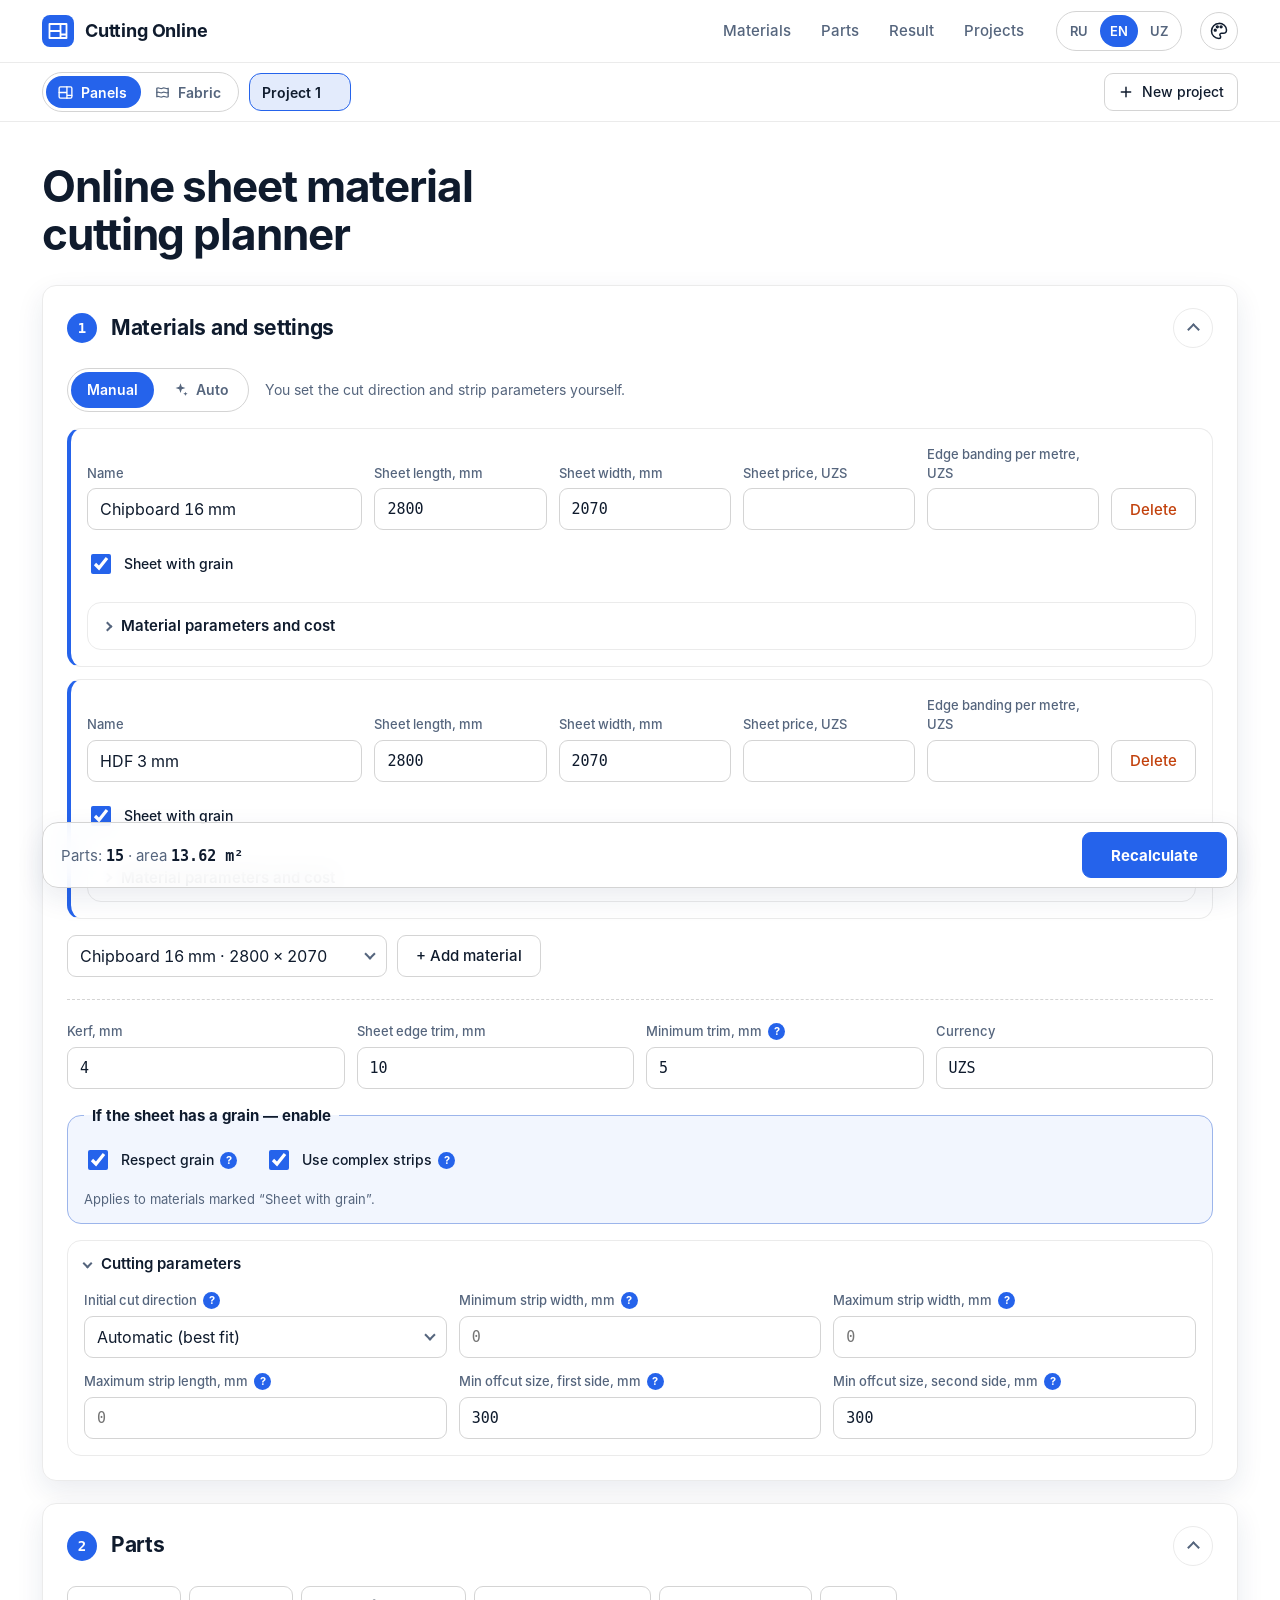
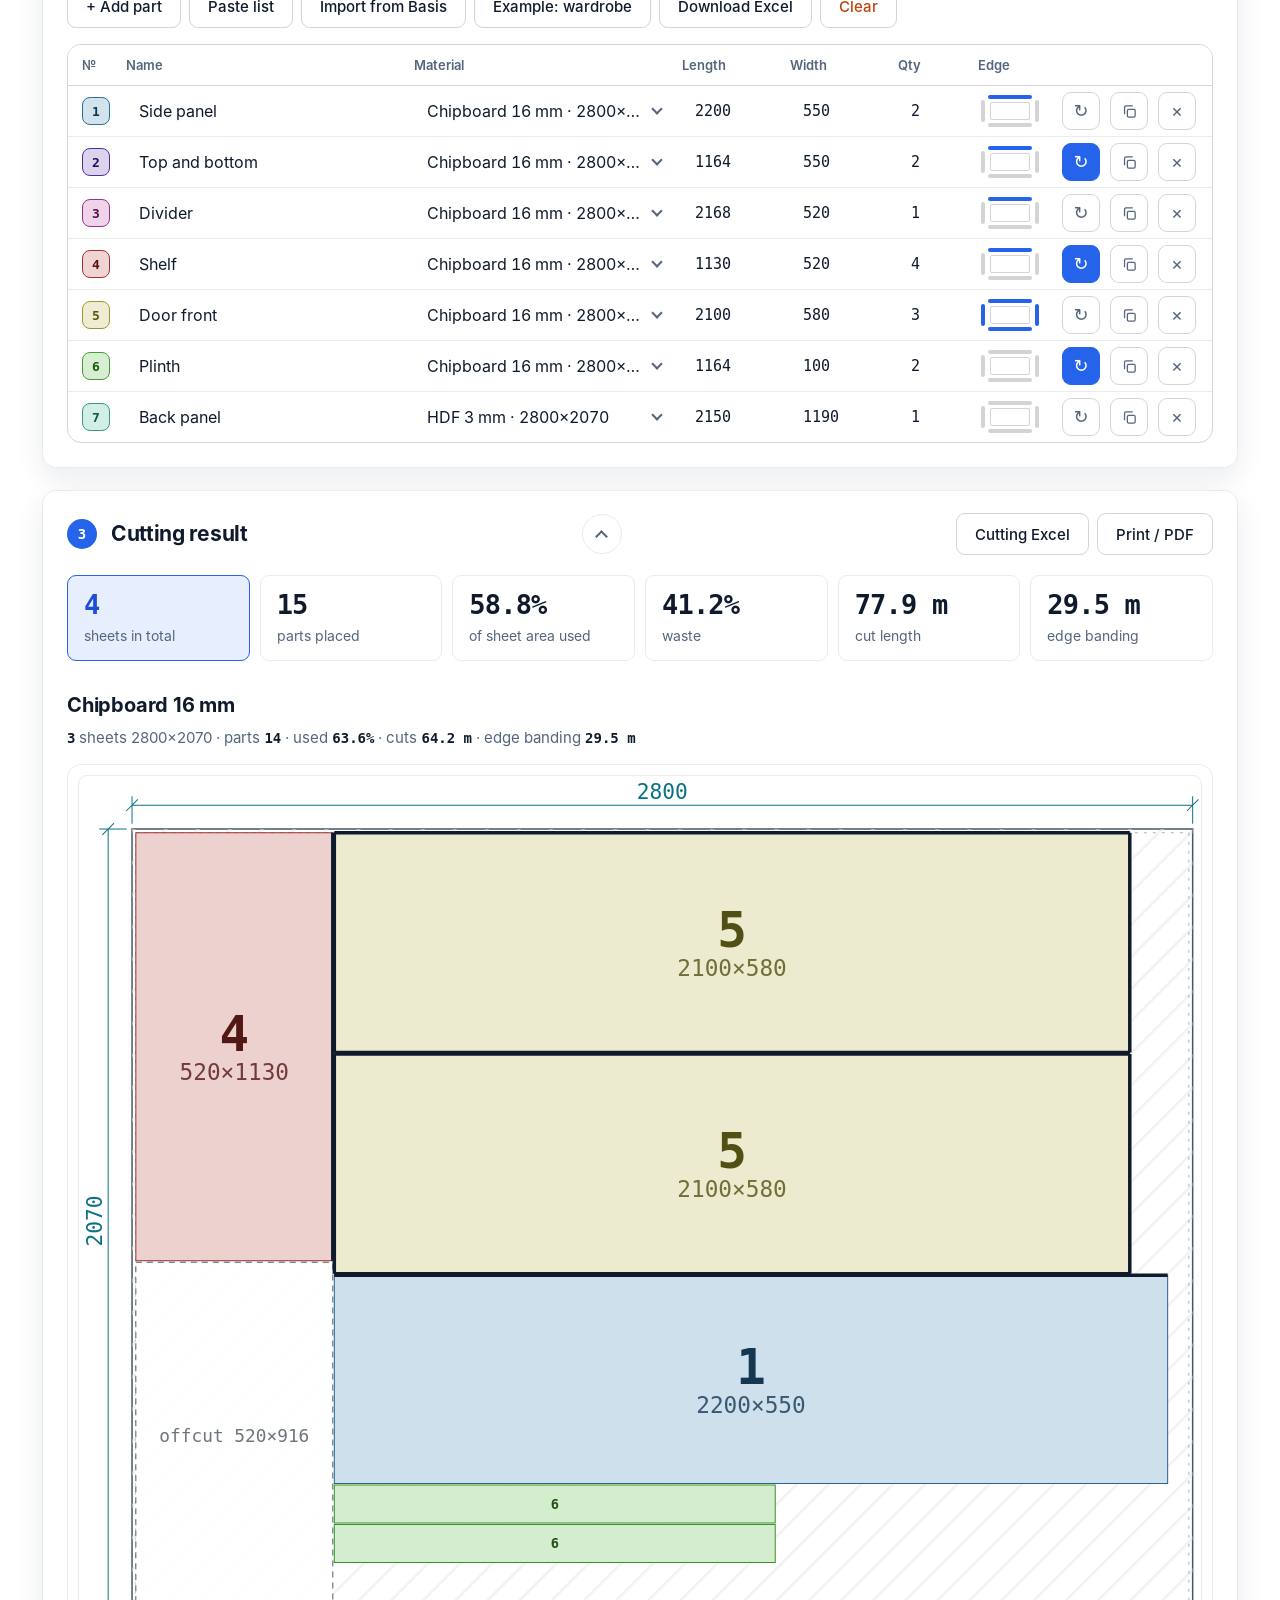
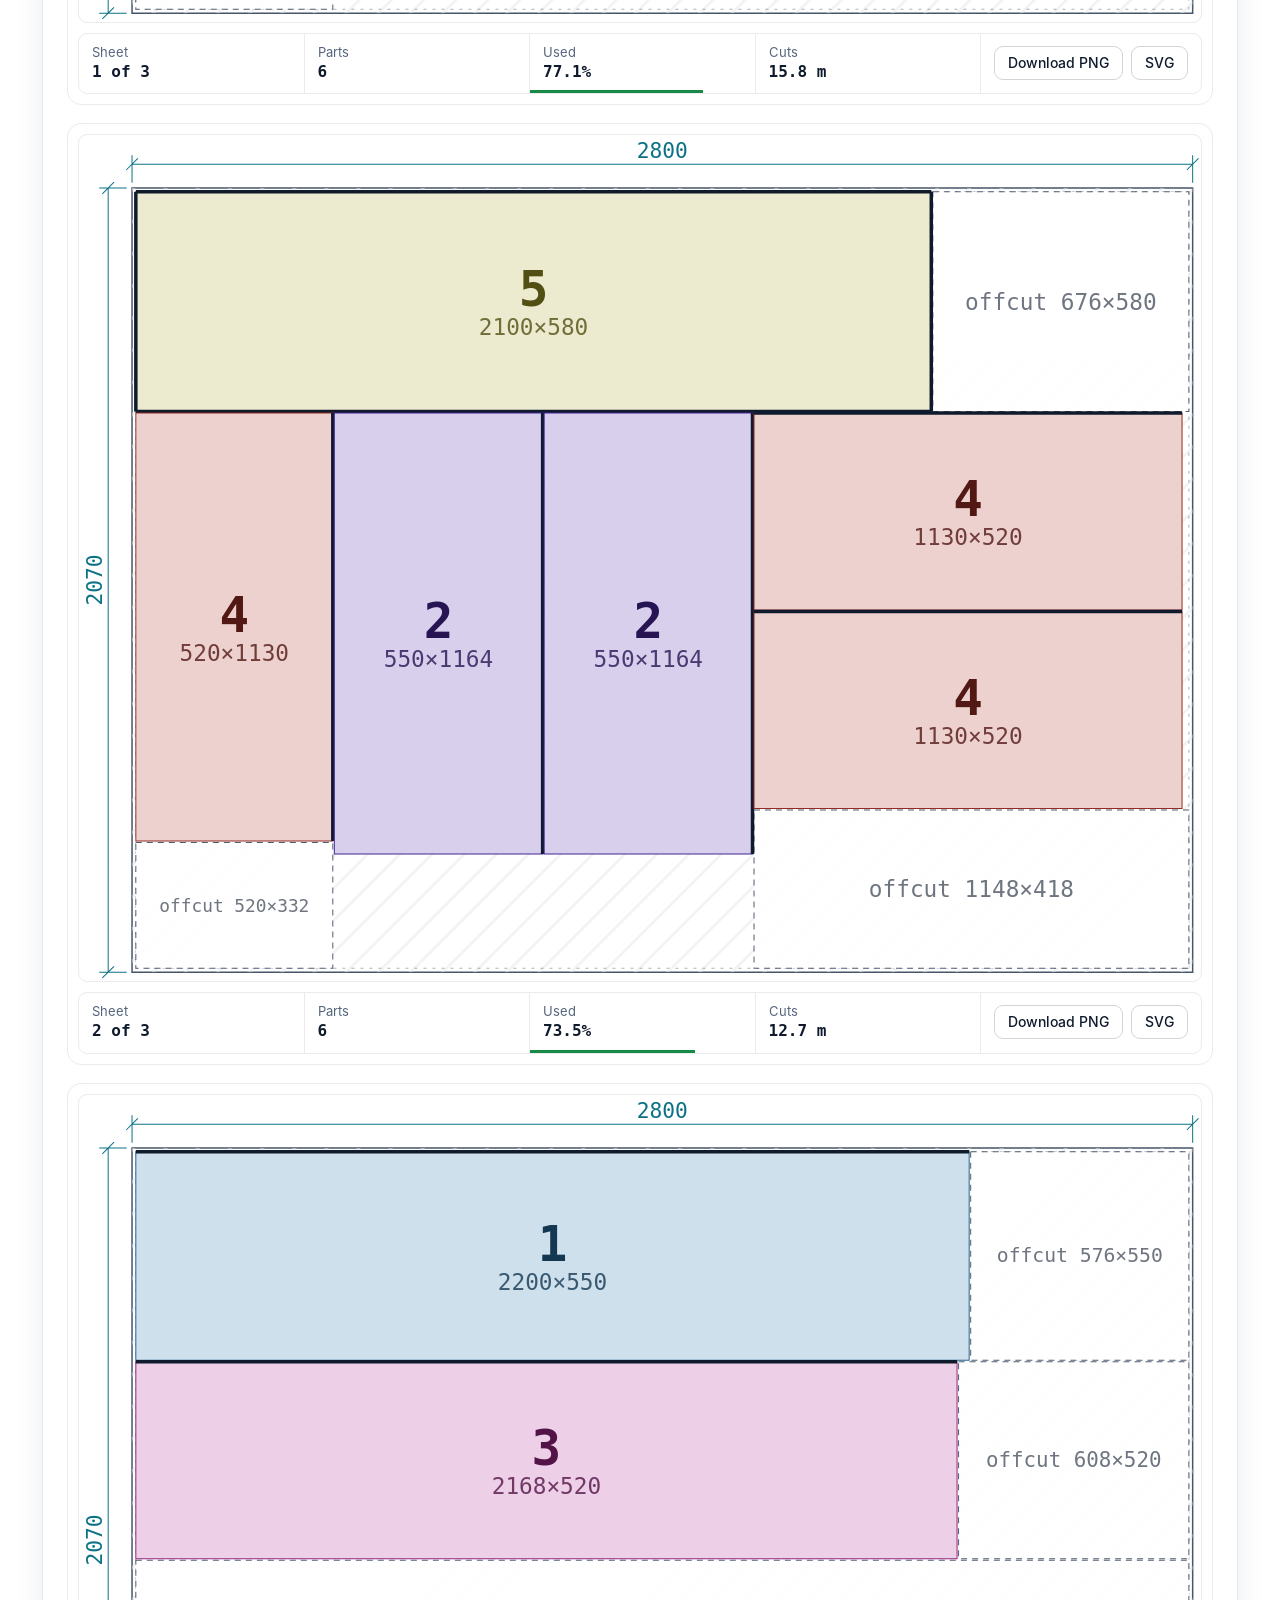
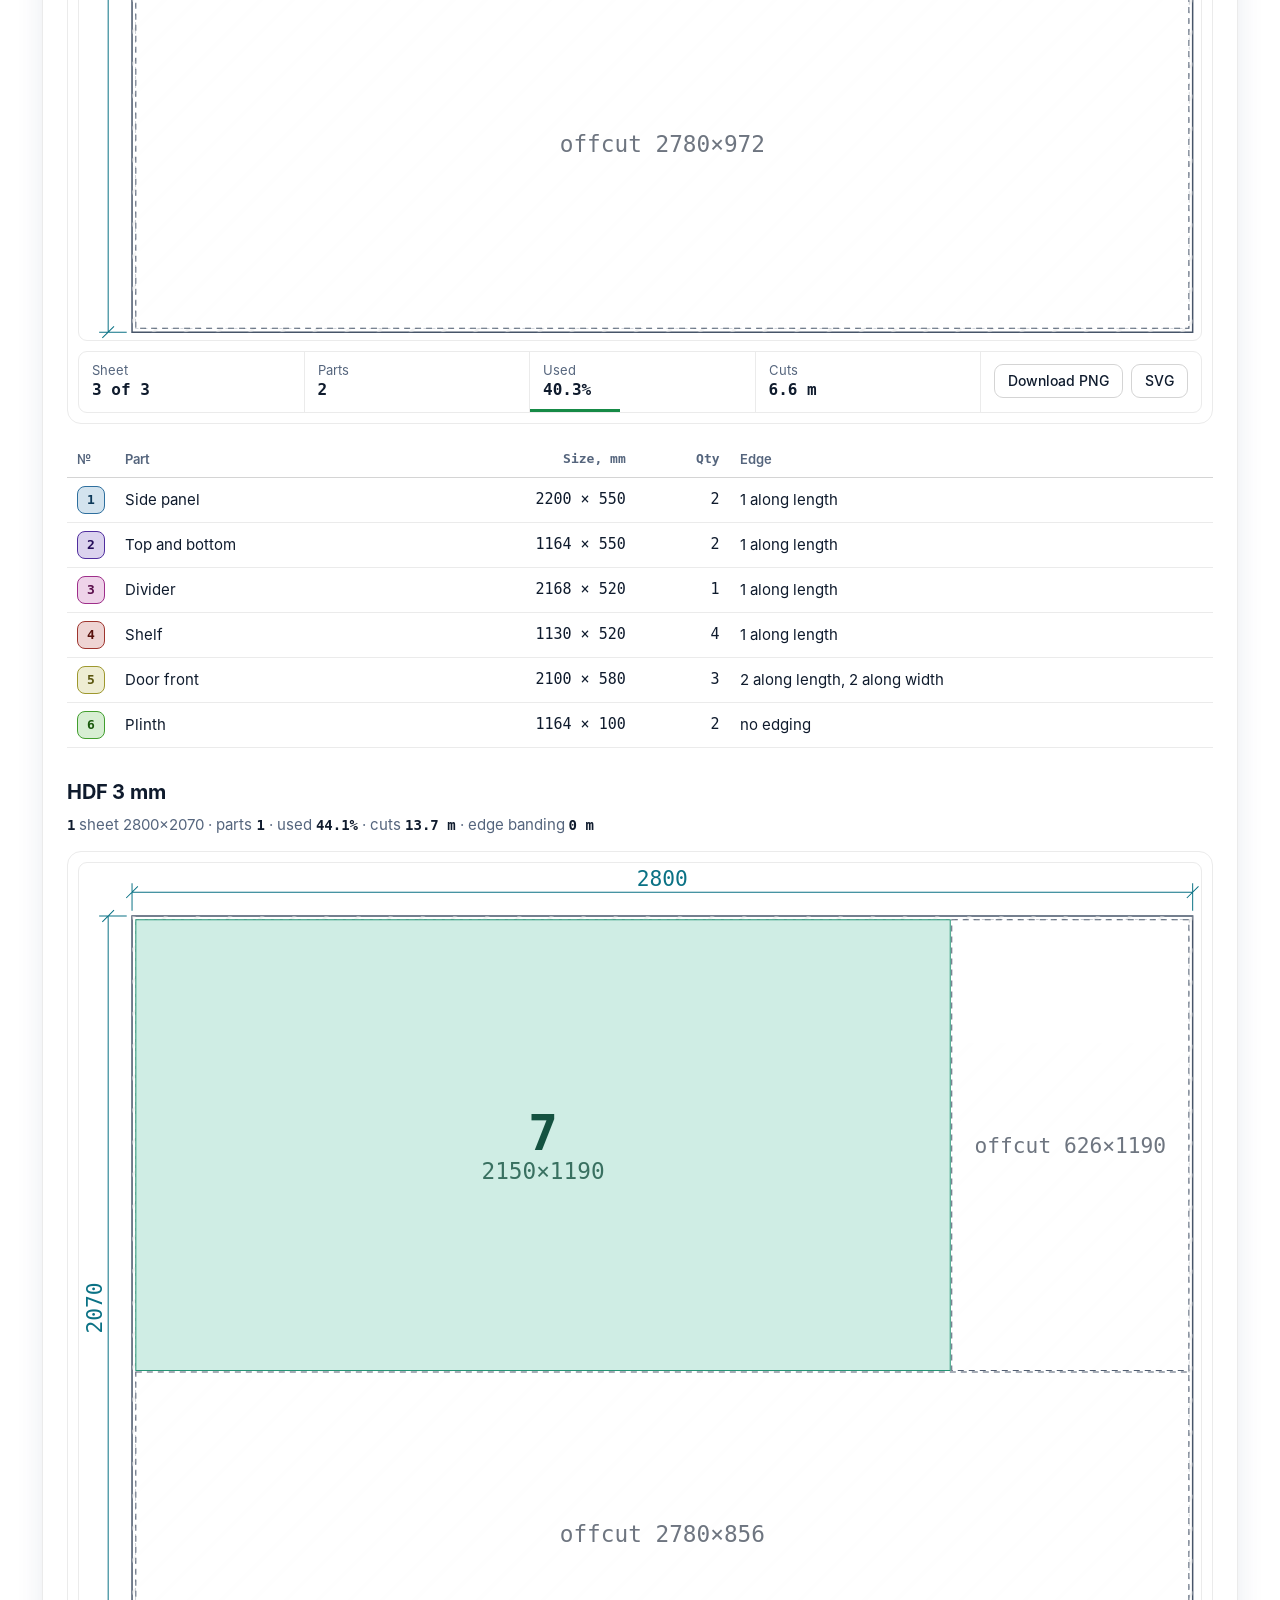
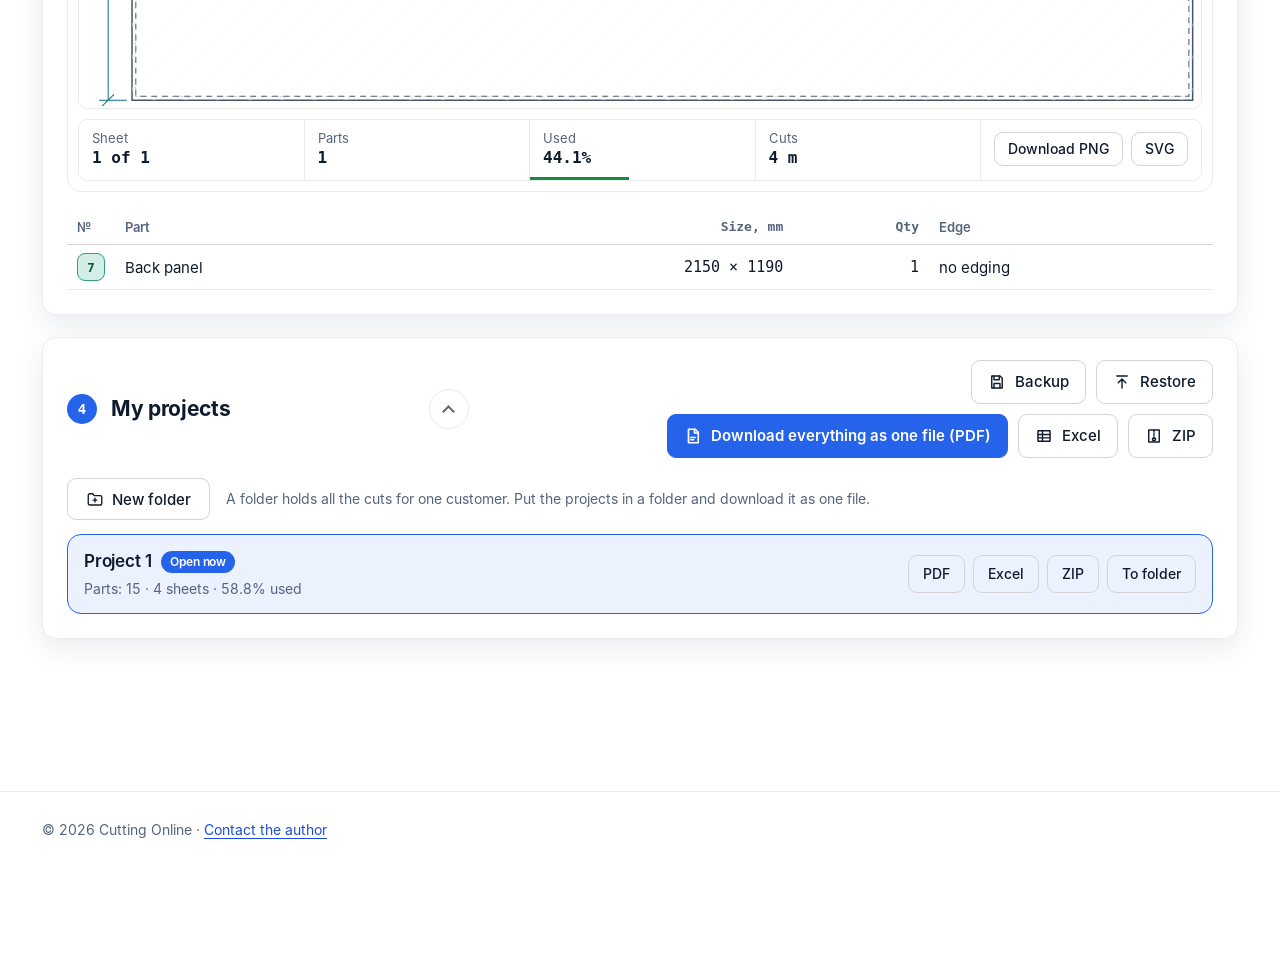
==== commit 42356906: "Add files via upload" ====
--- a/index.html
+++ b/index.html
@@ -19,8 +19,8 @@
 
     <link rel="preload" href="./fonts/inter-400.woff" as="font" type="font/woff" crossorigin>
 
-    <link rel="stylesheet" href="./css/reset.css?v=36">
-    <link rel="stylesheet" href="./css/style.css?v=36">
+    <link rel="stylesheet" href="./css/reset.css?v=32">
+    <link rel="stylesheet" href="./css/style.css?v=32">
 
     <link rel="icon" type="image/svg+xml" href="./img/favicon.svg">
     <link rel="icon" type="image/png" sizes="32x32" href="./icons/favicon-32.png">
@@ -32,7 +32,7 @@
     <meta name="apple-mobile-web-app-title" content="Раскрой">
     <meta name="apple-mobile-web-app-status-bar-style" content="black-translucent">
 
-    <script src="./js/theme-init.js?v=36"></script>
+    <script src="./js/theme-init.js?v=32"></script>
 </head>
 
 <body class="rk-page">
@@ -164,13 +164,8 @@
                 <div class="rk-paste" id="rk-paste" hidden>
                     <label class="rk-f rk-f--wide">
                         <span data-i18n="paste.list">Список деталей</span>
-                        <textarea class="rk-input" id="rk-paste-text" rows="6" spellcheck="false" placeholder="" data-i18n-attr="placeholder:paste.ph"></textarea>
+                        <textarea class="rk-input" id="rk-paste-text" rows="6" spellcheck="false"></textarea>
                     </label>
-                    <div class="rk-paste-tools">
-                        <button type="button" class="rk-btn rk-btn--ghost rk-btn--sm" id="rk-paste-clip" data-i18n="paste.clip">Вставить из буфера</button>
-                        <p class="rk-hint" data-i18n="paste.hint">Можно вставить сообщение заказчика как есть: «Боковина 720х560 - 2 шт», «полка 800 на 300 по 4», «70х50 см».</p>
-                    </div>
-                    <div class="rk-paste-prev" id="rk-paste-prev" hidden></div>
                     <div class="rk-paste-row">
                         <label class="rk-f"><span data-i18n="paste.mat">Материал для импорта</span><select class="rk-input" id="rk-paste-mat"></select></label>
                         <button type="button" class="rk-btn" id="rk-paste-go" data-i18n="paste.go">Добавить в список</button>
@@ -203,7 +198,6 @@
                         <p class="rk-print-only" id="rk-print-name"></p>
                     </div>
                     <div class="rk-actions">
-                        <button type="button" class="rk-btn rk-btn--main" id="rk-photos" data-i18n="b.photos">Фото листов</button>
                         <button type="button" class="rk-btn rk-btn--ghost" id="rk-csv-cut" data-i18n="b.csvcut">Excel раскроя</button>
                         <button type="button" class="rk-btn rk-btn--ghost" id="rk-print" data-i18n="b.print">Печать / PDF</button>
                     </div>
@@ -393,24 +387,22 @@
         </div>
     </footer>
 
-    <script src="./js/ui.js?v=36" defer></script>
-    <script src="./js/fabric-i18n.js?v=36" defer></script>
-    <script src="./js/look-i18n.js?v=36" defer></script>
-    <script src="./js/export-i18n.js?v=36" defer></script>
-    <script src="./js/dialog.js?v=36" defer></script>
-    <script src="./js/colorpick.js?v=36" defer></script>
-    <script src="./js/fold.js?v=36" defer></script>
-    <script src="./js/i18n.js?v=36" defer></script>
-    <script src="./js/export.js?v=36" defer></script>
-    <script src="./js/select.js?v=36" defer></script>
-    <script src="./js/smartpaste.js?v=36" defer></script>
-    <script src="./js/photos.js?v=36" defer></script>
-    <script src="./js/raskroy-core.js?v=36" defer></script>
-    <script src="./js/raskroy.js?v=36" defer></script>
-    <script src="./js/fabric-core.js?v=36" defer></script>
-    <script src="./js/fabric.js?v=36" defer></script>
-    <script src="./js/look.js?v=36" defer></script>
-    <script src="./js/app.js?v=36" defer></script>
+    <script src="./js/ui.js?v=32" defer></script>
+    <script src="./js/fabric-i18n.js?v=32" defer></script>
+    <script src="./js/look-i18n.js?v=32" defer></script>
+    <script src="./js/export-i18n.js?v=32" defer></script>
+    <script src="./js/dialog.js?v=32" defer></script>
+    <script src="./js/colorpick.js?v=32" defer></script>
+    <script src="./js/fold.js?v=32" defer></script>
+    <script src="./js/i18n.js?v=32" defer></script>
+    <script src="./js/export.js?v=32" defer></script>
+    <script src="./js/select.js?v=32" defer></script>
+    <script src="./js/raskroy-core.js?v=32" defer></script>
+    <script src="./js/raskroy.js?v=32" defer></script>
+    <script src="./js/fabric-core.js?v=32" defer></script>
+    <script src="./js/fabric.js?v=32" defer></script>
+    <script src="./js/look.js?v=32" defer></script>
+    <script src="./js/app.js?v=32" defer></script>
 </body>
 
 </html>
--- a/css/style.css
+++ b/css/style.css
@@ -1013,35 +1013,3 @@
     .rk-folder-acts { width: 100%; }
     .rk-folder-acts .rk-btn { flex: 1 1 auto; }
 }
-
-/* ---- Умная вставка ---- */
-.rk-paste-tools { display: flex; flex-wrap: wrap; align-items: center; gap: 8px 14px; margin: 8px 0 0; }
-.rk-paste-tools .rk-hint { flex: 1 1 220px; margin: 0; }
-.rk-paste-prev { margin: 10px 0 0; border: 1px solid var(--line2); border-radius: var(--r); background: var(--panel2); overflow: hidden; }
-.rk-pp { width: 100%; border-collapse: collapse; font-size: 14px; }
-.rk-pp td { padding: 7px 12px; border-top: 1px solid var(--line); }
-.rk-pp tr:first-child td { border-top: 0; }
-.rk-pp td:nth-child(2), .rk-pp td:nth-child(3) { text-align: right; white-space: nowrap; font-variant-numeric: tabular-nums; }
-.rk-pp-bad { margin: 0; padding: 8px 12px; font-size: 13px; color: var(--danger, #d64545); border-top: 1px solid var(--line); overflow-wrap: anywhere; }
-
-/* ---- Фото листов ---- */
-.rkp-wrap { align-items: stretch; padding: 12px; }
-.rkp-card { width: min(100%, 760px); max-height: 100%; margin: 0 auto; padding: 16px 16px 12px; text-align: left; gap: 10px; }
-.rkp-head { display: flex; align-items: center; justify-content: space-between; gap: 12px; }
-.rkp-title { font-size: 19px; font-weight: 700; }
-.rkp-sub { margin: 0; font-size: 14px; color: var(--muted); }
-.rkp-list { flex: 1 1 auto; min-height: 0; overflow: auto; display: grid; grid-template-columns: 1fr; gap: 12px; grid-auto-rows: max-content; align-content: start; padding: 2px 0; overscroll-behavior: contain; }
-.rkp-item { margin: 0; border: 1px solid var(--line2); border-radius: var(--r); background: #fff; overflow: hidden; }
-.rkp-img { display: block; width: 100%; height: auto; max-height: 260px; object-fit: contain; background: #fff; cursor: zoom-in; }
-.rkp-item.is-big .rkp-img { max-height: none; cursor: zoom-out; }
-.rkp-cap { display: flex; align-items: center; justify-content: space-between; gap: 10px; padding: 10px 12px; background: var(--panel); border-top: 1px solid var(--line); }
-.rkp-nm { min-width: 0; display: flex; flex-direction: column; gap: 2px; font-size: 14px; }
-.rkp-nm b { overflow-wrap: anywhere; }
-.rkp-nm span { font-size: 12px; color: var(--muted); overflow-wrap: anywhere; }
-.rkp-dl { flex: none; width: auto !important; min-height: 40px !important; }
-.rkp-foot { display: flex; flex-wrap: wrap; gap: 8px; }
-.rkp-foot .rk-btn { flex: 1 1 140px; width: auto; }
-@media (min-width: 700px) { .rkp-list { grid-template-columns: 1fr 1fr; } .rkp-wrap { padding: 28px; } }
-
-.rkp-wrap { grid-template-rows: minmax(0, 1fr); align-items: center; }
-.rkp-card { max-height: 100%; min-height: 0; }
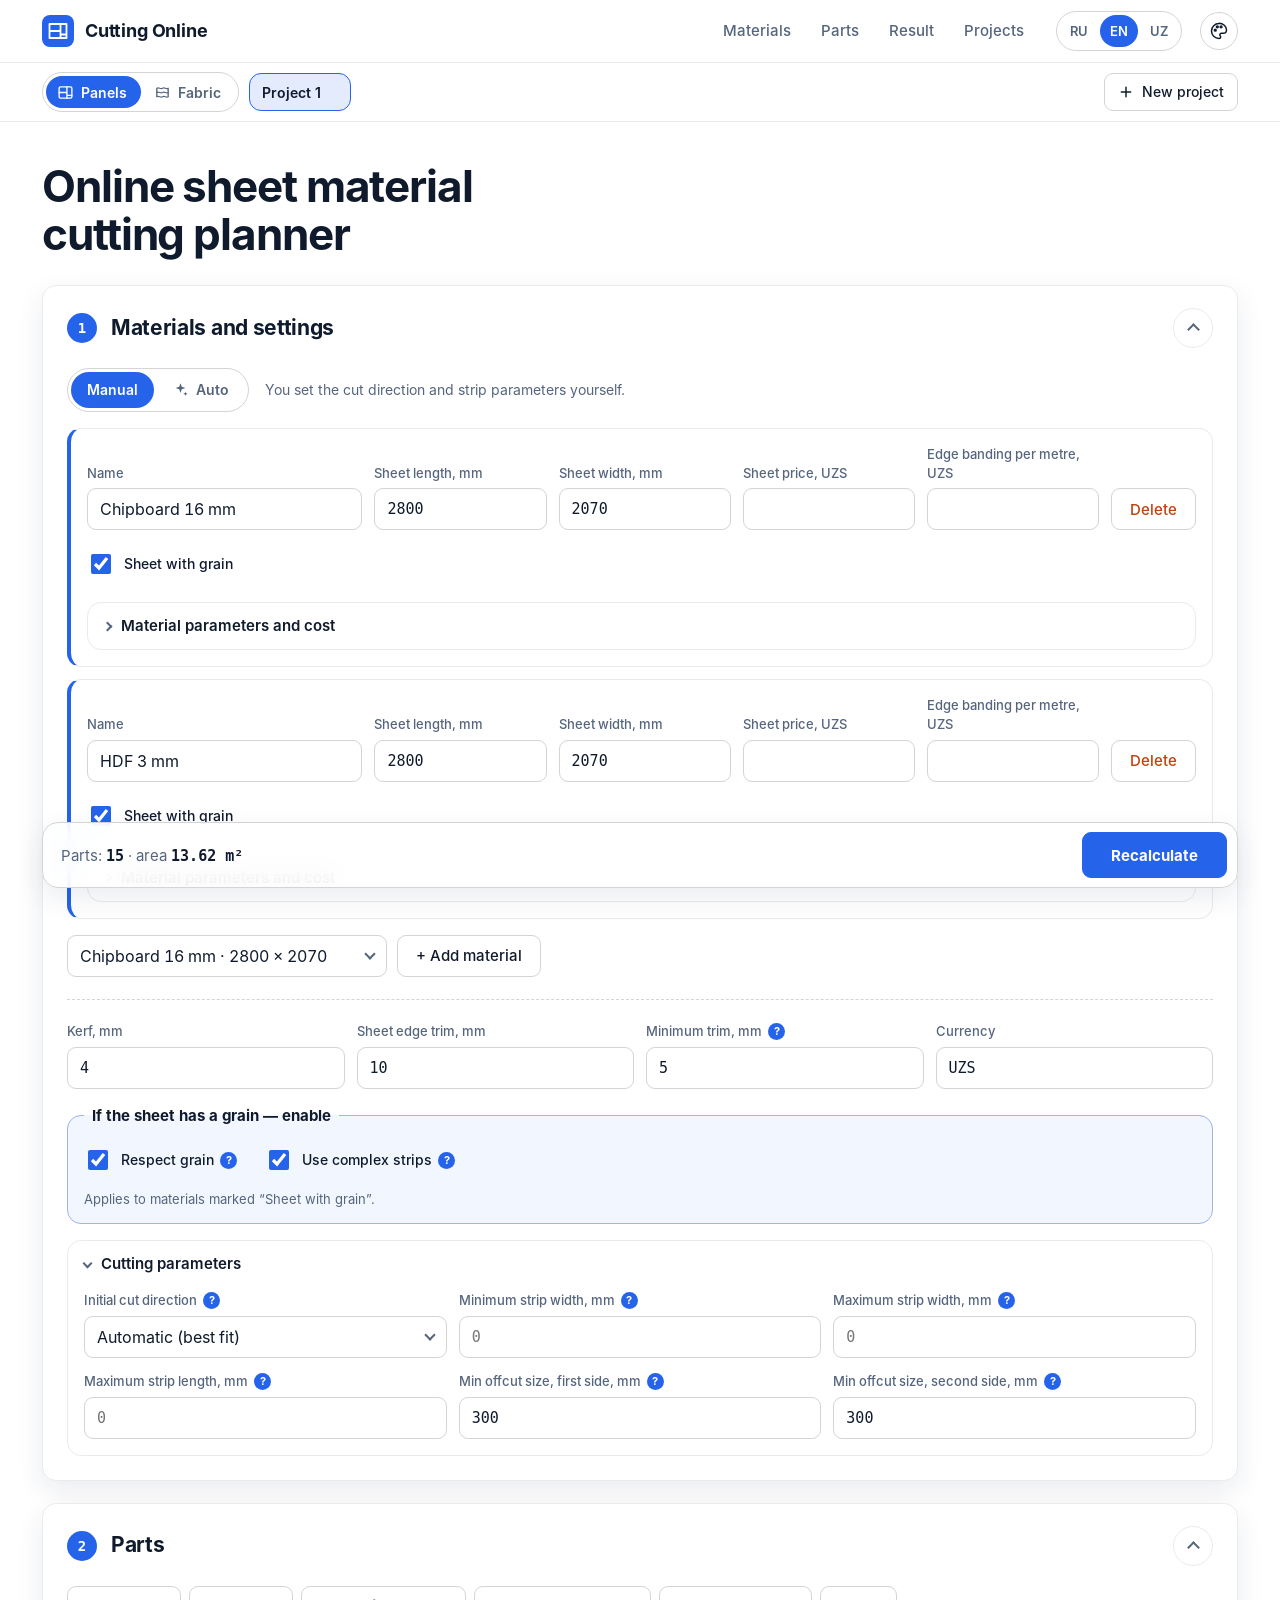
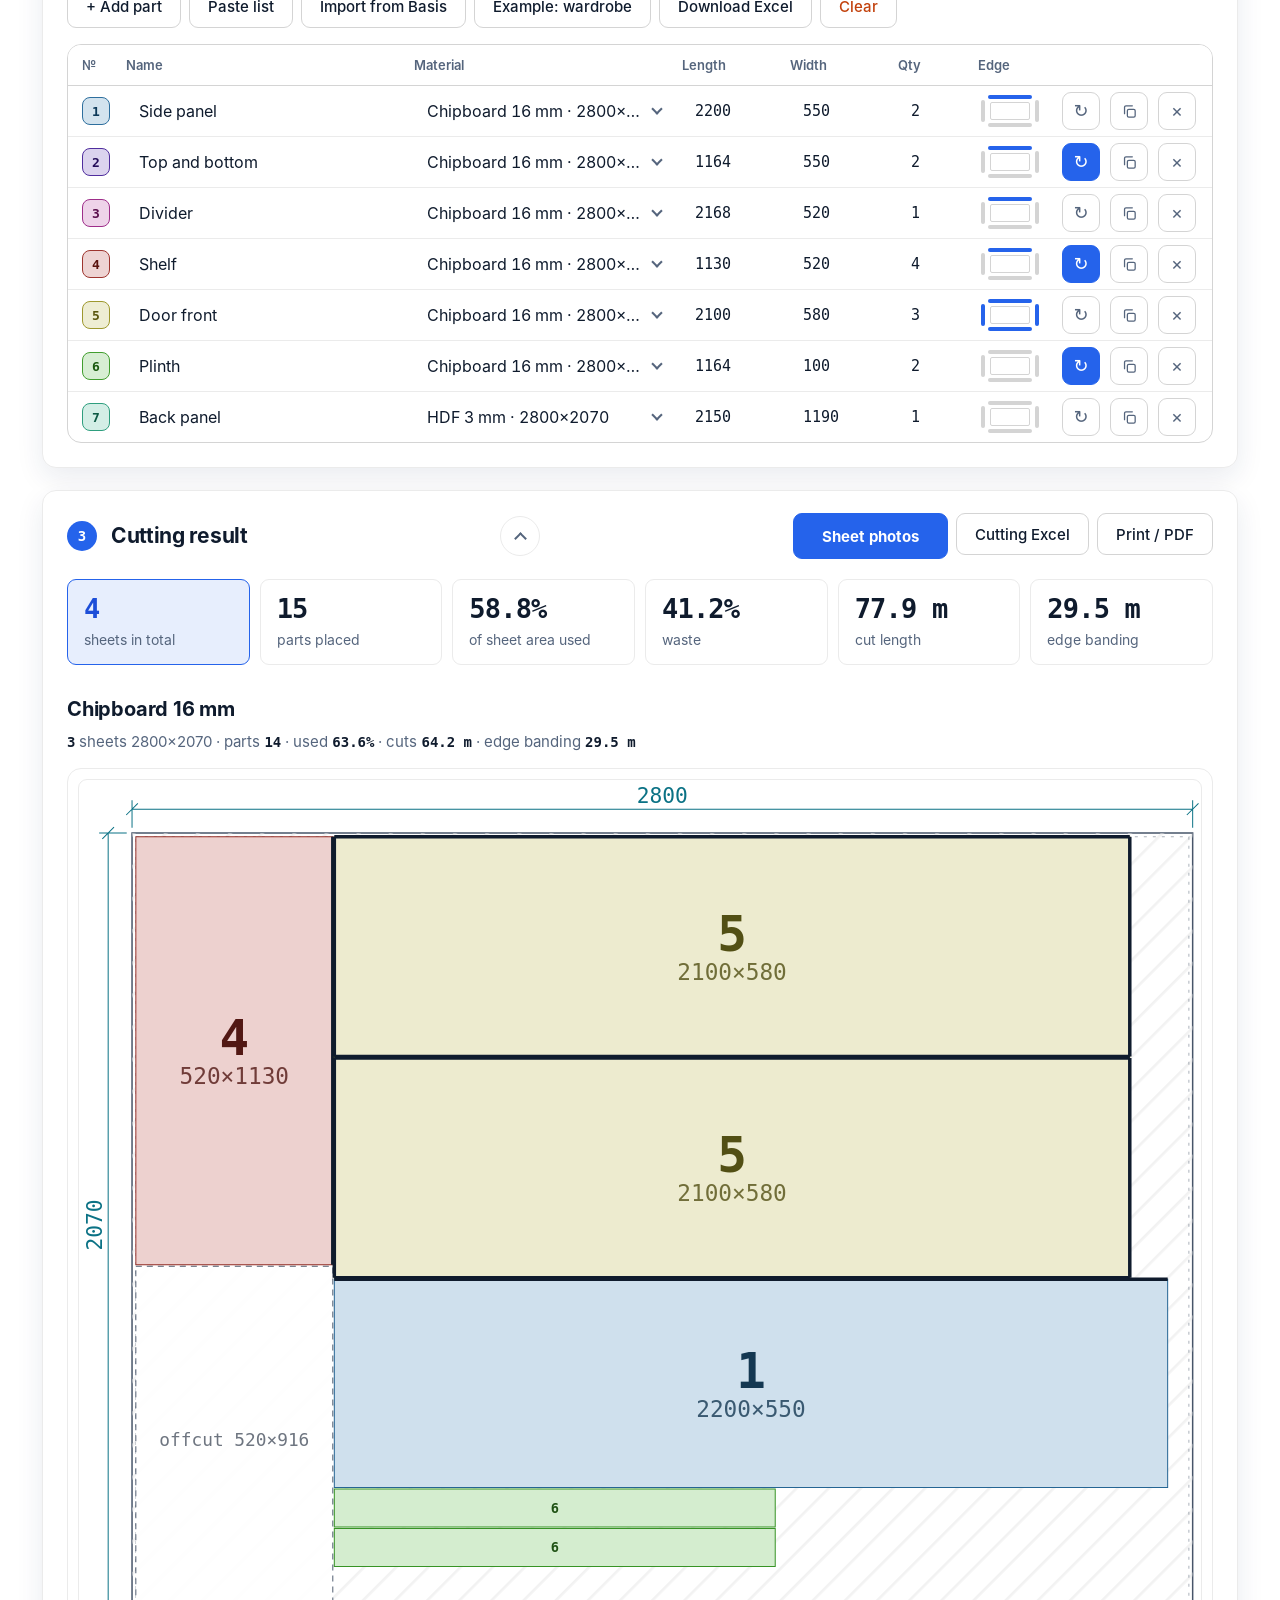
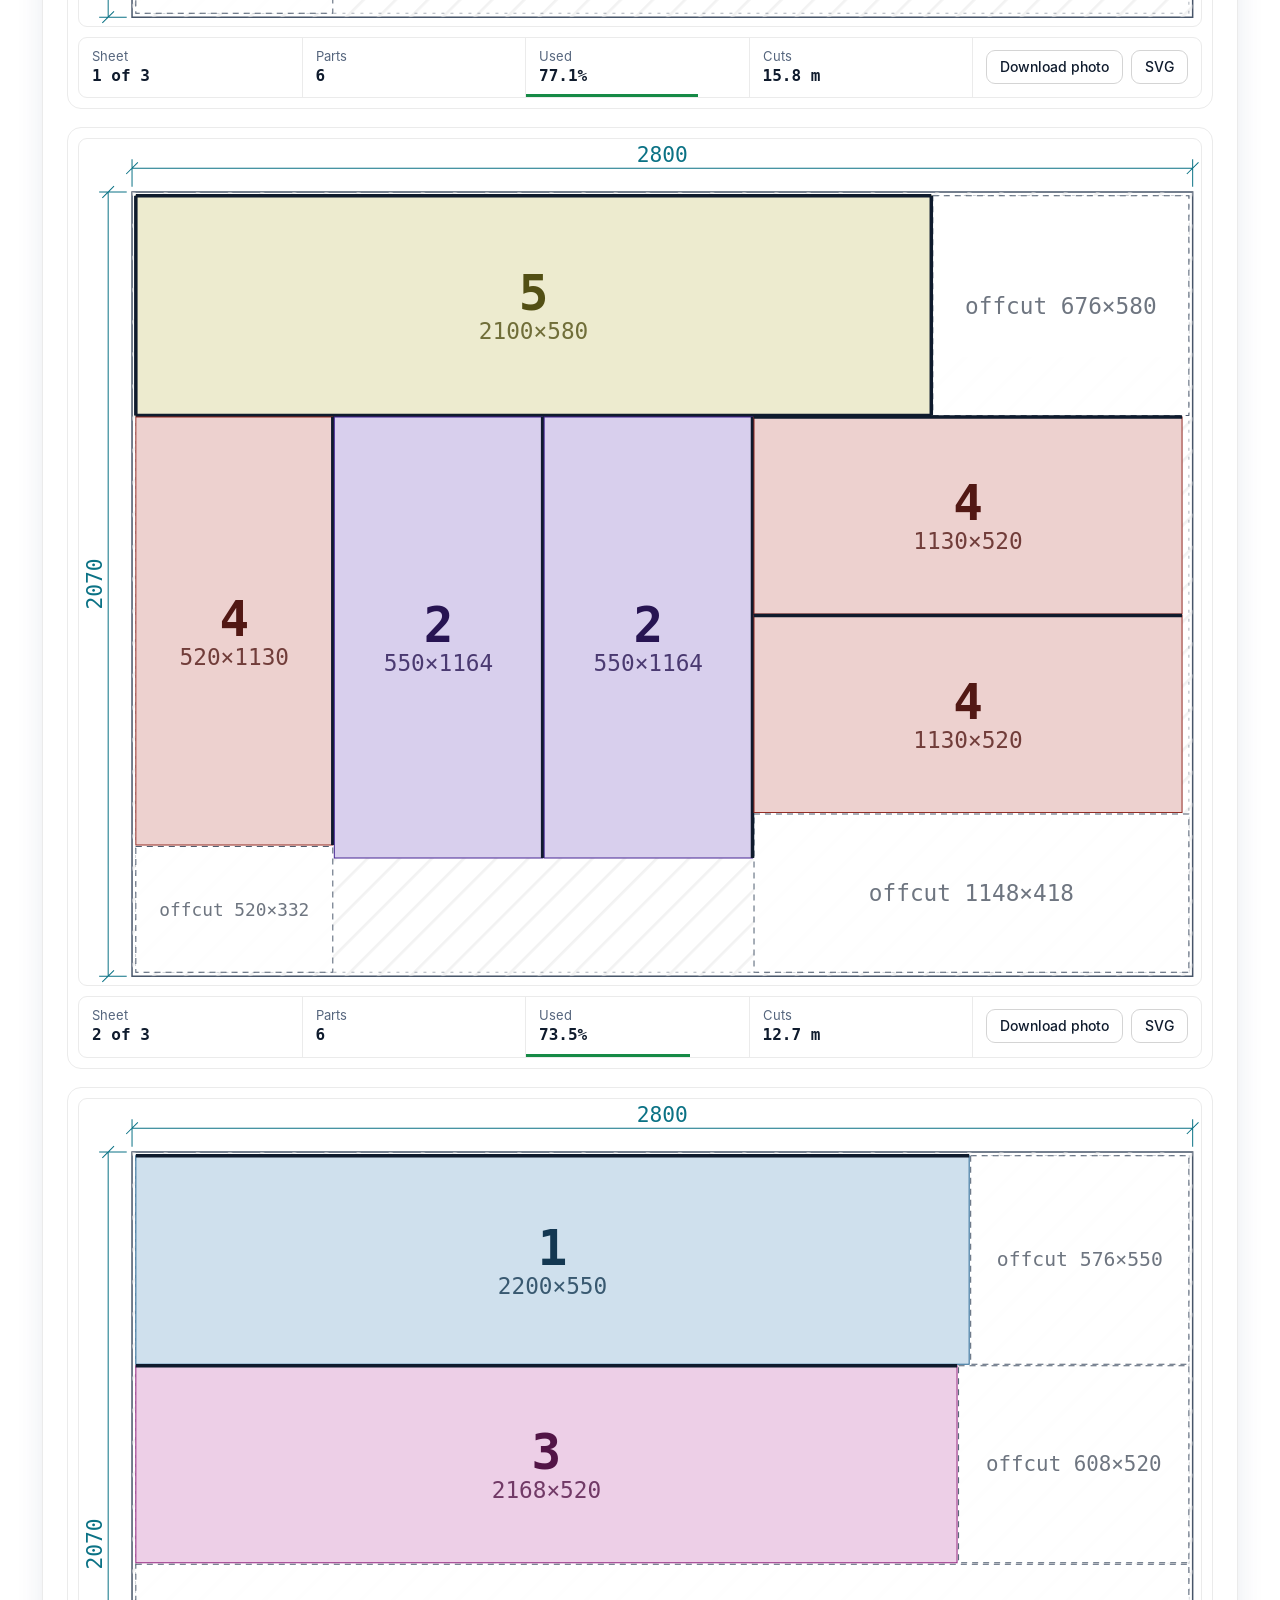
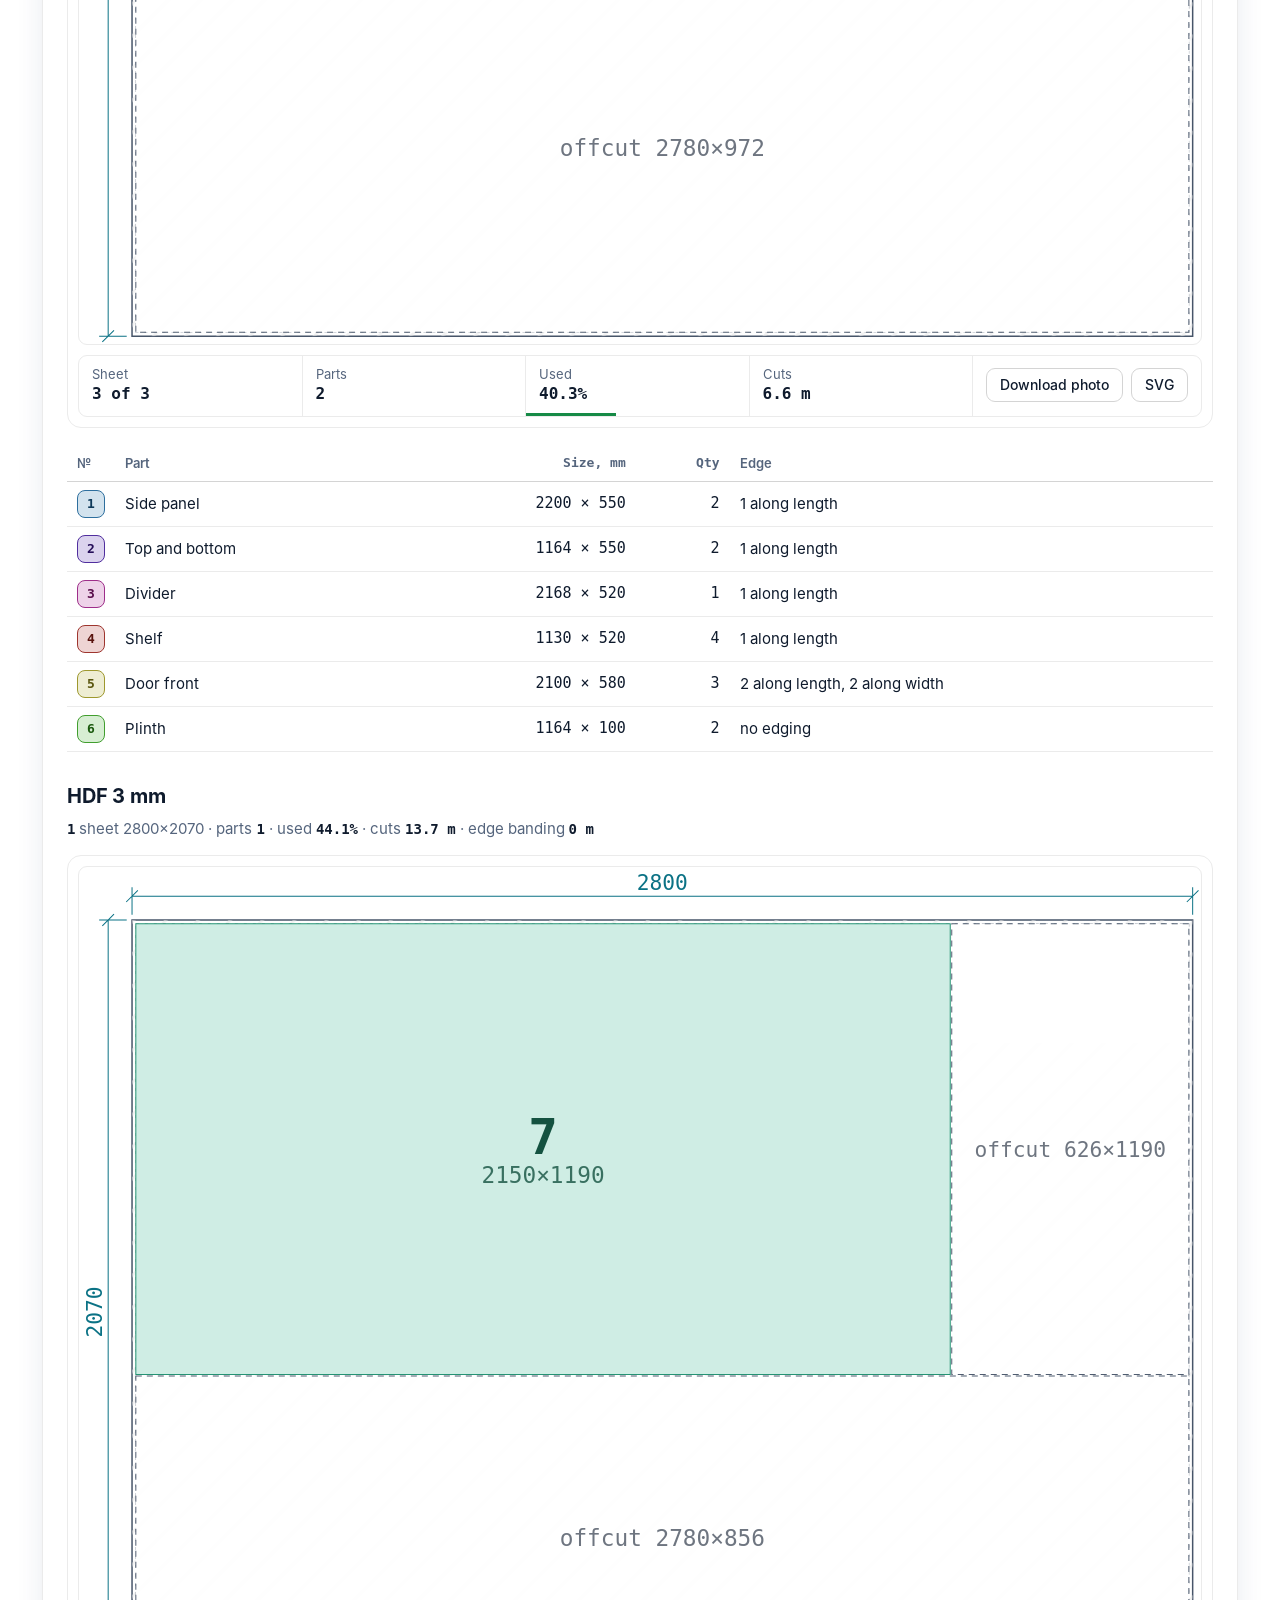
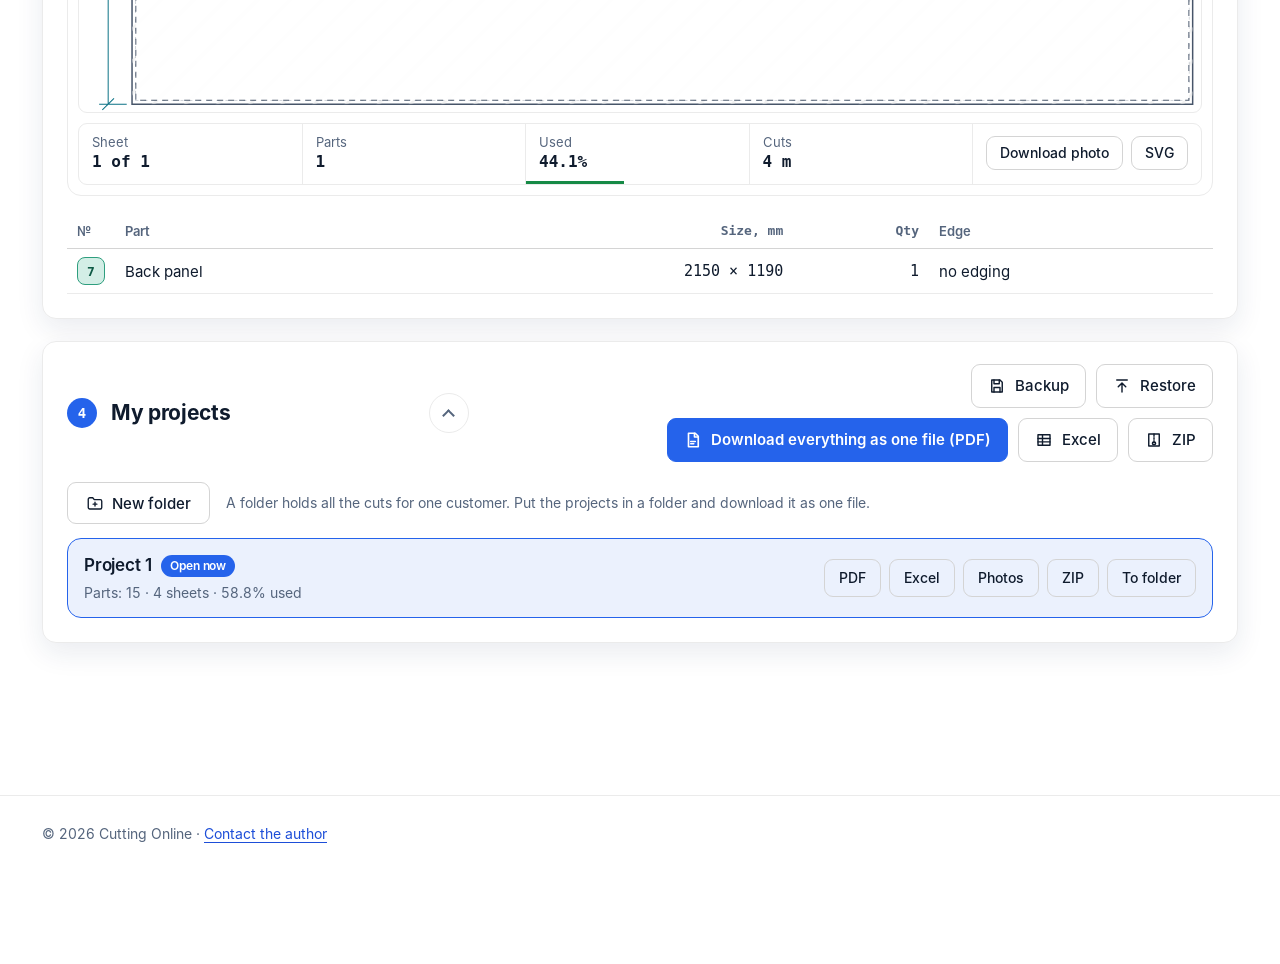
==== commit ca22915a: "Add files via upload" ====
--- a/index.html
+++ b/index.html
@@ -19,8 +19,8 @@
 
     <link rel="preload" href="./fonts/inter-400.woff" as="font" type="font/woff" crossorigin>
 
-    <link rel="stylesheet" href="./css/reset.css?v=32">
-    <link rel="stylesheet" href="./css/style.css?v=32">
+    <link rel="stylesheet" href="./css/reset.css?v=36">
+    <link rel="stylesheet" href="./css/style.css?v=36">
 
     <link rel="icon" type="image/svg+xml" href="./img/favicon.svg">
     <link rel="icon" type="image/png" sizes="32x32" href="./icons/favicon-32.png">
@@ -32,7 +32,7 @@
     <meta name="apple-mobile-web-app-title" content="Раскрой">
     <meta name="apple-mobile-web-app-status-bar-style" content="black-translucent">
 
-    <script src="./js/theme-init.js?v=32"></script>
+    <script src="./js/theme-init.js?v=36"></script>
 </head>
 
 <body class="rk-page">
@@ -164,8 +164,13 @@
                 <div class="rk-paste" id="rk-paste" hidden>
                     <label class="rk-f rk-f--wide">
                         <span data-i18n="paste.list">Список деталей</span>
-                        <textarea class="rk-input" id="rk-paste-text" rows="6" spellcheck="false"></textarea>
+                        <textarea class="rk-input" id="rk-paste-text" rows="6" spellcheck="false" placeholder="" data-i18n-attr="placeholder:paste.ph"></textarea>
                     </label>
+                    <div class="rk-paste-tools">
+                        <button type="button" class="rk-btn rk-btn--ghost rk-btn--sm" id="rk-paste-clip" data-i18n="paste.clip">Вставить из буфера</button>
+                        <p class="rk-hint" data-i18n="paste.hint">Можно вставить сообщение заказчика как есть: «Боковина 720х560 - 2 шт», «полка 800 на 300 по 4», «70х50 см».</p>
+                    </div>
+                    <div class="rk-paste-prev" id="rk-paste-prev" hidden></div>
                     <div class="rk-paste-row">
                         <label class="rk-f"><span data-i18n="paste.mat">Материал для импорта</span><select class="rk-input" id="rk-paste-mat"></select></label>
                         <button type="button" class="rk-btn" id="rk-paste-go" data-i18n="paste.go">Добавить в список</button>
@@ -198,6 +203,7 @@
                         <p class="rk-print-only" id="rk-print-name"></p>
                     </div>
                     <div class="rk-actions">
+                        <button type="button" class="rk-btn rk-btn--main" id="rk-photos" data-i18n="b.photos">Фото листов</button>
                         <button type="button" class="rk-btn rk-btn--ghost" id="rk-csv-cut" data-i18n="b.csvcut">Excel раскроя</button>
                         <button type="button" class="rk-btn rk-btn--ghost" id="rk-print" data-i18n="b.print">Печать / PDF</button>
                     </div>
@@ -387,22 +393,24 @@
         </div>
     </footer>
 
-    <script src="./js/ui.js?v=32" defer></script>
-    <script src="./js/fabric-i18n.js?v=32" defer></script>
-    <script src="./js/look-i18n.js?v=32" defer></script>
-    <script src="./js/export-i18n.js?v=32" defer></script>
-    <script src="./js/dialog.js?v=32" defer></script>
-    <script src="./js/colorpick.js?v=32" defer></script>
-    <script src="./js/fold.js?v=32" defer></script>
-    <script src="./js/i18n.js?v=32" defer></script>
-    <script src="./js/export.js?v=32" defer></script>
-    <script src="./js/select.js?v=32" defer></script>
-    <script src="./js/raskroy-core.js?v=32" defer></script>
-    <script src="./js/raskroy.js?v=32" defer></script>
-    <script src="./js/fabric-core.js?v=32" defer></script>
-    <script src="./js/fabric.js?v=32" defer></script>
-    <script src="./js/look.js?v=32" defer></script>
-    <script src="./js/app.js?v=32" defer></script>
+    <script src="./js/ui.js?v=36" defer></script>
+    <script src="./js/fabric-i18n.js?v=36" defer></script>
+    <script src="./js/look-i18n.js?v=36" defer></script>
+    <script src="./js/export-i18n.js?v=36" defer></script>
+    <script src="./js/dialog.js?v=36" defer></script>
+    <script src="./js/colorpick.js?v=36" defer></script>
+    <script src="./js/fold.js?v=36" defer></script>
+    <script src="./js/i18n.js?v=36" defer></script>
+    <script src="./js/export.js?v=36" defer></script>
+    <script src="./js/select.js?v=36" defer></script>
+    <script src="./js/smartpaste.js?v=36" defer></script>
+    <script src="./js/photos.js?v=36" defer></script>
+    <script src="./js/raskroy-core.js?v=36" defer></script>
+    <script src="./js/raskroy.js?v=36" defer></script>
+    <script src="./js/fabric-core.js?v=36" defer></script>
+    <script src="./js/fabric.js?v=36" defer></script>
+    <script src="./js/look.js?v=36" defer></script>
+    <script src="./js/app.js?v=36" defer></script>
 </body>
 
 </html>
--- a/css/style.css
+++ b/css/style.css
@@ -1013,3 +1013,35 @@
     .rk-folder-acts { width: 100%; }
     .rk-folder-acts .rk-btn { flex: 1 1 auto; }
 }
+
+/* ---- Умная вставка ---- */
+.rk-paste-tools { display: flex; flex-wrap: wrap; align-items: center; gap: 8px 14px; margin: 8px 0 0; }
+.rk-paste-tools .rk-hint { flex: 1 1 220px; margin: 0; }
+.rk-paste-prev { margin: 10px 0 0; border: 1px solid var(--line2); border-radius: var(--r); background: var(--panel2); overflow: hidden; }
+.rk-pp { width: 100%; border-collapse: collapse; font-size: 14px; }
+.rk-pp td { padding: 7px 12px; border-top: 1px solid var(--line); }
+.rk-pp tr:first-child td { border-top: 0; }
+.rk-pp td:nth-child(2), .rk-pp td:nth-child(3) { text-align: right; white-space: nowrap; font-variant-numeric: tabular-nums; }
+.rk-pp-bad { margin: 0; padding: 8px 12px; font-size: 13px; color: var(--danger, #d64545); border-top: 1px solid var(--line); overflow-wrap: anywhere; }
+
+/* ---- Фото листов ---- */
+.rkp-wrap { align-items: stretch; padding: 12px; }
+.rkp-card { width: min(100%, 760px); max-height: 100%; margin: 0 auto; padding: 16px 16px 12px; text-align: left; gap: 10px; }
+.rkp-head { display: flex; align-items: center; justify-content: space-between; gap: 12px; }
+.rkp-title { font-size: 19px; font-weight: 700; }
+.rkp-sub { margin: 0; font-size: 14px; color: var(--muted); }
+.rkp-list { flex: 1 1 auto; min-height: 0; overflow: auto; display: grid; grid-template-columns: 1fr; gap: 12px; grid-auto-rows: max-content; align-content: start; padding: 2px 0; overscroll-behavior: contain; }
+.rkp-item { margin: 0; border: 1px solid var(--line2); border-radius: var(--r); background: #fff; overflow: hidden; }
+.rkp-img { display: block; width: 100%; height: auto; max-height: 260px; object-fit: contain; background: #fff; cursor: zoom-in; }
+.rkp-item.is-big .rkp-img { max-height: none; cursor: zoom-out; }
+.rkp-cap { display: flex; align-items: center; justify-content: space-between; gap: 10px; padding: 10px 12px; background: var(--panel); border-top: 1px solid var(--line); }
+.rkp-nm { min-width: 0; display: flex; flex-direction: column; gap: 2px; font-size: 14px; }
+.rkp-nm b { overflow-wrap: anywhere; }
+.rkp-nm span { font-size: 12px; color: var(--muted); overflow-wrap: anywhere; }
+.rkp-dl { flex: none; width: auto !important; min-height: 40px !important; }
+.rkp-foot { display: flex; flex-wrap: wrap; gap: 8px; }
+.rkp-foot .rk-btn { flex: 1 1 140px; width: auto; }
+@media (min-width: 700px) { .rkp-list { grid-template-columns: 1fr 1fr; } .rkp-wrap { padding: 28px; } }
+
+.rkp-wrap { grid-template-rows: minmax(0, 1fr); align-items: center; }
+.rkp-card { max-height: 100%; min-height: 0; }
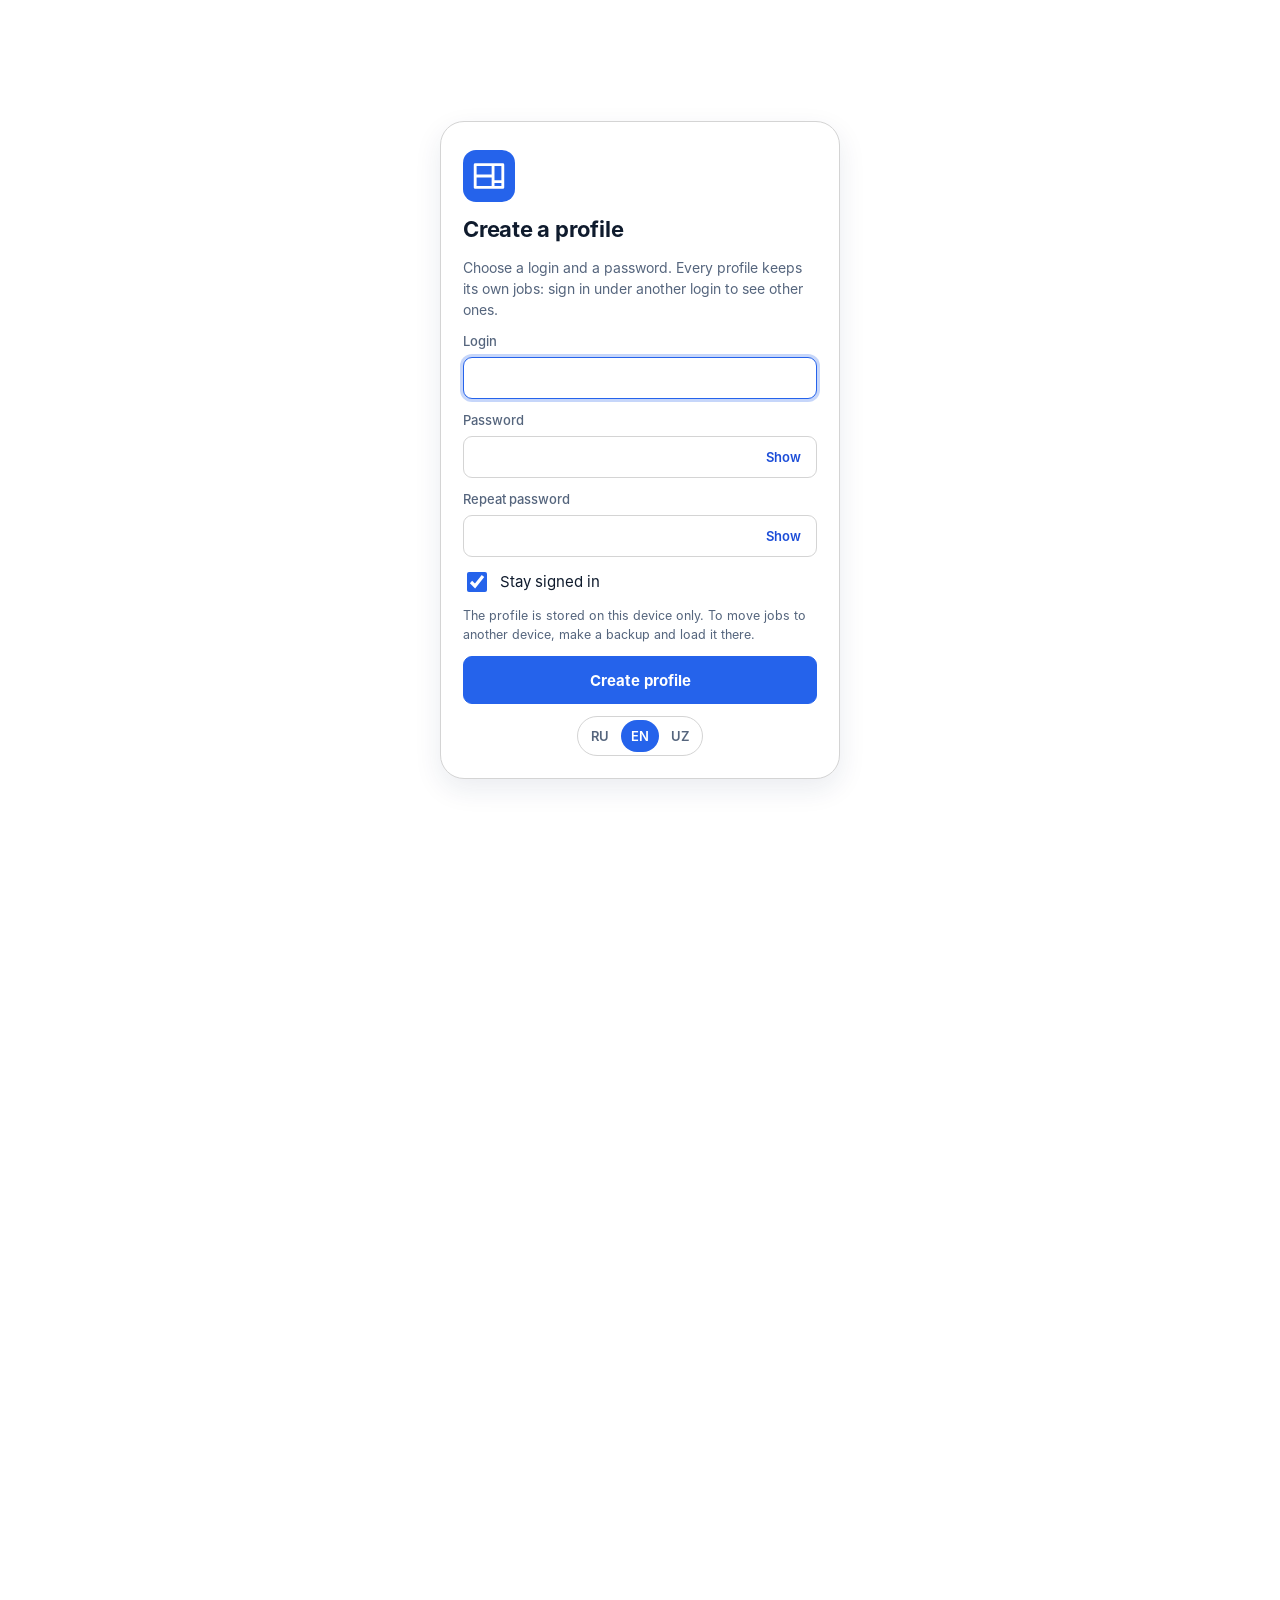
==== commit 499ca08f: "Add files via upload" ====
--- a/index.html
+++ b/index.html
@@ -19,8 +19,8 @@
 
     <link rel="preload" href="./fonts/inter-400.woff" as="font" type="font/woff" crossorigin>
 
-    <link rel="stylesheet" href="./css/reset.css?v=36">
-    <link rel="stylesheet" href="./css/style.css?v=36">
+    <link rel="stylesheet" href="./css/reset.css?v=38">
+    <link rel="stylesheet" href="./css/style.css?v=38">
 
     <link rel="icon" type="image/svg+xml" href="./img/favicon.svg">
     <link rel="icon" type="image/png" sizes="32x32" href="./icons/favicon-32.png">
@@ -32,7 +32,7 @@
     <meta name="apple-mobile-web-app-title" content="Раскрой">
     <meta name="apple-mobile-web-app-status-bar-style" content="black-translucent">
 
-    <script src="./js/theme-init.js?v=36"></script>
+    <script src="./js/theme-init.js?v=38"></script>
 </head>
 
 <body class="rk-page">
@@ -49,6 +49,7 @@
             </div>
             <button type="button" class="lk-open" data-look-open aria-haspopup="dialog" aria-controls="lk" aria-label="Оформление" title="Оформление" data-i18n-attr="aria-label:lk.title;title:lk.title"><svg viewBox="0 0 24 24" aria-hidden="true"><path d="M12 3a9 9 0 1 0 0 18c1.2 0 2-.8 2-1.8 0-.5-.2-.9-.5-1.3-.3-.4-.5-.8-.5-1.3 0-1 .8-1.8 1.8-1.8H17a4 4 0 0 0 4-4c0-4.4-4-8-9-8z"/><circle cx="7.5" cy="11" r="1.1"/><circle cx="10" cy="7" r="1.1"/><circle cx="14.5" cy="7" r="1.1"/></svg></button>
             <button type="button" class="rk-install" data-install hidden title="Установить приложение" data-i18n-attr="title:app.install"><svg viewBox="0 0 24 24" aria-hidden="true"><path d="M12 4v11M7 11l5 5 5-5M5 20h14"/></svg><span data-i18n="app.install">Установить приложение</span></button>
+            <button type="button" class="au-btn" data-au-open hidden aria-haspopup="menu" aria-expanded="false" aria-label="Профиль" title="Профиль" data-i18n-attr="aria-label:au.btn;title:au.btn"><span class="au-av" data-au-av aria-hidden="true">?</span></button>
         </div>
     </header>
 
@@ -342,6 +343,7 @@
         <button type="button" class="isl-btn" title="Настройки" data-i18n-attr="title:nav.set" id="isl-set" aria-expanded="false" aria-controls="isl-pop"><svg viewBox="0 0 24 24" aria-hidden="true"><path d="M4 6h9M19 6h1M4 12h3M13 12h7M4 18h9M19 18h1"/><circle cx="16" cy="6" r="2.2"/><circle cx="10" cy="12" r="2.2"/><circle cx="16" cy="18" r="2.2"/></svg><span data-i18n="nav.set">Настройки</span></button>
     </nav>
     <div class="isl-pop" id="isl-pop" hidden>
+        <button type="button" class="rk-btn au-row" data-au-open hidden aria-haspopup="menu" aria-expanded="false"><span class="au-av au-av--sm" data-au-av aria-hidden="true">?</span><span class="au-rowname" data-au-name></span></button>
         <button type="button" class="rk-install rk-install--pop" data-install hidden><svg viewBox="0 0 24 24" aria-hidden="true"><path d="M12 4v11M7 11l5 5 5-5M5 20h14"/></svg><span data-i18n="app.install">Установить приложение</span></button>
         <div class="lang-switch" role="radiogroup" aria-label="Язык" data-i18n-attr="aria-label:lang.aria">
             <button type="button" role="radio" data-lang-set="ru" aria-checked="false" title="Русский" lang="ru">RU</button>
@@ -393,24 +395,25 @@
         </div>
     </footer>
 
-    <script src="./js/ui.js?v=36" defer></script>
-    <script src="./js/fabric-i18n.js?v=36" defer></script>
-    <script src="./js/look-i18n.js?v=36" defer></script>
-    <script src="./js/export-i18n.js?v=36" defer></script>
-    <script src="./js/dialog.js?v=36" defer></script>
-    <script src="./js/colorpick.js?v=36" defer></script>
-    <script src="./js/fold.js?v=36" defer></script>
-    <script src="./js/i18n.js?v=36" defer></script>
-    <script src="./js/export.js?v=36" defer></script>
-    <script src="./js/select.js?v=36" defer></script>
-    <script src="./js/smartpaste.js?v=36" defer></script>
-    <script src="./js/photos.js?v=36" defer></script>
-    <script src="./js/raskroy-core.js?v=36" defer></script>
-    <script src="./js/raskroy.js?v=36" defer></script>
-    <script src="./js/fabric-core.js?v=36" defer></script>
-    <script src="./js/fabric.js?v=36" defer></script>
-    <script src="./js/look.js?v=36" defer></script>
-    <script src="./js/app.js?v=36" defer></script>
+    <script src="./js/auth.js?v=38" defer></script>
+    <script src="./js/ui.js?v=38" defer></script>
+    <script src="./js/fabric-i18n.js?v=38" defer></script>
+    <script src="./js/look-i18n.js?v=38" defer></script>
+    <script src="./js/export-i18n.js?v=38" defer></script>
+    <script src="./js/dialog.js?v=38" defer></script>
+    <script src="./js/colorpick.js?v=38" defer></script>
+    <script src="./js/fold.js?v=38" defer></script>
+    <script src="./js/i18n.js?v=38" defer></script>
+    <script src="./js/export.js?v=38" defer></script>
+    <script src="./js/select.js?v=38" defer></script>
+    <script src="./js/smartpaste.js?v=38" defer></script>
+    <script src="./js/photos.js?v=38" defer></script>
+    <script src="./js/raskroy-core.js?v=38" defer></script>
+    <script src="./js/raskroy.js?v=38" defer></script>
+    <script src="./js/fabric-core.js?v=38" defer></script>
+    <script src="./js/fabric.js?v=38" defer></script>
+    <script src="./js/look.js?v=38" defer></script>
+    <script src="./js/app.js?v=38" defer></script>
 </body>
 
 </html>
--- a/css/style.css
+++ b/css/style.css
@@ -1045,3 +1045,80 @@
 
 .rkp-wrap { grid-template-rows: minmax(0, 1fr); align-items: center; }
 .rkp-card { max-height: 100%; min-height: 0; }
+
+/* ---- Слабые телефоны: без размытия, лёгкие тени и без лишних переходов ---- */
+.rk-auto-note--bad { border-color: color-mix(in srgb, #e5484d 45%, var(--line)); background: color-mix(in srgb, #e5484d 8%, var(--panel2)); }
+html.rk-lite *, html.rk-lite *::before, html.rk-lite *::after { -webkit-backdrop-filter: none !important; backdrop-filter: none !important; }
+html.rk-lite .rk-island, html.rk-lite .rk-appbar { background: color-mix(in srgb, var(--panel) 94%, transparent) !important; }
+html.rk-lite .rk-sheet, html.rk-lite .rk-card, html.rk-lite .rk-sec { box-shadow: none !important; }
+html.rk-lite * { transition-duration: .01s !important; }
+
+/* ---------- Профили: кнопка, меню, вход ---------- */
+html.rk-locked body > *:not(.rk-auth):not(script) { visibility: hidden; }
+html.rk-locked, html.rk-locked body { overflow: hidden; }
+.au-av { display: inline-grid; place-items: center; flex: none; width: 100%; height: 100%; border-radius: 50%; color: #fff; font: 700 16px/1 var(--font); text-transform: uppercase; user-select: none; }
+.au-btn { display: inline-grid; place-items: center; width: 38px; height: 38px; flex: none; padding: 0; border: 2px solid var(--line2); border-radius: 50%; background: var(--panel); cursor: pointer; overflow: hidden; transition: transform .15s, border-color .15s; }
+.au-btn[hidden] { display: none; }
+.au-btn:hover { transform: scale(1.06); border-color: var(--accent); }
+.au-btn[aria-expanded="true"] { border-color: var(--accent); }
+.au-btn:focus-visible { outline: 2px solid var(--accent); outline-offset: 2px; }
+.site-header-row > .au-btn { margin-left: 2px; }
+@media (max-width: 1100px) { .site-header-row > .au-btn { margin-left: auto; } }
+.au-row { width: 100%; justify-content: flex-start; gap: 10px; height: 44px; }
+.au-row[hidden] { display: none; }
+.au-row .au-av { width: 28px; height: 28px; font-size: 13px; }
+.au-rowname { min-width: 0; overflow: hidden; text-overflow: ellipsis; white-space: nowrap; font-weight: 600; }
+.au-av--sm { width: 28px; height: 28px; font-size: 13px; }
+.au-av--lg { width: 46px; height: 46px; font-size: 20px; }
+
+.au-pop { position: fixed; z-index: 96; display: flex; flex-direction: column; padding: 8px; overflow-y: auto; border: 1px solid var(--line2); border-radius: 18px; background: var(--panel); color: var(--text); box-shadow: 0 18px 50px rgba(5, 10, 24, .45); animation: rkx-in .14s ease-out; }
+.au-head { display: flex; align-items: center; gap: 12px; padding: 8px 8px 12px; }
+.au-who { min-width: 0; display: flex; flex-direction: column; gap: 2px; }
+.au-who b { font-size: 16px; overflow: hidden; text-overflow: ellipsis; white-space: nowrap; }
+.au-who span { font-size: 13px; color: var(--muted); }
+.au-cap { margin: 6px 10px 2px; font-size: 12px; font-weight: 600; letter-spacing: .04em; text-transform: uppercase; color: var(--muted); }
+.au-sep { height: 1px; margin: 6px 4px; background: var(--line); }
+.au-item { display: flex; align-items: center; gap: 12px; width: 100%; min-height: 44px; padding: 0 10px; border: 0; border-radius: 12px; background: transparent; color: var(--text); font: 500 15px var(--font); text-align: left; cursor: pointer; }
+.au-item:hover, .au-item:focus-visible { background: var(--panel2); outline: none; }
+.au-item .au-ico { display: grid; place-items: center; width: 28px; height: 28px; flex: none; color: var(--muted); }
+.au-item .au-ico svg { width: 20px; height: 20px; fill: none; stroke: currentColor; stroke-width: 1.9; stroke-linecap: round; stroke-linejoin: round; }
+.au-item .au-av--sm { flex: none; }
+.au-item span:not(.au-av):not(.au-ico) { min-width: 0; overflow: hidden; text-overflow: ellipsis; white-space: nowrap; }
+.au-item--bad, .au-item--bad .au-ico { color: #ff7a3d; }
+:root[data-theme="light"] .au-item--bad, :root[data-theme="light"] .au-item--bad .au-ico { color: #c2410c; }
+
+.rk-auth { position: fixed; inset: 0; z-index: 200; display: grid; place-items: center; padding: 20px; overflow-y: auto; background: var(--bg); }
+.au-card { width: min(100%, 400px); display: flex; flex-direction: column; gap: 12px; text-align: left; }
+.rk-auth .au-card { padding: 28px 22px 22px; border: 1px solid var(--line2); border-radius: 24px; background: var(--panel); box-shadow: var(--shadow); }
+.au-modal { width: min(100%, 400px); text-align: left; padding: 22px 20px 18px; }
+.au-logo { width: 52px; height: 52px; }
+.au-logo svg { width: 100%; height: 100%; }
+.au-logo .lg-bg { fill: var(--logo-bg); } .au-logo .lg-fg { fill: none; stroke: var(--logo-fg); stroke-width: 3.5; stroke-linecap: round; stroke-linejoin: round; }
+.au-h { margin: 0; font-size: 22px; font-weight: 700; letter-spacing: -.01em; }
+.au-sub { margin: 0; font-size: 14px; line-height: 1.5; color: var(--muted); }
+.au-mig { margin: 0; padding: 10px 12px; font-size: 13px; line-height: 1.45; border-radius: 12px; background: color-mix(in srgb, var(--accent) 12%, transparent); color: var(--text); }
+.au-form { display: flex; flex-direction: column; gap: 12px; }
+.au-f .rk-input { font-family: var(--font); font-size: 16px; }
+.au-in { position: relative; display: flex; }
+.au-in .rk-input { padding-right: 84px; }
+.au-in .rk-input[type="text"]:only-child { padding-right: 12px; }
+.au-eye { position: absolute; right: 4px; top: 4px; bottom: 4px; padding: 0 12px; border: 0; border-radius: 8px; background: transparent; color: var(--accent-ink); font: 600 13px var(--font); cursor: pointer; }
+.au-eye:hover { background: var(--panel2); }
+.au-stay { display: flex; align-items: center; gap: 10px; font-size: 15px; cursor: pointer; }
+.au-stay input { width: 20px; height: 20px; accent-color: var(--accent); }
+.au-note { margin: 0; font-size: 12.5px; line-height: 1.5; color: var(--muted); }
+.au-err { margin: 0; min-height: 0; font-size: 14px; font-weight: 600; color: var(--warn, #e11d48); }
+.au-err:empty { display: none; }
+.au-btns { display: grid; gap: 10px; }
+.au-btns--2 { grid-template-columns: 1fr 1fr; }
+.au-btns .rk-btn { width: 100%; justify-content: center; min-height: 48px; padding: 0 12px; }
+.au-link { align-self: center; padding: 10px 12px; border: 0; background: transparent; color: var(--accent-ink); font: 600 14px var(--font); text-decoration: underline; text-underline-offset: 3px; cursor: pointer; }
+.au-lang { align-self: center; }
+.au-chip { display: flex; align-items: center; gap: 12px; padding: 10px 12px; border: 1px solid var(--line2); border-radius: 14px; background: var(--panel2); }
+.au-chip .au-av { width: 36px; height: 36px; font-size: 16px; }
+.au-chip b { font-size: 16px; overflow-wrap: anywhere; }
+.au-chips { display: flex; flex-wrap: wrap; gap: 8px; }
+.au-chipb { display: inline-flex; align-items: center; gap: 8px; max-width: 100%; padding: 4px 12px 4px 4px; border: 1px solid var(--line2); border-radius: 999px; background: var(--panel2); color: var(--text); font: 600 14px var(--font); cursor: pointer; }
+.au-chipb:hover { border-color: var(--accent); }
+.au-chipb .au-av { width: 28px; height: 28px; font-size: 13px; }
+@media print { .au-btn, .au-pop, .rk-auth { display: none !important; } }
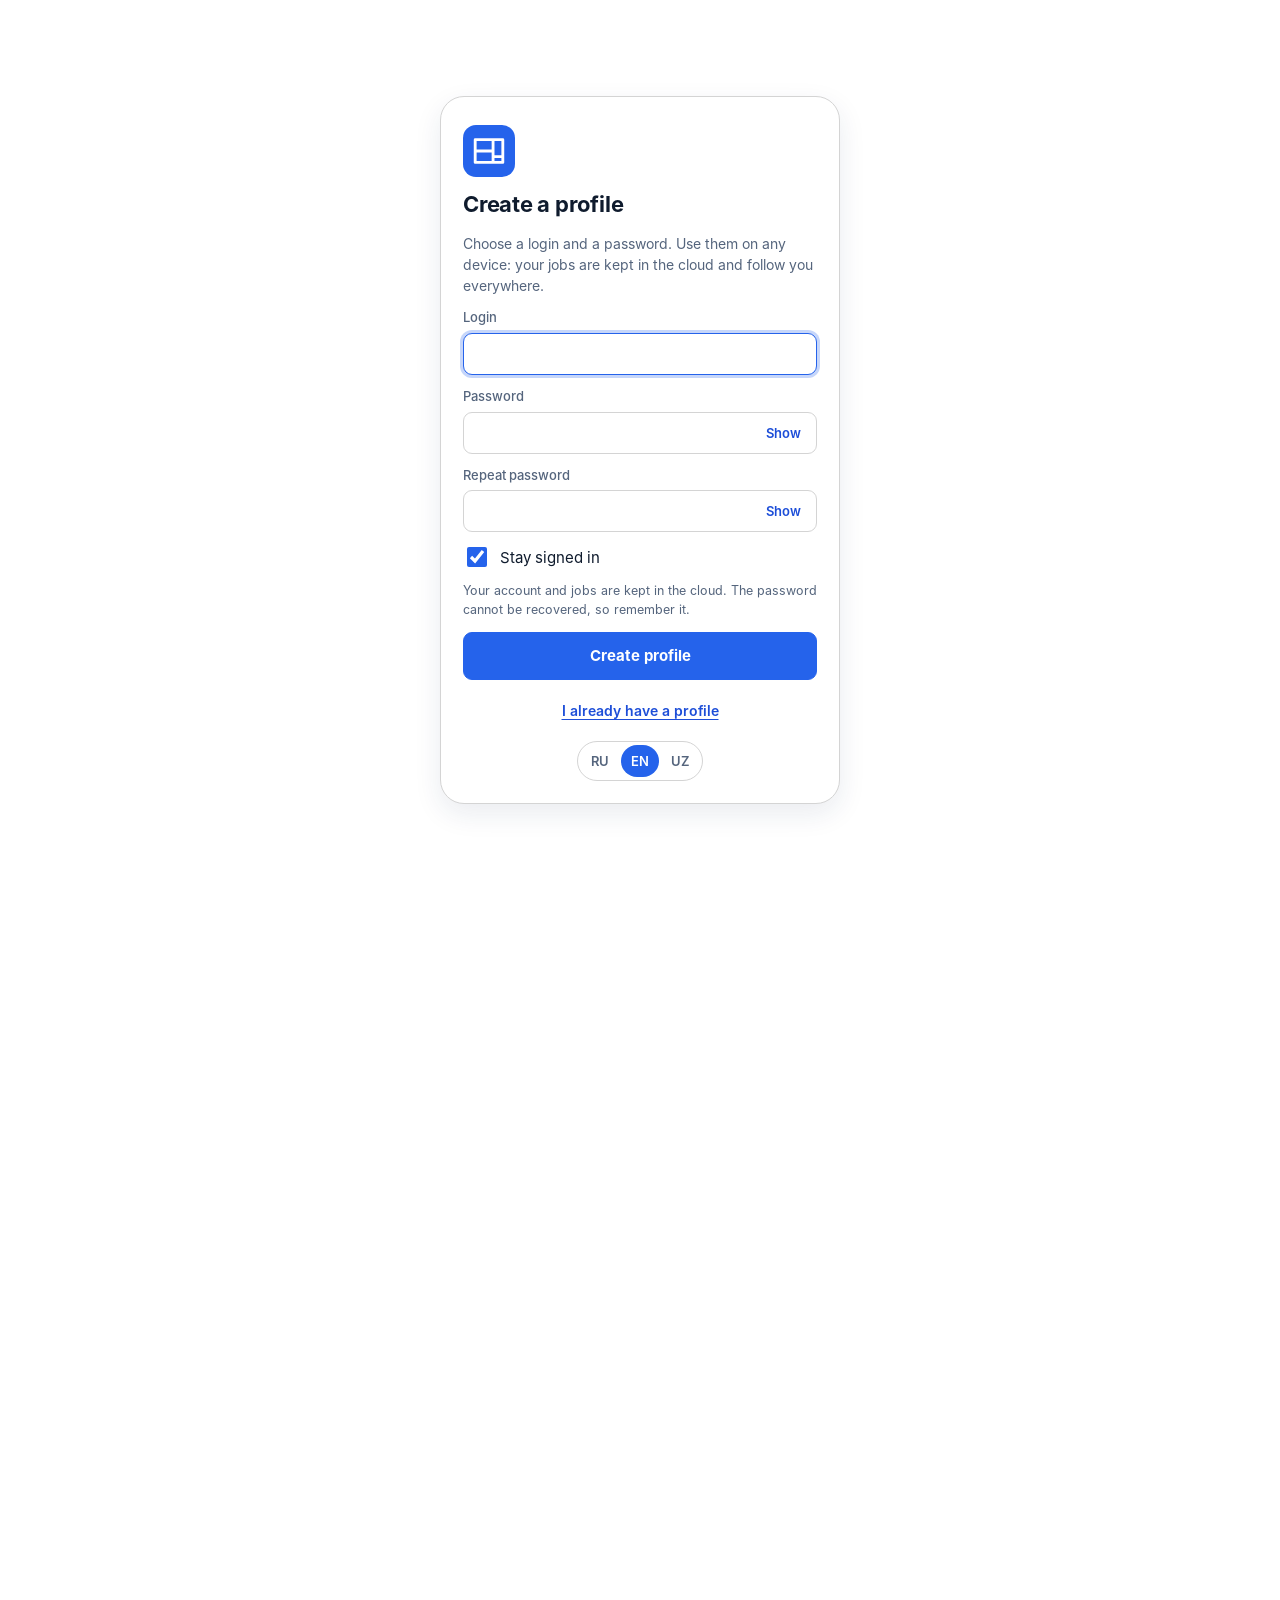
==== commit 83634626: "Add files via upload" ====
--- a/index.html
+++ b/index.html
@@ -3,7 +3,7 @@
 
 <head>
     <meta charset="UTF-8">
-    <meta http-equiv="Content-Security-Policy" content="default-src 'self'; script-src 'self'; style-src 'self' 'unsafe-inline'; font-src 'self'; manifest-src 'self'; img-src 'self' data: blob:; media-src 'self' blob:; connect-src 'self' blob: data:; worker-src 'self' blob:; object-src 'none'; base-uri 'self'; form-action 'self'">
+    <meta http-equiv="Content-Security-Policy" content="default-src 'self'; script-src 'self'; style-src 'self' 'unsafe-inline'; font-src 'self'; manifest-src 'self'; img-src 'self' data: blob:; media-src 'self' blob:; connect-src 'self' blob: data: https://*.supabase.co; worker-src 'self' blob:; object-src 'none'; base-uri 'self'; form-action 'self'">
     <meta name="viewport" content="width=device-width, initial-scale=1.0">
     <title>Онлайн-раскрой плитных материалов</title>
     <meta name="description" content="Бесплатный онлайн-раскрой ЛДСП, МДФ и фанеры: карты раскроя, расчёт листов, кромки и длины реза. Работает в браузере, данные остаются у вас." data-i18n-attr="content:meta.desc">
@@ -19,8 +19,8 @@
 
     <link rel="preload" href="./fonts/inter-400.woff" as="font" type="font/woff" crossorigin>
 
-    <link rel="stylesheet" href="./css/reset.css?v=38">
-    <link rel="stylesheet" href="./css/style.css?v=38">
+    <link rel="stylesheet" href="./css/reset.css?v=39">
+    <link rel="stylesheet" href="./css/style.css?v=39">
 
     <link rel="icon" type="image/svg+xml" href="./img/favicon.svg">
     <link rel="icon" type="image/png" sizes="32x32" href="./icons/favicon-32.png">
@@ -32,7 +32,8 @@
     <meta name="apple-mobile-web-app-title" content="Раскрой">
     <meta name="apple-mobile-web-app-status-bar-style" content="black-translucent">
 
-    <script src="./js/theme-init.js?v=38"></script>
+    <script src="./js/cloud-config.js?v=39"></script>
+    <script src="./js/theme-init.js?v=39"></script>
 </head>
 
 <body class="rk-page">
@@ -395,25 +396,27 @@
         </div>
     </footer>
 
-    <script src="./js/auth.js?v=38" defer></script>
-    <script src="./js/ui.js?v=38" defer></script>
-    <script src="./js/fabric-i18n.js?v=38" defer></script>
-    <script src="./js/look-i18n.js?v=38" defer></script>
-    <script src="./js/export-i18n.js?v=38" defer></script>
-    <script src="./js/dialog.js?v=38" defer></script>
-    <script src="./js/colorpick.js?v=38" defer></script>
-    <script src="./js/fold.js?v=38" defer></script>
-    <script src="./js/i18n.js?v=38" defer></script>
-    <script src="./js/export.js?v=38" defer></script>
-    <script src="./js/select.js?v=38" defer></script>
-    <script src="./js/smartpaste.js?v=38" defer></script>
-    <script src="./js/photos.js?v=38" defer></script>
-    <script src="./js/raskroy-core.js?v=38" defer></script>
-    <script src="./js/raskroy.js?v=38" defer></script>
-    <script src="./js/fabric-core.js?v=38" defer></script>
-    <script src="./js/fabric.js?v=38" defer></script>
-    <script src="./js/look.js?v=38" defer></script>
-    <script src="./js/app.js?v=38" defer></script>
+    <script src="./js/cloud.js?v=39" defer></script>
+    <script src="./js/auth.js?v=39" defer></script>
+    <script src="./js/ui.js?v=39" defer></script>
+    <script src="./js/fabric-i18n.js?v=39" defer></script>
+    <script src="./js/look-i18n.js?v=39" defer></script>
+    <script src="./js/export-i18n.js?v=39" defer></script>
+    <script src="./js/dialog.js?v=39" defer></script>
+    <script src="./js/colorpick.js?v=39" defer></script>
+    <script src="./js/profile.js?v=39" defer></script>
+    <script src="./js/fold.js?v=39" defer></script>
+    <script src="./js/i18n.js?v=39" defer></script>
+    <script src="./js/export.js?v=39" defer></script>
+    <script src="./js/select.js?v=39" defer></script>
+    <script src="./js/smartpaste.js?v=39" defer></script>
+    <script src="./js/photos.js?v=39" defer></script>
+    <script src="./js/raskroy-core.js?v=39" defer></script>
+    <script src="./js/raskroy.js?v=39" defer></script>
+    <script src="./js/fabric-core.js?v=39" defer></script>
+    <script src="./js/fabric.js?v=39" defer></script>
+    <script src="./js/look.js?v=39" defer></script>
+    <script src="./js/app.js?v=39" defer></script>
 </body>
 
 </html>
--- a/css/style.css
+++ b/css/style.css
@@ -1056,12 +1056,24 @@
 /* ---------- Профили: кнопка, меню, вход ---------- */
 html.rk-locked body > *:not(.rk-auth):not(script) { visibility: hidden; }
 html.rk-locked, html.rk-locked body { overflow: hidden; }
-.au-av { display: inline-grid; place-items: center; flex: none; width: 100%; height: 100%; border-radius: 50%; color: #fff; font: 700 16px/1 var(--font); text-transform: uppercase; user-select: none; }
-.au-btn { display: inline-grid; place-items: center; width: 38px; height: 38px; flex: none; padding: 0; border: 2px solid var(--line2); border-radius: 50%; background: var(--panel); cursor: pointer; overflow: hidden; transition: transform .15s, border-color .15s; }
+.au-av { --avi: linear-gradient(135deg, #64748b, #334155); display: inline-grid; place-items: center; flex: none; width: 100%; height: 100%; box-sizing: border-box; border-radius: 50%; color: #fff; font: 700 16px/1 var(--font); text-transform: uppercase; user-select: none; background-image: var(--avi); background-size: cover; background-position: center; box-shadow: inset 0 0 0 1px rgba(0, 0, 0, .14); }
+.au-av--emoji { text-transform: none; font-size: 1.15em; }
+/* рамки аватарки */
+.au-av[data-ring="solid"] { box-shadow: 0 0 0 2px var(--panel), 0 0 0 4px var(--accent); }
+.au-av[data-ring="dash"] { outline: 2px dashed var(--accent); outline-offset: 2px; }
+.au-av[data-ring="glow"] { box-shadow: 0 0 0 2px var(--panel), 0 0 12px 3px color-mix(in srgb, var(--accent) 75%, transparent); }
+.au-av[data-ring="grad"], .au-av[data-ring="rainbow"] { border: 3px solid transparent; background-origin: padding-box, border-box; background-clip: padding-box, border-box; background-size: cover, 100% 100%; background-position: center, 0 0; box-shadow: none; }
+.au-av[data-ring="grad"] { background-image: var(--avi), linear-gradient(135deg, #f59e0b, #ec4899, #6366f1); }
+.au-av[data-ring="rainbow"] { background-image: var(--avi), linear-gradient(90deg, #f43f5e, #f59e0b, #10b981, #3b82f6, #a855f7, #f43f5e); background-size: cover, 300% 100%; animation: au-rb 3.2s linear infinite; }
+@keyframes au-rb { to { background-position: center, 300% 0; } }
+html.rk-lite .au-av[data-ring="rainbow"] { animation: none; }
+@media (prefers-reduced-motion: reduce) { .au-av[data-ring="rainbow"] { animation: none; } }
+.au-btn { position: relative; display: inline-grid; place-items: center; width: 38px; height: 38px; flex: none; padding: 0; border: 0; border-radius: 50%; background: transparent; cursor: pointer; transition: transform .15s; }
 .au-btn[hidden] { display: none; }
-.au-btn:hover { transform: scale(1.06); border-color: var(--accent); }
-.au-btn[aria-expanded="true"] { border-color: var(--accent); }
-.au-btn:focus-visible { outline: 2px solid var(--accent); outline-offset: 2px; }
+.au-btn:hover { transform: scale(1.06); }
+.au-btn[aria-expanded="true"] .au-av { box-shadow: 0 0 0 2px var(--accent); }
+.au-btn:focus-visible { outline: 2px solid var(--accent); outline-offset: 3px; }
+.au-btn[data-admin]::after { content: "\1F451"; position: absolute; top: -7px; right: -6px; font-size: 13px; line-height: 1; filter: drop-shadow(0 1px 1px rgba(0, 0, 0, .4)); pointer-events: none; }
 .site-header-row > .au-btn { margin-left: 2px; }
 @media (max-width: 1100px) { .site-header-row > .au-btn { margin-left: auto; } }
 .au-row { width: 100%; justify-content: flex-start; gap: 10px; height: 44px; }
@@ -1069,7 +1081,7 @@
 .au-row .au-av { width: 28px; height: 28px; font-size: 13px; }
 .au-rowname { min-width: 0; overflow: hidden; text-overflow: ellipsis; white-space: nowrap; font-weight: 600; }
 .au-av--sm { width: 28px; height: 28px; font-size: 13px; }
-.au-av--lg { width: 46px; height: 46px; font-size: 20px; }
+.au-av--lg { width: 52px; height: 52px; font-size: 22px; }
 
 .au-pop { position: fixed; z-index: 96; display: flex; flex-direction: column; padding: 8px; overflow-y: auto; border: 1px solid var(--line2); border-radius: 18px; background: var(--panel); color: var(--text); box-shadow: 0 18px 50px rgba(5, 10, 24, .45); animation: rkx-in .14s ease-out; }
 .au-head { display: flex; align-items: center; gap: 12px; padding: 8px 8px 12px; }
@@ -1122,3 +1134,79 @@
 .au-chipb:hover { border-color: var(--accent); }
 .au-chipb .au-av { width: 28px; height: 28px; font-size: 13px; }
 @media print { .au-btn, .au-pop, .rk-auth { display: none !important; } }
+
+/* ---------- Профиль: меню, уровень, редактор ---------- */
+.au-who b { display: flex; align-items: center; gap: 2px; }
+.au-crown { font-size: 14px; }
+.au-title { font-size: 13px; color: var(--muted); }
+.au-who .au-title { color: var(--accent-ink); font-weight: 600; }
+.au-lvl { height: 6px; margin: 0 8px; border-radius: 99px; background: var(--panel2); overflow: hidden; }
+.au-lvl i { display: block; height: 100%; border-radius: 99px; background: linear-gradient(90deg, var(--accent), color-mix(in srgb, var(--accent) 50%, #ec4899)); transition: width .3s; }
+.au-lvlt { margin: 4px 10px 2px; font-size: 12px; color: var(--muted); }
+.au-status { margin: 4px 10px 2px; padding: 6px 10px; border-radius: 10px; background: var(--panel2); font-size: 13px; overflow-wrap: anywhere; }
+.au-item--adm, .au-item--adm .au-ico { color: var(--accent-ink); }
+.au-spin { width: 38px; height: 38px; border: 4px solid var(--line2); border-top-color: var(--accent); border-radius: 50%; animation: au-spin .8s linear infinite; }
+@keyframes au-spin { to { transform: rotate(360deg); } }
+.rk-gate { display: flex; flex-direction: column; align-items: center; justify-content: center; gap: 14px; }
+.au-blocked { align-items: center; text-align: center; }
+.au-bigico { font-size: 44px; line-height: 1; }
+.au-reason { margin: 0; padding: 8px 12px; border-radius: 12px; background: var(--panel2); font-size: 14px; overflow-wrap: anywhere; }
+
+.pf-card { width: min(100%, 440px); max-height: calc(100dvh - 24px); padding: 0; text-align: left; gap: 0; overflow: hidden; }
+.pf-top { display: flex; align-items: center; gap: 14px; padding: 18px 20px 12px; }
+.pf-prev { width: 68px; height: 68px; font-size: 30px; }
+.pf-who { min-width: 0; display: flex; flex-direction: column; gap: 2px; }
+.pf-who .au-h { font-size: 18px; }
+.pf-who b { font-size: 15px; overflow: hidden; text-overflow: ellipsis; white-space: nowrap; }
+.pf-body { flex: 1; min-height: 0; overflow-y: auto; padding: 4px 20px 12px; display: flex; flex-direction: column; gap: 14px; }
+.pf-sec { display: flex; flex-direction: column; gap: 8px; }
+.pf-h3 { margin: 0; font-size: 12px; font-weight: 700; letter-spacing: .05em; text-transform: uppercase; color: var(--muted); }
+.pf-seg { align-self: flex-start; }
+.pf-emojis { display: grid; grid-template-columns: repeat(auto-fill, minmax(42px, 1fr)); gap: 6px; max-height: 188px; overflow-y: auto; padding: 2px; }
+.pf-emojis[hidden], .pf-photo[hidden] { display: none; }
+.pf-emo { height: 42px; border: 1px solid var(--line); border-radius: 12px; background: var(--panel2); font-size: 22px; line-height: 1; cursor: pointer; }
+.pf-emo.is-on, .pf-sw.is-on, .pf-ring.is-on, .pf-ttl.is-on { border-color: var(--accent); box-shadow: 0 0 0 2px color-mix(in srgb, var(--accent) 45%, transparent); }
+.pf-photo { display: flex; flex-wrap: wrap; gap: 8px; align-items: center; }
+.pf-photo .au-note { flex-basis: 100%; }
+.pf-sws { display: flex; flex-wrap: wrap; gap: 8px; }
+.pf-sw { width: 34px; height: 34px; border: 2px solid transparent; border-radius: 50%; cursor: pointer; padding: 0; color: var(--text); font: 600 12px var(--font); background: var(--panel2); }
+.pf-sw--auto { width: auto; padding: 0 12px; border-radius: 99px; border-color: var(--line2); }
+.pf-sw--custom { border: 2px dashed var(--line2); font-size: 18px; }
+.pf-rings { display: grid; grid-template-columns: repeat(3, 1fr); gap: 8px; }
+.pf-ring { display: flex; flex-direction: column; align-items: center; gap: 8px; padding: 10px 4px; border: 1px solid var(--line); border-radius: 14px; background: var(--panel2); color: var(--text); font: 500 13px var(--font); cursor: pointer; }
+.pf-ring .au-av { width: 30px; height: 30px; }
+.pf-titles { display: flex; flex-direction: column; gap: 6px; }
+.pf-ttl { display: flex; align-items: center; justify-content: space-between; gap: 8px; min-height: 42px; padding: 0 12px; border: 1px solid var(--line); border-radius: 12px; background: var(--panel2); color: var(--text); font: 500 14px var(--font); text-align: left; cursor: pointer; }
+.pf-ttl:disabled { opacity: .55; cursor: not-allowed; }
+.pf-ttl small { font-size: 12px; color: var(--muted); }
+.pf-presets { display: flex; flex-wrap: wrap; gap: 6px; }
+.pf-pre { padding: 6px 10px; border: 1px solid var(--line); border-radius: 99px; background: var(--panel2); color: var(--text); font: 500 13px var(--font); cursor: pointer; }
+.pf-bio { resize: vertical; min-height: 60px; font-family: var(--font); font-size: 15px; }
+.pf-btns { padding: 12px 20px 16px; border-top: 1px solid var(--line); }
+
+/* ---------- Админ-панель ---------- */
+.rk-adm { position: fixed; inset: 0; z-index: 97; display: grid; place-items: center; padding: 12px; background: rgba(5, 10, 24, .6); animation: rkx-in .18s ease-out; }
+.adm-panel { width: min(100%, 720px); max-height: calc(100dvh - 24px); display: flex; flex-direction: column; gap: 12px; padding: 18px 16px 16px; border: 1px solid var(--line2); border-radius: 22px; background: var(--panel); color: var(--text); box-shadow: 0 24px 60px rgba(5, 10, 24, .5); }
+.adm-bar { display: flex; align-items: center; gap: 8px; }
+.adm-bar .au-h { flex: 1; font-size: 20px; }
+.adm-bar .rk-btn { min-height: 40px; padding: 0 14px; width: auto; }
+.adm-tiles { display: grid; grid-template-columns: repeat(4, 1fr); gap: 8px; }
+.adm-tile { display: flex; flex-direction: column; align-items: center; gap: 2px; padding: 10px 4px; border-radius: 14px; background: var(--panel2); }
+.adm-tile b { font-size: 22px; line-height: 1.1; }
+.adm-tile span { font-size: 11.5px; color: var(--muted); text-align: center; }
+.adm-q { font-family: var(--font); font-size: 16px; }
+.adm-flt { align-self: flex-start; max-width: 100%; overflow-x: auto; }
+.adm-cnt { margin: 0; }
+.adm-list { flex: 1; min-height: 120px; overflow-y: auto; display: flex; flex-direction: column; gap: 8px; }
+.adm-msg { text-align: center; padding: 24px 8px; }
+.adm-row { display: flex; align-items: center; flex-wrap: wrap; gap: 12px; padding: 10px 12px; border: 1px solid var(--line); border-radius: 16px; background: var(--panel2); }
+.adm-row.is-blocked { border-color: color-mix(in srgb, #e5484d 50%, var(--line)); background: color-mix(in srgb, #e5484d 7%, var(--panel2)); }
+.adm-av { width: 46px; height: 46px; font-size: 20px; }
+.adm-info { flex: 1 1 180px; min-width: 0; display: flex; flex-direction: column; gap: 2px; }
+.adm-info b { font-size: 15px; overflow-wrap: anywhere; }
+.adm-meta { font-size: 12px; color: var(--muted); line-height: 1.45; }
+.adm-why { font-size: 12.5px; color: #e5484d; overflow-wrap: anywhere; }
+.adm-act { min-height: 40px; padding: 0 14px; width: auto; flex: none; }
+.adm-root { flex: none; font-size: 12.5px; font-weight: 600; color: var(--accent-ink); }
+@media (max-width: 520px) { .adm-act { width: 100%; } .adm-tile b { font-size: 19px; } }
+@media print { .rk-adm { display: none !important; } }
